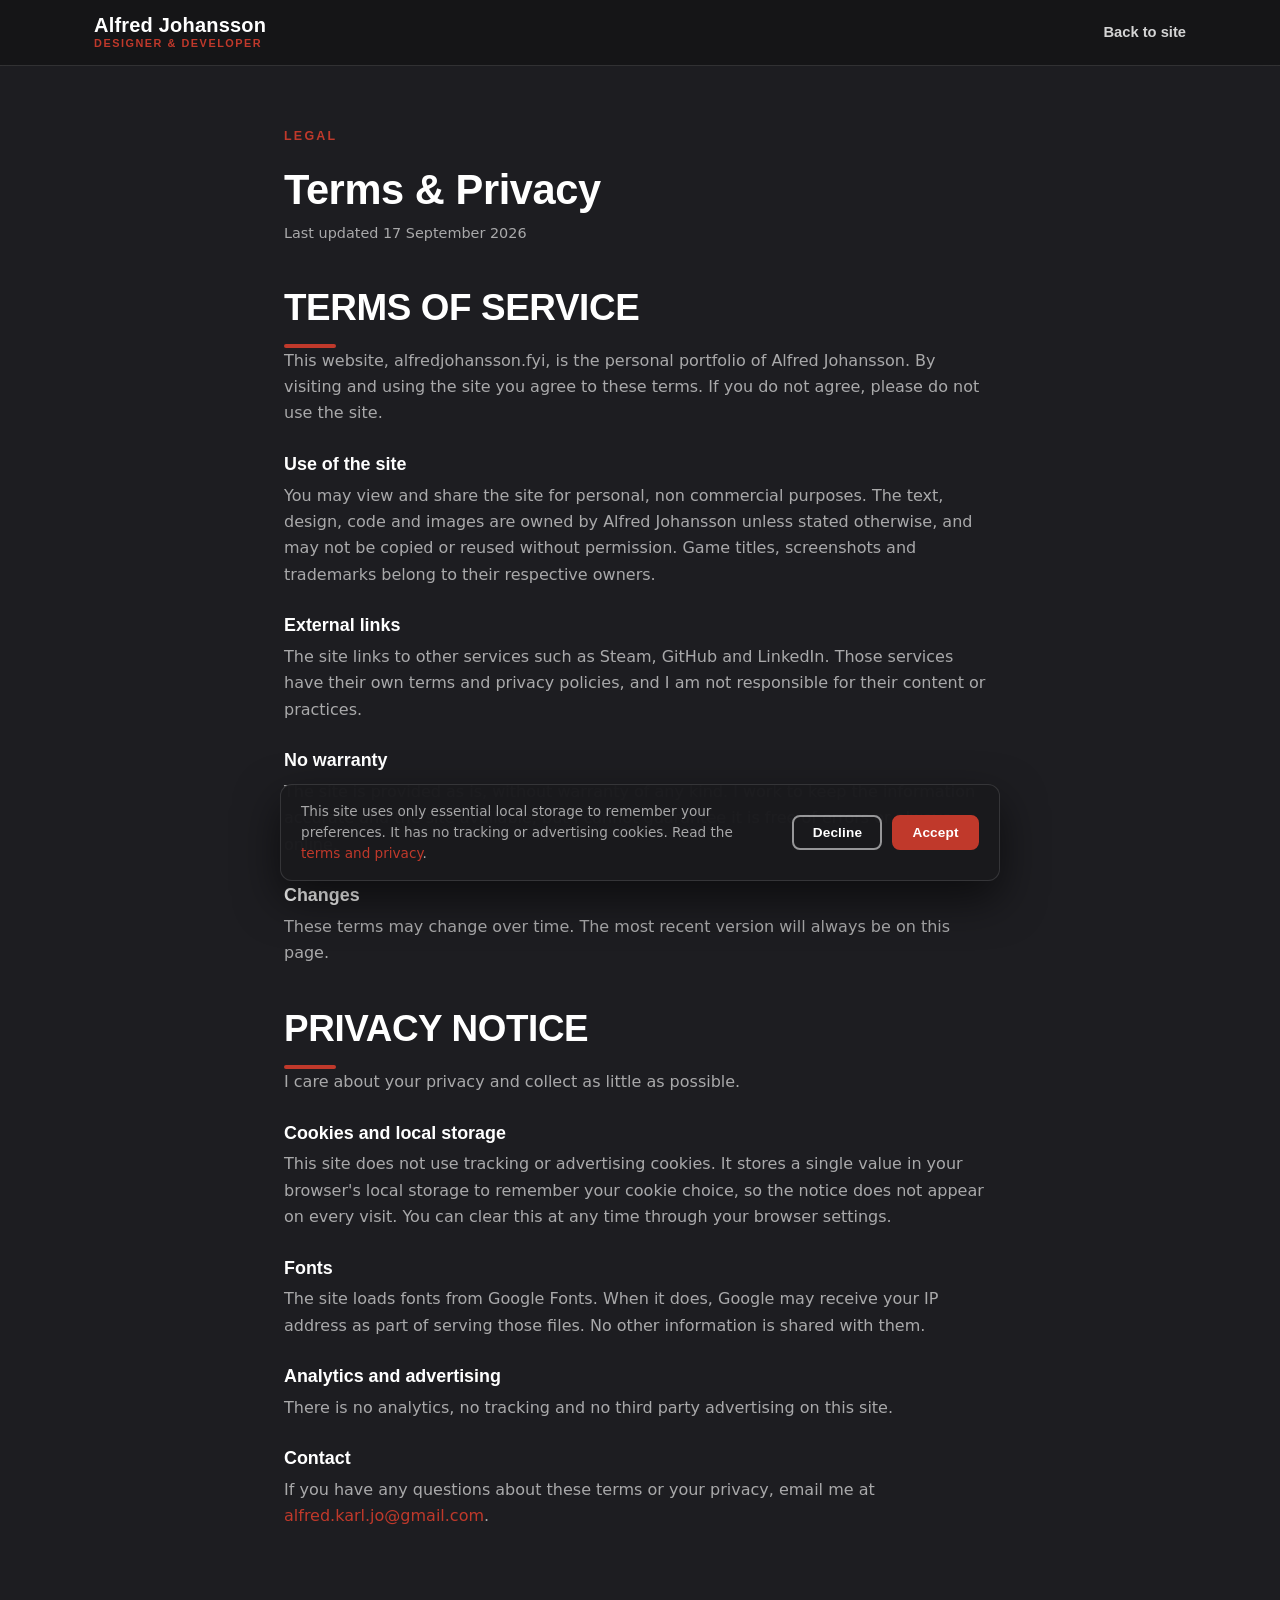
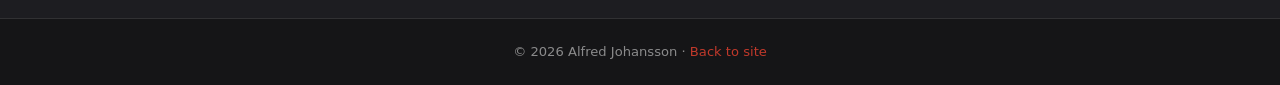
==== terms.html @ d66e96c9 "update" ====
<!DOCTYPE html>
<html lang="en">
<head>
    <meta charset="UTF-8" />
    <meta name="viewport" content="width=device-width, initial-scale=1.0" />
    <meta http-equiv="Content-Security-Policy" content="default-src 'self'; script-src 'self'; style-src 'self' 'unsafe-inline' https://fonts.googleapis.com; font-src https://fonts.gstatic.com; img-src 'self'; connect-src 'self'; object-src 'none'; base-uri 'self'; form-action 'self'; upgrade-insecure-requests" />
    <meta name="referrer" content="strict-origin-when-cross-origin" />
    <title>Terms &amp; Privacy | Alfred Johansson</title>
    <meta name="description" content="Terms of service and privacy notice for alfredjohansson.fyi, the portfolio of Alfred Johansson." />

    <link rel="preconnect" href="https://fonts.googleapis.com" />
    <link rel="preconnect" href="https://fonts.gstatic.com" crossorigin />
    <link href="https://fonts.googleapis.com/css2?family=Archivo:wght@600;700;800&family=Inter:wght@400;500;600&display=swap"
          rel="stylesheet" />

    <link rel="stylesheet" href="css/style.css" />
</head>

<body>
    <header class="navbar">
        <div class="container">
            <a class="logo" href="index.html#hero">
                <span class="logo-name">Alfred Johansson</span>
                <span class="logo-sub">Designer &amp; Developer</span>
            </a>
            <a class="nav-back" href="index.html">Back to site</a>
        </div>
    </header>

    <main class="legal-main">
        <div class="container legal">
            <span class="kicker">Legal</span>
            <h1>Terms &amp; Privacy</h1>
            <p class="legal-updated">Last updated 17 September 2026</p>

            <h2>Terms of service</h2>
            <p>This website, alfredjohansson.fyi, is the personal portfolio of Alfred Johansson. By visiting and using the site you agree to these terms. If you do not agree, please do not use the site.</p>

            <h3>Use of the site</h3>
            <p>You may view and share the site for personal, non commercial purposes. The text, design, code and images are owned by Alfred Johansson unless stated otherwise, and may not be copied or reused without permission. Game titles, screenshots and trademarks belong to their respective owners.</p>

            <h3>External links</h3>
            <p>The site links to other services such as Steam, GitHub and LinkedIn. Those services have their own terms and privacy policies, and I am not responsible for their content or practices.</p>

            <h3>No warranty</h3>
            <p>The site is provided as is, without warranty of any kind. I work to keep the information accurate and the site available, but I cannot guarantee it is free of errors or always online.</p>

            <h3>Changes</h3>
            <p>These terms may change over time. The most recent version will always be on this page.</p>

            <h2>Privacy notice</h2>
            <p>I care about your privacy and collect as little as possible.</p>

            <h3>Cookies and local storage</h3>
            <p>This site does not use tracking or advertising cookies. It stores a single value in your browser's local storage to remember your cookie choice, so the notice does not appear on every visit. You can clear this at any time through your browser settings.</p>

            <h3>Fonts</h3>
            <p>The site loads fonts from Google Fonts. When it does, Google may receive your IP address as part of serving those files. No other information is shared with them.</p>

            <h3>Analytics and advertising</h3>
            <p>There is no analytics, no tracking and no third party advertising on this site.</p>

            <h3>Contact</h3>
            <p>If you have any questions about these terms or your privacy, email me at <a href="mailto:alfred.karl.jo@gmail.com">alfred.karl.jo@gmail.com</a>.</p>
        </div>
    </main>

    <footer class="footer">
        <div class="container">
            <p>&copy; <span id="year"></span> Alfred Johansson &middot; <a href="index.html">Back to site</a></p>
        </div>
    </footer>

    <!-- Cookie notice -->
    <div id="cookie-banner" class="cookie-banner" role="dialog" aria-live="polite" aria-label="Cookie notice" hidden>
        <p class="cookie-banner__text">
            This site uses only essential local storage to remember your preferences. It has no tracking or advertising cookies. Read the <a href="terms.html">terms and privacy</a>.
        </p>
        <div class="cookie-banner__actions">
            <button type="button" class="btn-outline cookie-btn" id="cookie-decline">Decline</button>
            <button type="button" class="btn cookie-btn" id="cookie-accept">Accept</button>
        </div>
    </div>

    <script src="js/script.js"></script>
</body>
</html>
---- css/style.css ----
/*
  Portfolio styles for Alfred Johansson.
  Dark first design language from the CV: charcoal is the main surface,
  content lives in white and light grey boxes, crimson red carries the accents.
*/

/* Reset */
* {
    margin: 0;
    padding: 0;
    box-sizing: border-box;
}

html {
    scroll-behavior: smooth;
}

:root {
    /* Dark surfaces (main background) */
    --bg: #1d1d21;
    --bg-2: #26262b;
    --bg-deep: #151517;
    --charcoal: #2b2b2e;

    /* Light boxes that sit on the dark surfaces */
    --card: #ffffff;
    --card-2: #f4f3f0;

    /* Accent */
    --red: #c0392b;
    --red-dark: #9c2b20;
    --red-soft: rgba(192, 57, 43, 0.12);

    /* Text inside light boxes */
    --ink: #242424;
    --ink-soft: #5c5c5c;

    /* Text on the dark surfaces */
    --on-dark: rgba(255, 255, 255, 0.86);
    --on-dark-soft: rgba(255, 255, 255, 0.62);

    /* Lines */
    --line: #e6e3df;
    --line-dark: rgba(255, 255, 255, 0.12);

    --max-width: 1140px;
    --radius: 12px;
    --shadow-sm: 0 3px 12px rgba(0, 0, 0, 0.35);
    --shadow-md: 0 16px 36px rgba(0, 0, 0, 0.5);
    --transition: 0.25s ease;
    font-size: 16px;
}

body {
    font-family: 'Inter', system-ui, -apple-system, sans-serif;
    line-height: 1.65;
    background-color: var(--bg);
    color: var(--on-dark);
    overflow-x: hidden;
    -webkit-font-smoothing: antialiased;
}

a {
    color: var(--red);
    text-decoration: none;
    transition: color var(--transition);
}

a:hover {
    color: #e05a4c;
}

h1, h2, h3, h4 {
    font-family: 'Archivo', 'Inter', sans-serif;
    line-height: 1.15;
    color: #fff;
}

/* Layout helpers */
.container {
    width: 100%;
    max-width: var(--max-width);
    margin: 0 auto;
    padding: 0 1.5rem;
}

section {
    padding: 5.5rem 0;
}

.section-head {
    max-width: 640px;
    margin-bottom: 3rem;
}

.kicker {
    display: inline-block;
    font-family: 'Archivo', sans-serif;
    font-size: 0.78rem;
    font-weight: 700;
    letter-spacing: 0.18em;
    text-transform: uppercase;
    color: var(--red);
    margin-bottom: 0.6rem;
}

h2 {
    font-size: clamp(1.7rem, 3vw, 2.3rem);
    font-weight: 800;
    letter-spacing: -0.01em;
    text-transform: uppercase;
    color: #fff;
}

h2::after {
    content: '';
    display: block;
    width: 52px;
    height: 4px;
    background: var(--red);
    border-radius: 2px;
    margin-top: 0.9rem;
}

.section-head h2::after {
    margin-bottom: 1rem;
}

.section-subtitle {
    font-size: 1.02rem;
    color: var(--on-dark-soft);
    max-width: 620px;
}

/* Buttons */
.btn,
.btn-outline {
    display: inline-flex;
    align-items: center;
    gap: 0.5rem;
    padding: 0.8rem 1.6rem;
    border-radius: 8px;
    font-family: 'Archivo', sans-serif;
    font-weight: 700;
    font-size: 0.95rem;
    letter-spacing: 0.01em;
    cursor: pointer;
    transition: background var(--transition), border-color var(--transition),
        color var(--transition), transform var(--transition), box-shadow var(--transition);
}

.btn {
    background: var(--red);
    color: #fff;
    border: 2px solid var(--red);
}

.btn:hover {
    background: var(--red-dark);
    border-color: var(--red-dark);
    color: #fff;
    transform: translateY(-2px);
    box-shadow: 0 10px 22px rgba(192, 57, 43, 0.4);
}

.btn-outline {
    background: transparent;
    color: #fff;
    border: 2px solid rgba(255, 255, 255, 0.55);
}

.btn-outline:hover {
    background: #fff;
    color: var(--charcoal);
    border-color: #fff;
    transform: translateY(-2px);
}

/* Navbar */
.navbar {
    position: fixed;
    top: 0;
    left: 0;
    width: 100%;
    background: rgba(21, 21, 23, 0.92);
    backdrop-filter: blur(8px);
    border-bottom: 1px solid var(--line-dark);
    z-index: 1000;
    height: 66px;
    display: flex;
    align-items: center;
}

.navbar .container {
    display: flex;
    justify-content: space-between;
    align-items: center;
}

.navbar .logo {
    display: flex;
    flex-direction: column;
    align-items: flex-start;
    font-family: 'Archivo', sans-serif;
    line-height: 1.05;
    color: #fff;
}

.navbar .logo .logo-name {
    font-size: 1.25rem;
    font-weight: 800;
    letter-spacing: 0.01em;
}

.navbar .logo .logo-sub {
    font-size: 0.68rem;
    font-weight: 600;
    letter-spacing: 0.14em;
    text-transform: uppercase;
    margin-top: 0.15rem;
    color: var(--red);
}

.navbar .nav-links {
    list-style: none;
    display: flex;
    gap: 1.75rem;
}

.navbar .nav-links a {
    font-family: 'Archivo', sans-serif;
    font-weight: 600;
    font-size: 0.92rem;
    color: rgba(255, 255, 255, 0.82);
    position: relative;
    padding: 0.25rem 0;
}

.navbar .nav-links a::after {
    content: '';
    position: absolute;
    left: 0;
    bottom: -2px;
    width: 0;
    height: 2px;
    background: var(--red);
    transition: width var(--transition);
}

.navbar .nav-links a:hover {
    color: #fff;
}

.navbar .nav-links a:hover::after {
    width: 100%;
}

.menu-toggle {
    display: none;
    flex-direction: column;
    background: none;
    border: none;
    cursor: pointer;
    padding: 0.25rem;
}

.menu-toggle span {
    width: 26px;
    height: 3px;
    background: #fff;
    margin: 3px 0;
    border-radius: 2px;
    transition: transform var(--transition), opacity var(--transition);
}

/* Hero */
.hero {
    position: relative;
    min-height: 100vh;
    display: flex;
    align-items: center;
    overflow: hidden;
    color: #fff;
    background: #1f1f23;
}

.hero::before {
    content: '';
    position: absolute;
    top: 0;
    left: 0;
    width: 6px;
    height: 100%;
    background: var(--red);
    z-index: 3;
}

/* Small crimson glow that follows the cursor in the dark hero. */
.hero-glow {
    position: absolute;
    top: 0;
    left: 0;
    width: 340px;
    height: 340px;
    border-radius: 50%;
    background: radial-gradient(circle, rgba(192, 57, 43, 0.22), rgba(192, 57, 43, 0) 70%);
    pointer-events: none;
    z-index: 0;
    opacity: 0;
    transition: opacity 0.35s ease;
    will-change: transform;
}

.hero-content {
    position: relative;
    z-index: 2;
    max-width: 760px;
    padding-top: 66px;
    opacity: 0;
    transform: translateY(20px);
    animation: hero-fade-in 0.9s ease-out forwards;
    animation-delay: 0.15s;
}

.hero-eyebrow {
    display: inline-block;
    font-family: 'Archivo', sans-serif;
    font-size: 0.82rem;
    font-weight: 700;
    letter-spacing: 0.2em;
    text-transform: uppercase;
    color: var(--red);
    margin-bottom: 1.1rem;
}

.hero-content h1 {
    font-size: clamp(2.6rem, 6vw, 4.4rem);
    font-weight: 800;
    letter-spacing: -0.02em;
    color: #fff;
    margin-bottom: 1.1rem;
}

.hero-content h1 .highlight {
    color: var(--red);
}

.hero-content p {
    font-size: clamp(1.05rem, 2vw, 1.28rem);
    color: rgba(255, 255, 255, 0.82);
    max-width: 620px;
    margin-bottom: 2.2rem;
}

.hero-buttons {
    display: flex;
    gap: 1rem;
    flex-wrap: wrap;
}

#star-canvas {
    position: absolute;
    top: 0;
    left: 0;
    width: 100%;
    height: 100%;
    z-index: 1;
    pointer-events: none;
    transition: opacity 0.2s ease;
}

.star-counter {
    position: absolute;
    bottom: 1.1rem;
    right: 1.2rem;
    z-index: 2;
    font-family: 'Archivo', sans-serif;
    font-size: 0.78rem;
    letter-spacing: 0.04em;
    color: rgba(255, 255, 255, 0.75);
    background: rgba(0, 0, 0, 0.28);
    border: 1px solid var(--line-dark);
    padding: 0.3rem 0.65rem;
    border-radius: 999px;
    pointer-events: none;
    transition: opacity 0.2s ease;
}

.hero--stars-hidden #star-canvas,
.hero--stars-hidden .star-counter {
    opacity: 0;
    visibility: hidden;
}

/* Strengths */
.strengths {
    background: var(--bg);
}

.strength-grid {
    display: grid;
    grid-template-columns: repeat(auto-fit, minmax(240px, 1fr));
    gap: 1.4rem;
}

.strength-card {
    position: relative;
    background: var(--card);
    border: 1px solid transparent;
    border-radius: var(--radius);
    padding: 1.6rem 1.5rem 1.5rem;
    overflow: hidden;
    box-shadow: var(--shadow-sm);
    transition: transform var(--transition), box-shadow var(--transition);
}

.strength-card::before {
    content: '';
    position: absolute;
    top: 0;
    left: 0;
    width: 100%;
    height: 4px;
    background: var(--red);
    transform: scaleX(0);
    transform-origin: left;
    transition: transform var(--transition);
}

.strength-card:hover {
    transform: translateY(-4px);
    box-shadow: var(--shadow-md);
}

.strength-card:hover::before {
    transform: scaleX(1);
}

.strength-index {
    font-family: 'Archivo', sans-serif;
    font-size: 0.85rem;
    font-weight: 800;
    letter-spacing: 0.1em;
    color: var(--red);
    margin-bottom: 0.6rem;
}

.strength-card h3 {
    font-size: 1.18rem;
    font-weight: 800;
    color: var(--ink);
    margin-bottom: 0.55rem;
}

.strength-card p {
    font-size: 0.94rem;
    color: var(--ink-soft);
}

/* Projects */
.projects {
    background: var(--bg-2);
}

.project-grid {
    display: grid;
    grid-template-columns: repeat(auto-fit, minmax(280px, 1fr));
    gap: 1.6rem;
    position: relative;
}

.project-card {
    position: relative;
    background: var(--card);
    border: 1px solid transparent;
    border-radius: var(--radius);
    overflow: visible;
    box-shadow: var(--shadow-sm);
    display: flex;
    flex-direction: column;
    transition: transform var(--transition), box-shadow var(--transition), border-color var(--transition);
}

.project-card:hover {
    transform: translateY(-6px);
    box-shadow: var(--shadow-md);
    border-color: var(--red);
    z-index: 10;
}

.project-card:focus-within {
    z-index: 10;
}

.project-card--featured {
    border-color: rgba(192, 57, 43, 0.6);
}

.project-card--featured::after {
    content: 'Featured';
    position: absolute;
    top: 0.9rem;
    left: 0.9rem;
    z-index: 4;
    font-family: 'Archivo', sans-serif;
    font-size: 0.68rem;
    font-weight: 700;
    letter-spacing: 0.08em;
    text-transform: uppercase;
    color: #fff;
    background: var(--red);
    padding: 0.24rem 0.6rem;
    border-radius: 999px;
    box-shadow: 0 2px 8px rgba(0, 0, 0, 0.35);
}

.project-card img {
    width: 100%;
    height: 180px;
    object-fit: cover;
    border-radius: var(--radius) var(--radius) 0 0;
    display: block;
}

.project-info {
    padding: 1.35rem;
    display: flex;
    flex-direction: column;
    height: 100%;
}

.project-info h3 {
    font-size: 1.3rem;
    font-weight: 800;
    color: var(--ink);
    margin-bottom: 0.55rem;
}

.project-info p {
    font-size: 0.92rem;
    line-height: 1.55;
    color: var(--ink-soft);
    margin-bottom: 1.1rem;
    flex-grow: 1;
}

.role-label {
    color: var(--red);
    font-family: 'Archivo', sans-serif;
    font-weight: 700;
}

.project-links {
    display: flex;
    gap: 1rem;
    align-items: center;
    flex-wrap: wrap;
}

.project-links a {
    display: inline-flex;
    align-items: center;
    gap: 0.5rem;
    font-family: 'Archivo', sans-serif;
    font-weight: 600;
    font-size: 0.9rem;
    color: var(--red);
    white-space: nowrap;
}

.project-links a:hover {
    color: var(--red-dark);
}

.project-status {
    font-family: 'Archivo', sans-serif;
    font-size: 0.75rem;
    font-weight: 700;
    letter-spacing: 0.03em;
    color: var(--red);
    background: var(--red-soft);
    border: 1px solid rgba(192, 57, 43, 0.35);
    border-radius: 999px;
    padding: 0.2rem 0.7rem;
    white-space: nowrap;
}

/* Pop-out detail window */
.project-popover {
    position: absolute;
    top: 1rem;
    left: calc(100% + 1rem);
    width: clamp(19rem, 28vw, 24rem);
    padding: 1.35rem;
    background: var(--card);
    border: 1px solid var(--line);
    border-top: 4px solid var(--red);
    border-radius: 12px;
    box-shadow: 0 28px 50px rgba(0, 0, 0, 0.55);
    opacity: 0;
    transform: translateY(8px);
    pointer-events: none;
    transition: opacity var(--transition), transform var(--transition);
    z-index: 20;
}

.project-popover--left {
    left: auto;
    right: calc(100% + 1rem);
}

.project-popover h4 {
    color: var(--ink);
    font-size: 1.1rem;
    font-weight: 800;
    margin-bottom: 0.5rem;
}

.project-popover p {
    font-size: 0.9rem;
    color: var(--ink-soft);
    margin-bottom: 0.85rem;
}

.project-popover p b {
    color: var(--red);
    font-weight: 700;
}

.project-popover__images {
    display: grid;
    grid-template-columns: repeat(2, minmax(0, 1fr));
    gap: 0.5rem;
    margin-bottom: 0.9rem;
}

.project-popover__images img {
    width: 100%;
    height: 90px;
    object-fit: cover;
    border-radius: 6px;
    border: 1px solid var(--line);
}

.project-popover__images--single {
    grid-template-columns: 1fr;
}

.project-popover__images--single img {
    height: auto;
}

.project-popover__details {
    list-style: none;
    display: grid;
    gap: 0.5rem;
    font-size: 0.84rem;
    color: var(--ink-soft);
}

.project-popover__details li {
    position: relative;
    padding-left: 1rem;
}

.project-popover__details li::before {
    content: '';
    position: absolute;
    left: 0;
    top: 0.55rem;
    width: 0.4rem;
    height: 0.4rem;
    background: var(--red);
    border-radius: 50%;
}

.project-popover__details b {
    color: var(--ink);
    font-family: 'Archivo', sans-serif;
    font-weight: 700;
}

.project-card:hover .project-popover,
.project-card:focus-within .project-popover {
    opacity: 1;
    transform: translateY(0);
    pointer-events: auto;
}

/* Icons */
.icon {
    width: 20px;
    height: 20px;
    fill: currentColor;
    flex: 0 0 20px;
}

.icon-stroke {
    width: 20px;
    height: 20px;
    fill: none;
    stroke: currentColor;
    stroke-width: 1.8;
    stroke-linecap: round;
    stroke-linejoin: round;
    flex: 0 0 20px;
}

/* About */
.about {
    background: var(--bg);
}

.about-layout {
    display: grid;
    grid-template-columns: auto minmax(0, 1fr);
    align-items: center;
    gap: 3rem;
    margin-bottom: 3.5rem;
}

.about-portrait {
    width: 240px;
    height: 240px;
    border-radius: 14px;
    overflow: hidden;
    border: 1px solid var(--line-dark);
    box-shadow: var(--shadow-md);
    position: relative;
}

.about-portrait::after {
    content: '';
    position: absolute;
    left: -12px;
    bottom: -12px;
    width: 90px;
    height: 90px;
    background: var(--red);
    border-radius: 12px;
    z-index: -1;
}

.about-portrait img {
    width: 100%;
    height: 100%;
    object-fit: cover;
    display: block;
}

.about-content h2 {
    margin-bottom: 1.3rem;
}

.about-content p {
    color: var(--on-dark-soft);
    margin-bottom: 1rem;
    max-width: 640px;
}

.skills {
    display: grid;
    grid-template-columns: repeat(auto-fit, minmax(220px, 1fr));
    gap: 2rem;
    padding-top: 2.5rem;
    border-top: 1px solid var(--line-dark);
}

.skill h3 {
    font-family: 'Archivo', sans-serif;
    font-size: 0.85rem;
    font-weight: 700;
    letter-spacing: 0.14em;
    text-transform: uppercase;
    color: var(--red);
    margin-bottom: 1rem;
}

.skill ul {
    list-style: none;
    display: flex;
    flex-wrap: wrap;
    gap: 0.55rem;
}

.skill li {
    font-size: 0.86rem;
    color: var(--ink);
    background: var(--card-2);
    border: 1px solid transparent;
    border-radius: 999px;
    padding: 0.32rem 0.85rem;
}

/* Experience */
.experience {
    background: var(--bg-2);
}

.exp-list {
    display: grid;
    gap: 1.25rem;
    max-width: 880px;
}

.exp-item {
    display: grid;
    grid-template-columns: 172px 1fr;
    gap: 1.75rem;
    background: var(--card);
    border: 1px solid transparent;
    border-left: 4px solid var(--red);
    border-radius: var(--radius);
    padding: 1.5rem 1.75rem;
    box-shadow: var(--shadow-sm);
    transition: transform var(--transition), box-shadow var(--transition);
}

.exp-item:hover {
    transform: translateY(-3px);
    box-shadow: var(--shadow-md);
}

.exp-period {
    display: flex;
    flex-direction: column;
    gap: 0.2rem;
}

.exp-dates {
    font-family: 'Archivo', sans-serif;
    color: var(--ink);
    font-weight: 700;
    font-size: 0.95rem;
}

.exp-place {
    color: var(--ink-soft);
    font-size: 0.82rem;
}

.exp-badge {
    display: inline-block;
    width: fit-content;
    margin-top: 0.5rem;
    font-family: 'Archivo', sans-serif;
    font-size: 0.66rem;
    font-weight: 700;
    letter-spacing: 0.08em;
    text-transform: uppercase;
    color: #fff;
    background: var(--red);
    border-radius: 999px;
    padding: 0.16rem 0.6rem;
}

.exp-body h3 {
    color: var(--ink);
    font-size: 1.16rem;
    font-weight: 800;
    margin-bottom: 0.5rem;
}

.exp-company {
    color: var(--red);
    font-weight: 700;
}

.exp-body > p {
    font-size: 0.92rem;
    color: var(--ink-soft);
    margin-bottom: 0.9rem;
}

.exp-points {
    list-style: none;
    display: grid;
    gap: 0.5rem;
    margin-bottom: 1rem;
}

.exp-points li {
    position: relative;
    padding-left: 1.1rem;
    font-size: 0.9rem;
    color: var(--ink);
    line-height: 1.5;
}

.exp-points li::before {
    content: '';
    position: absolute;
    left: 0;
    top: 0.6rem;
    width: 0.42rem;
    height: 0.42rem;
    background: var(--red);
    border-radius: 50%;
}

.exp-tags {
    list-style: none;
    display: flex;
    flex-wrap: wrap;
    gap: 0.45rem;
}

.exp-tags li {
    font-size: 0.72rem;
    color: var(--ink-soft);
    background: var(--card-2);
    border: 1px solid var(--line);
    border-radius: 999px;
    padding: 0.18rem 0.65rem;
}

/* Resume CTA band */
.resume {
    background: var(--charcoal);
    color: #fff;
    text-align: center;
}

.resume h2::after {
    margin-left: auto;
    margin-right: auto;
}

.resume .section-head {
    margin-left: auto;
    margin-right: auto;
    text-align: center;
}

.resume p {
    color: var(--on-dark-soft);
    max-width: 560px;
    margin: 0 auto 2rem;
}

.resume .btn-outline {
    color: #fff;
    border-color: rgba(255, 255, 255, 0.55);
}

/* Contact */
.contact {
    background: var(--bg-deep);
    color: #fff;
    text-align: center;
}

.contact .section-head {
    margin-left: auto;
    margin-right: auto;
    text-align: center;
}

.contact h2::after {
    margin-left: auto;
    margin-right: auto;
}

.contact p {
    color: var(--on-dark-soft);
    max-width: 560px;
    margin: 0 auto 2rem;
}

.contact-links {
    list-style: none;
    display: flex;
    justify-content: center;
    flex-wrap: wrap;
    gap: 1rem;
    margin: 0 0 1.5rem;
}

.contact-links a {
    display: inline-flex;
    align-items: center;
    gap: 0.55rem;
    font-family: 'Archivo', sans-serif;
    font-weight: 600;
    font-size: 0.95rem;
    color: #fff;
    background: rgba(255, 255, 255, 0.06);
    border: 1px solid var(--line-dark);
    border-radius: 999px;
    padding: 0.55rem 1.1rem;
    transition: background var(--transition), border-color var(--transition), transform var(--transition);
}

.contact-links a:hover {
    background: var(--red);
    border-color: var(--red);
    color: #fff;
    transform: translateY(-2px);
}

.contact-location {
    color: var(--on-dark-soft);
    font-size: 0.9rem;
}

/* Footer */
.footer {
    background: var(--bg-deep);
    text-align: center;
    padding: 1.4rem 0;
    font-size: 0.82rem;
    color: rgba(255, 255, 255, 0.5);
    border-top: 1px solid var(--line-dark);
}

/* Scroll reveal */
.reveal {
    opacity: 0;
    transform: translateY(24px);
    transition: opacity 0.6s ease-out, transform 0.6s ease-out;
}

.reveal.in-view {
    opacity: 1;
    transform: translateY(0);
}

@keyframes hero-fade-in {
    to {
        opacity: 1;
        transform: translateY(0);
    }
}

/* Responsive */
@media (max-width: 960px) {
    .about-layout {
        grid-template-columns: 1fr;
        justify-items: center;
        text-align: center;
        gap: 2rem;
    }

    .about-content p {
        margin-left: auto;
        margin-right: auto;
    }

    .about-content h2::after {
        margin-left: auto;
        margin-right: auto;
    }

    .skill ul {
        justify-content: center;
    }

    .project-popover {
        position: static;
        width: auto;
        margin: 1rem 0 0;
        opacity: 1;
        transform: none;
        pointer-events: auto;
    }
}

@media (max-width: 768px) {
    .navbar .nav-links {
        position: fixed;
        top: 66px;
        right: 0;
        background: rgba(21, 21, 23, 0.98);
        flex-direction: column;
        width: 220px;
        transform: translateX(100%);
        height: calc(100vh - 66px);
        padding: 2rem 1.5rem;
        gap: 1.25rem;
        border-left: 1px solid var(--line-dark);
        transition: transform var(--transition);
    }

    .navbar .nav-links.active {
        transform: translateX(0);
    }

    .menu-toggle {
        display: flex;
    }
}

@media (max-width: 600px) {
    .exp-item {
        grid-template-columns: 1fr;
        gap: 0.9rem;
    }

    .exp-period {
        flex-direction: row;
        align-items: center;
        flex-wrap: wrap;
        gap: 0.7rem;
    }
}

/* =========================================================
   Stats, testimonials and small handmade touches.
   ========================================================= */

/* Stats banner */
.stats {
    background: var(--bg-deep);
    border-top: 1px solid var(--line-dark);
    border-bottom: 1px solid var(--line-dark);
    padding: 3.4rem 0;
    position: relative;
    overflow: hidden;
}

.stats-grid {
    display: grid;
    grid-template-columns: repeat(4, 1fr);
    gap: 2rem;
    text-align: center;
}

.stat-value {
    display: block;
    font-family: 'Archivo', sans-serif;
    font-size: clamp(2rem, 4.5vw, 3.1rem);
    font-weight: 800;
    letter-spacing: -0.01em;
    color: #fff;
    line-height: 1.1;
    margin-bottom: 0.35rem;
}

.stat-label {
    display: block;
    font-size: 0.86rem;
    color: var(--on-dark-soft);
    max-width: 200px;
    margin: 0 auto;
}

/* Testimonials */
.testimonials {
    background: var(--bg);
}

.testimonial-grid {
    display: grid;
    grid-template-columns: repeat(auto-fit, minmax(270px, 1fr));
    gap: 1.5rem;
}

.testimonial-card {
    position: relative;
    background: var(--card);
    border-radius: var(--radius);
    padding: 1.8rem 1.6rem 1.5rem;
    box-shadow: var(--shadow-sm);
    border-top: 4px solid var(--red);
    display: flex;
    flex-direction: column;
    transition: transform var(--transition), box-shadow var(--transition);
}

.testimonial-card:hover {
    transform: translateY(-5px);
    box-shadow: var(--shadow-md);
}

.testimonial-quote {
    width: 30px;
    height: 30px;
    fill: var(--red-soft);
    fill: rgba(192, 57, 43, 0.35);
    margin-bottom: 0.8rem;
}

.testimonial-card blockquote {
    font-size: 0.95rem;
    line-height: 1.6;
    color: var(--ink);
    flex-grow: 1;
    margin-bottom: 1.2rem;
}

.testimonial-name {
    display: block;
    font-family: 'Archivo', sans-serif;
    font-weight: 800;
    font-size: 0.95rem;
    color: var(--ink);
}

.testimonial-role {
    display: block;
    font-size: 0.8rem;
    color: var(--ink-soft);
    margin-top: 0.15rem;
}

/* Staggered reveals: JS assigns --reveal-delay per element */
.reveal {
    transition-delay: var(--reveal-delay, 0s);
}

/* Navbar hides when scrolling down, returns when scrolling up */
.navbar {
    transition: transform 0.3s ease;
}

.navbar--hidden {
    transform: translateY(-100%);
}

/* Responsive additions */
@media (max-width: 860px) {
    .stats-grid {
        grid-template-columns: repeat(2, 1fr);
        gap: 1.6rem;
    }
}

@media (max-width: 480px) {
    .stats-grid {
        grid-template-columns: 1fr;
    }
}

/* Respect reduced motion */
@media (prefers-reduced-motion: reduce) {
    .reveal {
        transition: none;
    }
}

/* =========================================================
   Handmade touches: handwritten notes, taped photos.
   ========================================================= */

/* Popover screenshots styled like small taped-in photos */
.project-popover__images img {
    border: 3px solid #fff;
    border-radius: 2px;
    box-shadow: 0 2px 8px rgba(0, 0, 0, 0.18);
}

.project-popover__images img:nth-child(odd) {
    transform: rotate(-1.6deg);
}

.project-popover__images img:nth-child(even) {
    transform: rotate(1.4deg);
}

/* Featured badge sits slightly crooked, like a sticker */
.project-card--featured::after {
    transform: rotate(-3deg);
}

@media (max-width: 960px) {
    .about-portrait {
        margin-bottom: 2.2rem;
    }
}

/* =========================================================
   Cookie notice
   ========================================================= */
.cookie-banner {
    position: fixed;
    left: 50%;
    bottom: 1.2rem;
    transform: translateX(-50%);
    z-index: 2000;
    width: min(720px, calc(100% - 2rem));
    display: flex;
    align-items: center;
    gap: 1.25rem;
    flex-wrap: wrap;
    background: rgba(26, 26, 29, 0.98);
    border: 1px solid var(--line-dark);
    border-radius: 12px;
    padding: 1rem 1.25rem;
    box-shadow: 0 18px 44px rgba(0, 0, 0, 0.55);
}

.cookie-banner[hidden] {
    display: none;
}

.cookie-banner__text {
    flex: 1 1 260px;
    margin: 0;
    font-size: 0.85rem;
    line-height: 1.55;
    color: var(--on-dark-soft);
}

.cookie-banner__text a {
    color: var(--red);
}

.cookie-banner__actions {
    display: flex;
    gap: 0.6rem;
    flex-shrink: 0;
}

.cookie-btn {
    padding: 0.5rem 1.15rem;
    font-size: 0.85rem;
}

@media (max-width: 520px) {
    .cookie-banner__actions {
        width: 100%;
    }

    .cookie-btn {
        flex: 1;
        justify-content: center;
    }
}

/* =========================================================
   Legal page (terms and privacy)
   ========================================================= */
.nav-back {
    font-family: 'Archivo', sans-serif;
    font-weight: 600;
    font-size: 0.92rem;
    color: rgba(255, 255, 255, 0.82);
}

.nav-back:hover {
    color: #fff;
}

.legal-main {
    padding-top: 66px;
    background: var(--bg);
    min-height: 100vh;
}

.legal {
    max-width: 760px;
    padding-top: 3.5rem;
    padding-bottom: 4.5rem;
}

.legal h1 {
    font-size: clamp(2rem, 4vw, 2.6rem);
    font-weight: 800;
    letter-spacing: -0.01em;
    margin: 0.6rem 0 0.5rem;
}

.legal h2 {
    margin-top: 2.6rem;
}

.legal h3 {
    font-size: 1.12rem;
    font-weight: 700;
    color: #fff;
    margin-top: 1.7rem;
    margin-bottom: 0.5rem;
}

.legal-updated {
    color: var(--on-dark-soft);
    font-size: 0.9rem;
    margin-bottom: 1.75rem;
}

.legal p {
    color: var(--on-dark-soft);
    margin-bottom: 1rem;
}

.legal a {
    color: var(--red);
}
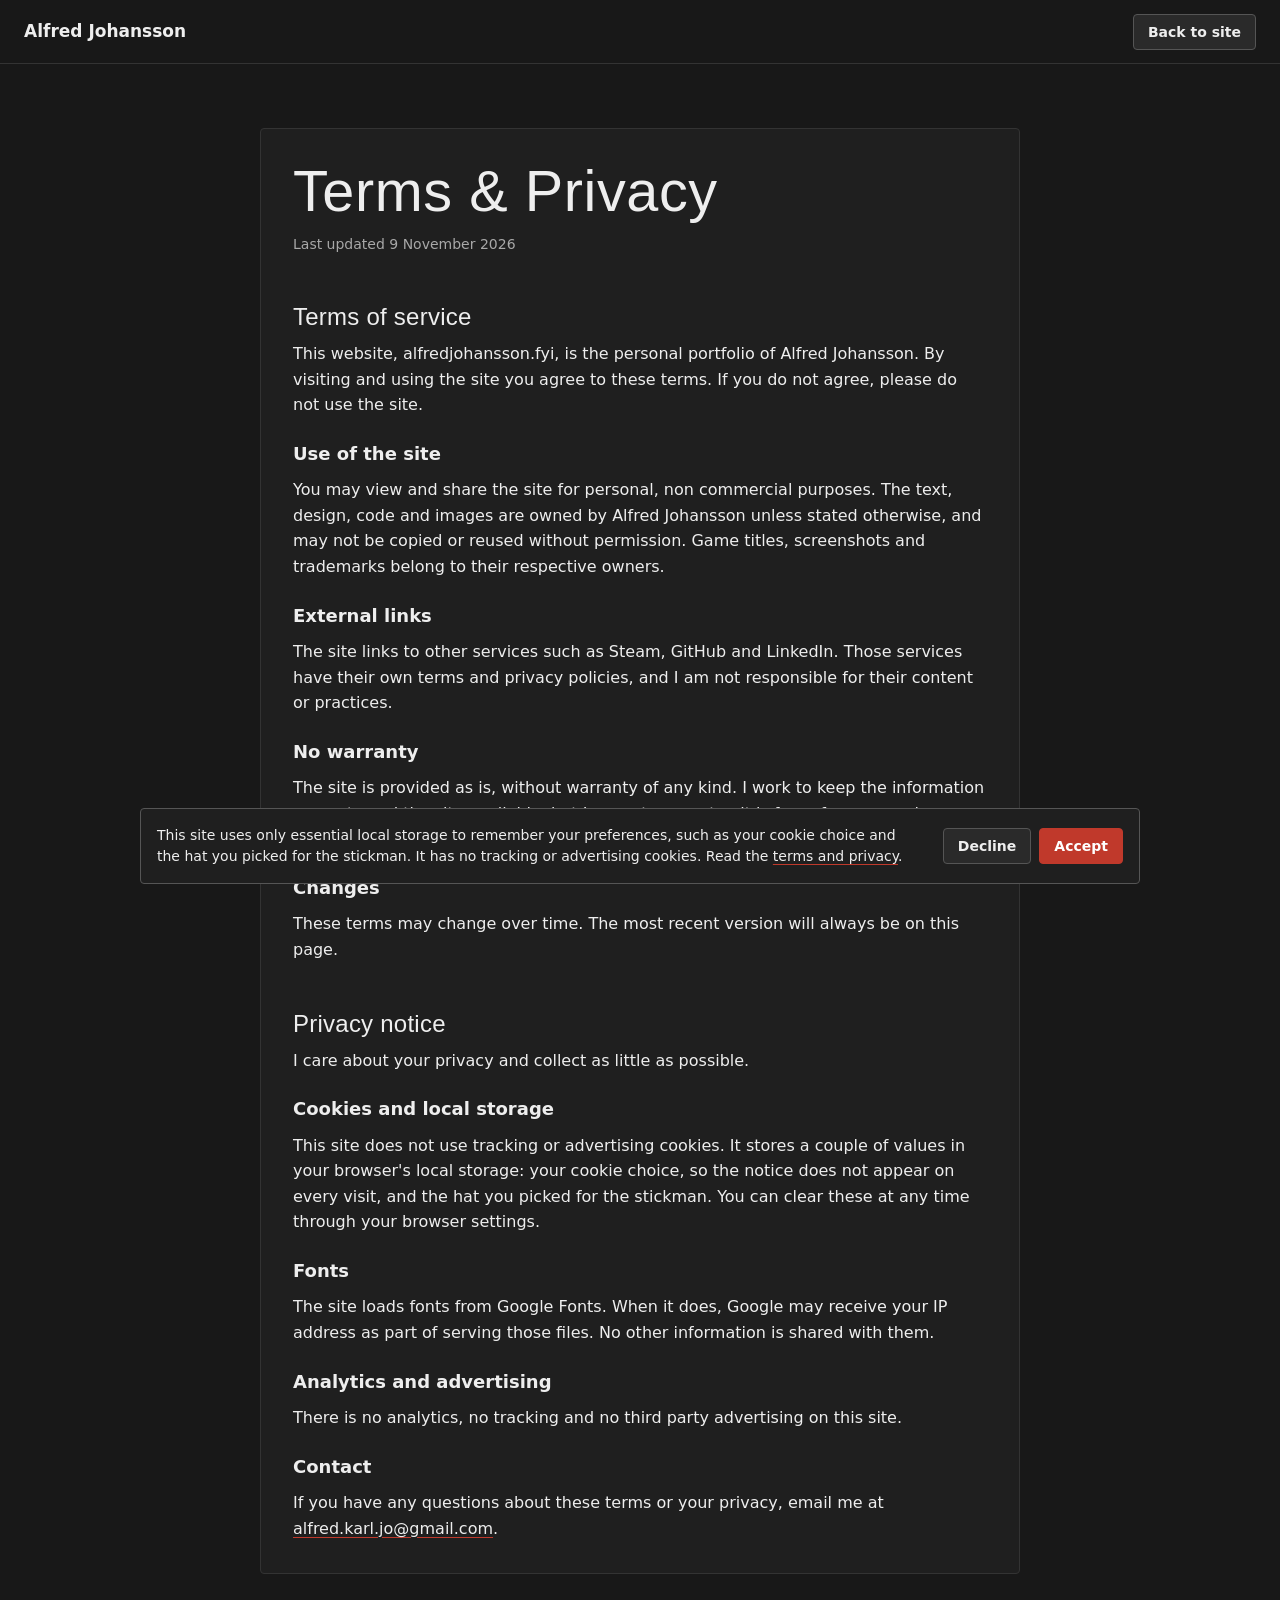
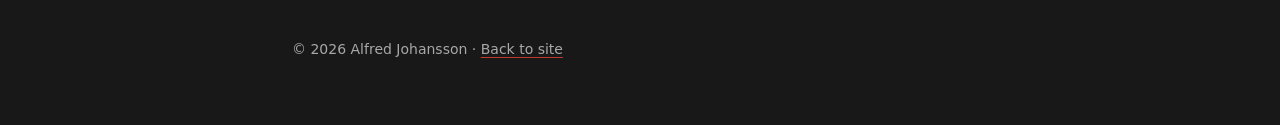
==== commit c2f6863a: "new design" ====
--- a/terms.html
+++ b/terms.html
@@ -5,12 +5,14 @@
     <meta name="viewport" content="width=device-width, initial-scale=1.0" />
     <meta http-equiv="Content-Security-Policy" content="default-src 'self'; script-src 'self'; style-src 'self' 'unsafe-inline' https://fonts.googleapis.com; font-src https://fonts.gstatic.com; img-src 'self'; connect-src 'self'; object-src 'none'; base-uri 'self'; form-action 'self'; upgrade-insecure-requests" />
     <meta name="referrer" content="strict-origin-when-cross-origin" />
+    <meta name="theme-color" content="#181818" />
     <title>Terms &amp; Privacy | Alfred Johansson</title>
     <meta name="description" content="Terms of service and privacy notice for alfredjohansson.fyi, the portfolio of Alfred Johansson." />
 
+    <link rel="icon" href="assets/favicon.svg" type="image/svg+xml" />
     <link rel="preconnect" href="https://fonts.googleapis.com" />
     <link rel="preconnect" href="https://fonts.gstatic.com" crossorigin />
-    <link href="https://fonts.googleapis.com/css2?family=Archivo:wght@600;700;800&family=Inter:wght@400;500;600&display=swap"
+    <link href="https://fonts.googleapis.com/css2?family=Bungee&family=Public+Sans:wght@400;500;600;700&display=swap"
           rel="stylesheet" />
 
     <link rel="stylesheet" href="css/style.css" />
@@ -18,20 +20,16 @@
 
 <body>
     <header class="navbar">
-        <div class="container">
-            <a class="logo" href="index.html#hero">
-                <span class="logo-name">Alfred Johansson</span>
-                <span class="logo-sub">Designer &amp; Developer</span>
-            </a>
-            <a class="nav-back" href="index.html">Back to site</a>
+        <div class="navbar__inner">
+            <a class="logo" href="index.html#start">Alfred Johansson</a>
+            <a class="btn btn--secondary btn--sm" href="index.html">Back to site</a>
         </div>
     </header>
 
     <main class="legal-main">
-        <div class="container legal">
-            <span class="kicker">Legal</span>
+        <div class="legal">
             <h1>Terms &amp; Privacy</h1>
-            <p class="legal-updated">Last updated 17 September 2026</p>
+            <p class="legal-updated">Last updated 9 November 2026</p>
 
             <h2>Terms of service</h2>
             <p>This website, alfredjohansson.fyi, is the personal portfolio of Alfred Johansson. By visiting and using the site you agree to these terms. If you do not agree, please do not use the site.</p>
@@ -52,7 +50,7 @@
             <p>I care about your privacy and collect as little as possible.</p>
 
             <h3>Cookies and local storage</h3>
-            <p>This site does not use tracking or advertising cookies. It stores a single value in your browser's local storage to remember your cookie choice, so the notice does not appear on every visit. You can clear this at any time through your browser settings.</p>
+            <p>This site does not use tracking or advertising cookies. It stores a couple of values in your browser's local storage: your cookie choice, so the notice does not appear on every visit, and the hat you picked for the stickman. You can clear these at any time through your browser settings.</p>
 
             <h3>Fonts</h3>
             <p>The site loads fonts from Google Fonts. When it does, Google may receive your IP address as part of serving those files. No other information is shared with them.</p>
@@ -65,23 +63,21 @@
         </div>
     </main>
 
-    <footer class="footer">
-        <div class="container">
-            <p>&copy; <span id="year"></span> Alfred Johansson &middot; <a href="index.html">Back to site</a></p>
-        </div>
+    <footer class="legal-footer">
+        <p>&copy; <span id="year"></span> Alfred Johansson &middot; <a href="index.html">Back to site</a></p>
     </footer>
 
     <!-- Cookie notice -->
     <div id="cookie-banner" class="cookie-banner" role="dialog" aria-live="polite" aria-label="Cookie notice" hidden>
         <p class="cookie-banner__text">
-            This site uses only essential local storage to remember your preferences. It has no tracking or advertising cookies. Read the <a href="terms.html">terms and privacy</a>.
+            This site uses only essential local storage to remember your preferences, such as your cookie choice and the hat you picked for the stickman. It has no tracking or advertising cookies. Read the <a href="terms.html">terms and privacy</a>.
         </p>
         <div class="cookie-banner__actions">
-            <button type="button" class="btn-outline cookie-btn" id="cookie-decline">Decline</button>
-            <button type="button" class="btn cookie-btn" id="cookie-accept">Accept</button>
+            <button type="button" class="btn btn--secondary btn--sm" id="cookie-decline">Decline</button>
+            <button type="button" class="btn btn--primary btn--sm" id="cookie-accept">Accept</button>
         </div>
     </div>
 
-    <script src="js/script.js"></script>
+    <script src="js/script.js" defer></script>
 </body>
 </html>
--- a/css/style.css
+++ b/css/style.css
@@ -1,1388 +1,2030 @@
-/*
-  Portfolio styles for Alfred Johansson.
-  Dark first design language from the CV: charcoal is the main surface,
-  content lives in white and light grey boxes, crimson red carries the accents.
-*/
-
-/* Reset */
-* {
-    margin: 0;
-    padding: 0;
+/* ==========================================================================
+   Tokens
+   ========================================================================== */
+:root {
+    --bg: #181818;
+    --ground: #232323;
+    --ground-edge: #3a3a3a;
+    --board: #1f1f1f;
+    --board-line: #333333;
+    --surface: #2a2a2a;
+    --btn-2: #2a2a2a;
+    --btn-2-hover: #343434;
+    --btn-2-press: #3d3d3d;
+    --btn-2-line: #555555;
+    --text: #eeeeee;
+    --text-muted: #a8a8a8;
+    --accent: #c0392b;
+    --accent-hover: #a93226;
+    --accent-press: #922b21;
+    --focus: #f0b4ab;
+
+    --font: "Public Sans", system-ui, -apple-system, "Segoe UI", sans-serif;
+    --font-display: "Bungee", Impact, "Arial Black", sans-serif;
+
+    --s-1: 4px;
+    --s-2: 8px;
+    --s-3: 12px;
+    --s-4: 16px;
+    --s-5: 24px;
+    --s-6: 32px;
+    --s-7: 48px;
+    --s-8: 64px;
+
+    --radius: 4px;
+    --nav-h: 64px;
+    --board-pad: 32px;
+}
+
+/* ==========================================================================
+   Reset and base
+   ========================================================================== */
+*,
+*::before,
+*::after {
     box-sizing: border-box;
 }
 
 html {
     scroll-behavior: smooth;
-}
-
-:root {
-    /* Dark surfaces (main background) */
-    --bg: #1d1d21;
-    --bg-2: #26262b;
-    --bg-deep: #151517;
-    --charcoal: #2b2b2e;
-
-    /* Light boxes that sit on the dark surfaces */
-    --card: #ffffff;
-    --card-2: #f4f3f0;
-
-    /* Accent */
-    --red: #c0392b;
-    --red-dark: #9c2b20;
-    --red-soft: rgba(192, 57, 43, 0.12);
-
-    /* Text inside light boxes */
-    --ink: #242424;
-    --ink-soft: #5c5c5c;
-
-    /* Text on the dark surfaces */
-    --on-dark: rgba(255, 255, 255, 0.86);
-    --on-dark-soft: rgba(255, 255, 255, 0.62);
-
-    /* Lines */
-    --line: #e6e3df;
-    --line-dark: rgba(255, 255, 255, 0.12);
-
-    --max-width: 1140px;
-    --radius: 12px;
-    --shadow-sm: 0 3px 12px rgba(0, 0, 0, 0.35);
-    --shadow-md: 0 16px 36px rgba(0, 0, 0, 0.5);
-    --transition: 0.25s ease;
-    font-size: 16px;
+    scroll-padding-top: calc(var(--nav-h) + var(--s-4));
+    -webkit-text-size-adjust: 100%;
 }
 
 body {
-    font-family: 'Inter', system-ui, -apple-system, sans-serif;
-    line-height: 1.65;
-    background-color: var(--bg);
-    color: var(--on-dark);
+    margin: 0;
+    background: var(--bg);
+    color: var(--text);
+    font-family: var(--font);
+    font-size: 1rem;
+    line-height: 1.6;
+    font-weight: 400;
     overflow-x: hidden;
-    -webkit-font-smoothing: antialiased;
+}
+
+img,
+svg {
+    display: block;
+    max-width: 100%;
+}
+
+img {
+    height: auto;
+}
+
+h1,
+h2,
+h3,
+h4,
+p,
+ul,
+dl,
+dd,
+figure,
+blockquote {
+    margin: 0;
+}
+
+ul {
+    padding: 0;
+    list-style: none;
+}
+
+button {
+    font: inherit;
+    color: inherit;
 }
 
 a {
-    color: var(--red);
-    text-decoration: none;
-    transition: color var(--transition);
-}
-
-a:hover {
-    color: #e05a4c;
-}
-
-h1, h2, h3, h4 {
-    font-family: 'Archivo', 'Inter', sans-serif;
-    line-height: 1.15;
-    color: #fff;
-}
-
-/* Layout helpers */
-.container {
-    width: 100%;
-    max-width: var(--max-width);
-    margin: 0 auto;
-    padding: 0 1.5rem;
-}
-
-section {
-    padding: 5.5rem 0;
-}
-
-.section-head {
-    max-width: 640px;
-    margin-bottom: 3rem;
-}
-
-.kicker {
-    display: inline-block;
-    font-family: 'Archivo', sans-serif;
-    font-size: 0.78rem;
+    color: inherit;
+}
+
+:focus-visible {
+    outline: 2px solid var(--focus);
+    outline-offset: 3px;
+}
+
+:focus:not(:focus-visible) {
+    outline: none;
+}
+
+[hidden],
+.cookie-banner[hidden] {
+    display: none;
+}
+
+/* ==========================================================================
+   Typography
+   ========================================================================== */
+h1,
+h2 {
+    font-family: var(--font-display);
+    font-weight: 400;
+    line-height: 1.05;
+    letter-spacing: 0.01em;
+}
+
+h1 {
+    font-size: clamp(2.25rem, 4.5vw, 3.75rem);
+}
+
+h2 {
+    font-size: clamp(1.5rem, 2.6vw, 2.25rem);
+}
+
+h3 {
+    font-size: 1.125rem;
+    line-height: 1.3;
     font-weight: 700;
-    letter-spacing: 0.18em;
-    text-transform: uppercase;
-    color: var(--red);
-    margin-bottom: 0.6rem;
-}
-
-h2 {
-    font-size: clamp(1.7rem, 3vw, 2.3rem);
-    font-weight: 800;
-    letter-spacing: -0.01em;
-    text-transform: uppercase;
-    color: #fff;
-}
-
-h2::after {
-    content: '';
-    display: block;
-    width: 52px;
-    height: 4px;
-    background: var(--red);
-    border-radius: 2px;
-    margin-top: 0.9rem;
-}
-
-.section-head h2::after {
-    margin-bottom: 1rem;
-}
-
-.section-subtitle {
-    font-size: 1.02rem;
-    color: var(--on-dark-soft);
-    max-width: 620px;
-}
-
-/* Buttons */
-.btn,
-.btn-outline {
+}
+
+h4 {
+    font-size: 1rem;
+    line-height: 1.3;
+    font-weight: 700;
+}
+
+small,
+.small {
+    font-size: 0.875rem;
+}
+
+.text-link,
+.footer a,
+.legal-footer a,
+.cookie-banner a,
+.legal a {
+    text-decoration: underline;
+    text-decoration-color: var(--accent);
+    text-decoration-thickness: 1px;
+    text-underline-offset: 3px;
+    transition: text-decoration-thickness 0.15s;
+}
+
+.text-link:hover,
+.footer a:hover,
+.legal-footer a:hover,
+.cookie-banner a:hover,
+.legal a:hover {
+    text-decoration-thickness: 2px;
+}
+
+.text-link {
     display: inline-flex;
     align-items: center;
-    gap: 0.5rem;
-    padding: 0.8rem 1.6rem;
-    border-radius: 8px;
-    font-family: 'Archivo', sans-serif;
-    font-weight: 700;
-    font-size: 0.95rem;
-    letter-spacing: 0.01em;
+    gap: var(--s-2);
+    font-size: 0.875rem;
+    font-weight: 600;
+}
+
+.icon {
+    width: 16px;
+    height: 16px;
+    flex: none;
+    fill: currentColor;
+}
+
+/* ==========================================================================
+   Buttons
+   ========================================================================== */
+.btn {
+    display: inline-flex;
+    align-items: center;
+    justify-content: center;
+    gap: 8px;
+    min-height: 44px;
+    padding: 0 20px;
+    border-radius: var(--radius);
+    border: 1px solid var(--accent);
+    font: 600 0.9375rem/1 var(--font);
+    text-decoration: none;
+    white-space: nowrap;
     cursor: pointer;
-    transition: background var(--transition), border-color var(--transition),
-        color var(--transition), transform var(--transition), box-shadow var(--transition);
-}
-
-.btn {
-    background: var(--red);
+    transition: background-color 0.15s, border-color 0.15s, color 0.15s;
+}
+
+.btn--primary {
+    background: var(--accent);
     color: #fff;
-    border: 2px solid var(--red);
-}
-
-.btn:hover {
-    background: var(--red-dark);
-    border-color: var(--red-dark);
-    color: #fff;
-    transform: translateY(-2px);
-    box-shadow: 0 10px 22px rgba(192, 57, 43, 0.4);
-}
-
-.btn-outline {
-    background: transparent;
-    color: #fff;
-    border: 2px solid rgba(255, 255, 255, 0.55);
-}
-
-.btn-outline:hover {
-    background: #fff;
-    color: var(--charcoal);
-    border-color: #fff;
-    transform: translateY(-2px);
-}
-
-/* Navbar */
+}
+
+.btn--primary:hover {
+    background: var(--accent-hover);
+    border-color: var(--accent-hover);
+}
+
+.btn--primary:active {
+    background: var(--accent-press);
+    border-color: var(--accent-press);
+    transform: translateY(1px);
+}
+
+.btn--secondary {
+    background: var(--btn-2);
+    border-color: var(--btn-2-line);
+    color: var(--text);
+}
+
+.btn--secondary:hover {
+    background: var(--btn-2-hover);
+}
+
+.btn--secondary:active {
+    background: var(--btn-2-press);
+}
+
+.btn--sm {
+    min-height: 36px;
+    padding: 0 14px;
+    font-size: 0.875rem;
+}
+
+/* ==========================================================================
+   Navigation
+   ========================================================================== */
 .navbar {
     position: fixed;
     top: 0;
     left: 0;
-    width: 100%;
-    background: rgba(21, 21, 23, 0.92);
-    backdrop-filter: blur(8px);
-    border-bottom: 1px solid var(--line-dark);
-    z-index: 1000;
-    height: 66px;
+    right: 0;
+    z-index: 100;
+    height: var(--nav-h);
+    background: var(--bg);
+    border-bottom: 1px solid var(--board-line);
+}
+
+.navbar__inner {
     display: flex;
     align-items: center;
-}
-
-.navbar .container {
+    justify-content: space-between;
+    height: 100%;
+    padding: 0 var(--s-5);
+}
+
+.logo {
+    font-size: 1.0625rem;
+    font-weight: 700;
+    text-decoration: none;
+}
+
+.nav-links {
     display: flex;
-    justify-content: space-between;
     align-items: center;
-}
-
-.navbar .logo {
+    gap: var(--s-6);
+}
+
+.nav-links a:not(.btn) {
+    position: relative;
+    display: inline-block;
+    padding: var(--s-2) 0;
+    color: var(--text-muted);
+    font-size: 0.9375rem;
+    font-weight: 500;
+    text-decoration: none;
+    transition: color 0.15s;
+}
+
+.nav-links a:not(.btn)::after {
+    content: "";
+    position: absolute;
+    left: 0;
+    right: 0;
+    bottom: 0;
+    height: 2px;
+    background: var(--accent);
+    opacity: 0;
+    transition: opacity 0.15s;
+}
+
+.nav-links a:not(.btn):hover {
+    color: var(--text);
+}
+
+.nav-links a:not(.btn):hover::after {
+    opacity: 1;
+}
+
+.menu-toggle {
+    display: none;
+    position: relative;
+    width: 44px;
+    height: 44px;
+    margin-right: -10px;
+    padding: 0;
+    background: none;
+    border: 0;
+    cursor: pointer;
+}
+
+.menu-toggle span {
+    position: absolute;
+    left: 11px;
+    width: 22px;
+    height: 2px;
+    background: var(--text);
+    transition: transform 0.2s, opacity 0.2s, top 0.2s;
+}
+
+.menu-toggle span:nth-child(1) {
+    top: 15px;
+}
+
+.menu-toggle span:nth-child(2) {
+    top: 21px;
+}
+
+.menu-toggle span:nth-child(3) {
+    top: 27px;
+}
+
+.menu-toggle[aria-expanded="true"] span:nth-child(1) {
+    top: 21px;
+    transform: rotate(45deg);
+}
+
+.menu-toggle[aria-expanded="true"] span:nth-child(2) {
+    opacity: 0;
+}
+
+.menu-toggle[aria-expanded="true"] span:nth-child(3) {
+    top: 21px;
+    transform: rotate(-45deg);
+}
+
+/* ==========================================================================
+   Boards (vertical document layout is the default)
+   ========================================================================== */
+main {
+    padding: calc(var(--nav-h) + var(--s-8)) var(--s-4) var(--s-8);
+}
+
+.board {
+    position: relative;
+    width: 100%;
+    max-width: 1120px;
+    margin: 0 auto var(--s-8);
+    padding: var(--board-pad);
+    background: var(--board);
+    border: 1px solid var(--board-line);
+    border-radius: var(--radius);
+    font-size: 0.9375rem;
+    line-height: 1.55;
+}
+
+.board:last-of-type {
+    margin-bottom: 0;
+}
+
+.board__title {
+    font-size: clamp(1.5rem, 2.6vw, 2.25rem);
+}
+
+.board__head {
+    display: flex;
+    flex-wrap: wrap;
+    align-items: baseline;
+    gap: var(--s-2) var(--s-5);
+    margin-bottom: var(--s-5);
+}
+
+.board__sub {
+    color: var(--text-muted);
+}
+
+.board__post {
+    display: none;
+}
+
+.meta {
+    color: var(--text-muted);
+    font-size: 0.875rem;
+}
+
+.frame {
+    aspect-ratio: 16 / 9;
+    overflow: hidden;
+    background: var(--ground);
+    border-radius: var(--radius);
+}
+
+.frame--title {
+    aspect-ratio: 4 / 3;
+}
+
+.frame--gif {
+    aspect-ratio: 2 / 1;
+}
+
+.frame img {
+    width: 100%;
+    height: 100%;
+    object-fit: cover;
+}
+
+.pixel {
+    image-rendering: pixelated;
+}
+
+.shots {
+    display: grid;
+    grid-template-columns: repeat(3, 1fr);
+    gap: var(--s-2);
+}
+
+.shots img {
+    width: 100%;
+    aspect-ratio: 16 / 9;
+    object-fit: cover;
+    background: var(--ground);
+    border-radius: var(--radius);
+}
+
+.facts {
+    display: grid;
+    gap: var(--s-1);
+    font-size: 0.875rem;
+}
+
+.facts div {
+    display: grid;
+    grid-template-columns: 48px 1fr;
+    gap: var(--s-3);
+}
+
+.facts dt {
+    color: var(--text-muted);
+}
+
+.role strong {
+    font-weight: 700;
+}
+
+.dot-list {
+    color: var(--text-muted);
+    font-size: 0.875rem;
+    line-height: 1.5;
+}
+
+.dot-list li {
+    display: inline;
+}
+
+.dot-list li:not(:last-child)::after {
+    content: " \00b7";
+}
+
+/* Start board */
+.board--start {
+    display: grid;
+    grid-template-columns: 1.5fr 1fr;
+    gap: var(--s-7);
+    align-items: center;
+}
+
+.lead {
+    margin-top: var(--s-4);
+    color: var(--text-muted);
+}
+
+.hero-facts {
+    display: flex;
+    flex-wrap: wrap;
+    gap: var(--s-4) var(--s-6);
+    margin-top: var(--s-5);
+}
+
+.hero-facts__item {
+    display: flex;
+    flex-direction: column-reverse;
+}
+
+.hero-facts dd {
+    font-size: 1.5rem;
+    font-weight: 700;
+    line-height: 1.2;
+}
+
+.hero-facts dt {
+    color: var(--text-muted);
+    font-size: 0.875rem;
+}
+
+/* Feature boards */
+.board--feature {
+    display: grid;
+    grid-template-columns: 340px 1fr;
+    gap: var(--s-6);
+    align-items: center;
+}
+
+.board--mirrored {
+    grid-template-columns: 1fr 260px;
+}
+
+.board--mirrored .feature__media {
+    order: 2;
+}
+
+.feature__media {
+    display: grid;
+    gap: var(--s-2);
+}
+
+.feature__body {
+    display: grid;
+    gap: var(--s-2);
+    justify-items: start;
+}
+
+.feature__body > * {
+    max-width: none;
+}
+
+.feature__actions {
+    margin-top: var(--s-2);
+}
+
+/* Projects board */
+.project-grid {
+    display: grid;
+    grid-template-columns: repeat(5, 1fr);
+    gap: var(--s-4);
+}
+
+.project-card {
     display: flex;
     flex-direction: column;
     align-items: flex-start;
-    font-family: 'Archivo', sans-serif;
-    line-height: 1.05;
-    color: #fff;
-}
-
-.navbar .logo .logo-name {
-    font-size: 1.25rem;
-    font-weight: 800;
-    letter-spacing: 0.01em;
-}
-
-.navbar .logo .logo-sub {
-    font-size: 0.68rem;
+    gap: var(--s-2);
+}
+
+.project-card .frame {
+    width: 100%;
+}
+
+.project-card h3 {
+    margin-top: var(--s-1);
+}
+
+.project-card p {
+    flex: 1;
+    color: var(--text-muted);
+    font-size: 0.875rem;
+    line-height: 1.5;
+}
+
+.project-card .btn {
+    margin-top: var(--s-1);
+}
+
+/* Experience billboard: two panels on one sign */
+.board--experience {
+    padding: 0;
+    font-size: 0.875rem;
+    line-height: 1.5;
+}
+
+.exp-panel {
+    padding: 20px var(--board-pad);
+}
+
+.exp-panel + .exp-panel {
+    border-top: 1px solid var(--board-line);
+}
+
+.exp-panel--top .board__title {
+    margin-bottom: var(--s-3);
+}
+
+.exp-cols {
+    display: grid;
+    grid-template-columns: 1fr 1fr;
+    gap: var(--s-7);
+}
+
+.exp-item {
+    display: grid;
+    gap: 6px;
+    align-content: start;
+}
+
+.exp-item--wide {
+    grid-template-columns: 5fr 7fr;
+    gap: var(--s-7);
+    align-items: start;
+}
+
+.exp-main {
+    display: grid;
+    gap: 6px;
+    justify-items: start;
+}
+
+.exp-meta {
+    color: var(--text-muted);
+    font-size: 0.8125rem;
+}
+
+.exp-company {
+    color: var(--accent);
     font-weight: 600;
-    letter-spacing: 0.14em;
-    text-transform: uppercase;
-    margin-top: 0.15rem;
-    color: var(--red);
-}
-
-.navbar .nav-links {
-    list-style: none;
-    display: flex;
-    gap: 1.75rem;
-}
-
-.navbar .nav-links a {
-    font-family: 'Archivo', sans-serif;
-    font-weight: 600;
-    font-size: 0.92rem;
-    color: rgba(255, 255, 255, 0.82);
+}
+
+.exp-tags {
+    color: var(--text-muted);
+    font-size: 0.8125rem;
+}
+
+.exp-points {
+    display: grid;
+    gap: 10px;
+}
+
+.exp-points li {
     position: relative;
-    padding: 0.25rem 0;
-}
-
-.navbar .nav-links a::after {
-    content: '';
+    padding-left: var(--s-4);
+}
+
+.exp-points li::before {
+    content: "";
     position: absolute;
     left: 0;
-    bottom: -2px;
-    width: 0;
-    height: 2px;
-    background: var(--red);
-    transition: width var(--transition);
-}
-
-.navbar .nav-links a:hover {
-    color: #fff;
-}
-
-.navbar .nav-links a:hover::after {
+    top: 0.6em;
+    width: 6px;
+    height: 6px;
+    background: var(--accent);
+}
+
+.exp-item .exp-points {
+    margin: var(--s-1) 0;
+}
+
+/* About */
+.board--about {
+    display: grid;
+    grid-template-columns: 220px 1fr;
+    gap: var(--s-7);
+    align-items: center;
+}
+
+.about-portrait {
     width: 100%;
-}
-
-.menu-toggle {
-    display: none;
-    flex-direction: column;
-    background: none;
-    border: none;
-    cursor: pointer;
-    padding: 0.25rem;
-}
-
-.menu-toggle span {
-    width: 26px;
-    height: 3px;
-    background: #fff;
-    margin: 3px 0;
-    border-radius: 2px;
-    transition: transform var(--transition), opacity var(--transition);
-}
-
-/* Hero */
-.hero {
-    position: relative;
-    min-height: 100vh;
-    display: flex;
-    align-items: center;
+    max-width: 220px;
+    aspect-ratio: 4 / 5;
     overflow: hidden;
-    color: #fff;
-    background: #1f1f23;
-}
-
-.hero::before {
-    content: '';
-    position: absolute;
-    top: 0;
-    left: 0;
-    width: 6px;
-    height: 100%;
-    background: var(--red);
-    z-index: 3;
-}
-
-/* Small crimson glow that follows the cursor in the dark hero. */
-.hero-glow {
-    position: absolute;
-    top: 0;
-    left: 0;
-    width: 340px;
-    height: 340px;
-    border-radius: 50%;
-    background: radial-gradient(circle, rgba(192, 57, 43, 0.22), rgba(192, 57, 43, 0) 70%);
-    pointer-events: none;
-    z-index: 0;
-    opacity: 0;
-    transition: opacity 0.35s ease;
-    will-change: transform;
-}
-
-.hero-content {
-    position: relative;
-    z-index: 2;
-    max-width: 760px;
-    padding-top: 66px;
-    opacity: 0;
-    transform: translateY(20px);
-    animation: hero-fade-in 0.9s ease-out forwards;
-    animation-delay: 0.15s;
-}
-
-.hero-eyebrow {
-    display: inline-block;
-    font-family: 'Archivo', sans-serif;
-    font-size: 0.82rem;
-    font-weight: 700;
-    letter-spacing: 0.2em;
-    text-transform: uppercase;
-    color: var(--red);
-    margin-bottom: 1.1rem;
-}
-
-.hero-content h1 {
-    font-size: clamp(2.6rem, 6vw, 4.4rem);
-    font-weight: 800;
-    letter-spacing: -0.02em;
-    color: #fff;
-    margin-bottom: 1.1rem;
-}
-
-.hero-content h1 .highlight {
-    color: var(--red);
-}
-
-.hero-content p {
-    font-size: clamp(1.05rem, 2vw, 1.28rem);
-    color: rgba(255, 255, 255, 0.82);
-    max-width: 620px;
-    margin-bottom: 2.2rem;
-}
-
-.hero-buttons {
-    display: flex;
-    gap: 1rem;
-    flex-wrap: wrap;
-}
-
-#star-canvas {
-    position: absolute;
-    top: 0;
-    left: 0;
-    width: 100%;
-    height: 100%;
-    z-index: 1;
-    pointer-events: none;
-    transition: opacity 0.2s ease;
-}
-
-.star-counter {
-    position: absolute;
-    bottom: 1.1rem;
-    right: 1.2rem;
-    z-index: 2;
-    font-family: 'Archivo', sans-serif;
-    font-size: 0.78rem;
-    letter-spacing: 0.04em;
-    color: rgba(255, 255, 255, 0.75);
-    background: rgba(0, 0, 0, 0.28);
-    border: 1px solid var(--line-dark);
-    padding: 0.3rem 0.65rem;
-    border-radius: 999px;
-    pointer-events: none;
-    transition: opacity 0.2s ease;
-}
-
-.hero--stars-hidden #star-canvas,
-.hero--stars-hidden .star-counter {
-    opacity: 0;
-    visibility: hidden;
-}
-
-/* Strengths */
-.strengths {
-    background: var(--bg);
-}
-
-.strength-grid {
-    display: grid;
-    grid-template-columns: repeat(auto-fit, minmax(240px, 1fr));
-    gap: 1.4rem;
-}
-
-.strength-card {
-    position: relative;
-    background: var(--card);
-    border: 1px solid transparent;
     border-radius: var(--radius);
-    padding: 1.6rem 1.5rem 1.5rem;
-    overflow: hidden;
-    box-shadow: var(--shadow-sm);
-    transition: transform var(--transition), box-shadow var(--transition);
-}
-
-.strength-card::before {
-    content: '';
-    position: absolute;
-    top: 0;
-    left: 0;
-    width: 100%;
-    height: 4px;
-    background: var(--red);
-    transform: scaleX(0);
-    transform-origin: left;
-    transition: transform var(--transition);
-}
-
-.strength-card:hover {
-    transform: translateY(-4px);
-    box-shadow: var(--shadow-md);
-}
-
-.strength-card:hover::before {
-    transform: scaleX(1);
-}
-
-.strength-index {
-    font-family: 'Archivo', sans-serif;
-    font-size: 0.85rem;
-    font-weight: 800;
-    letter-spacing: 0.1em;
-    color: var(--red);
-    margin-bottom: 0.6rem;
-}
-
-.strength-card h3 {
-    font-size: 1.18rem;
-    font-weight: 800;
-    color: var(--ink);
-    margin-bottom: 0.55rem;
-}
-
-.strength-card p {
-    font-size: 0.94rem;
-    color: var(--ink-soft);
-}
-
-/* Projects */
-.projects {
-    background: var(--bg-2);
-}
-
-.project-grid {
-    display: grid;
-    grid-template-columns: repeat(auto-fit, minmax(280px, 1fr));
-    gap: 1.6rem;
-    position: relative;
-}
-
-.project-card {
-    position: relative;
-    background: var(--card);
-    border: 1px solid transparent;
-    border-radius: var(--radius);
-    overflow: visible;
-    box-shadow: var(--shadow-sm);
-    display: flex;
-    flex-direction: column;
-    transition: transform var(--transition), box-shadow var(--transition), border-color var(--transition);
-}
-
-.project-card:hover {
-    transform: translateY(-6px);
-    box-shadow: var(--shadow-md);
-    border-color: var(--red);
-    z-index: 10;
-}
-
-.project-card:focus-within {
-    z-index: 10;
-}
-
-.project-card--featured {
-    border-color: rgba(192, 57, 43, 0.6);
-}
-
-.project-card--featured::after {
-    content: 'Featured';
-    position: absolute;
-    top: 0.9rem;
-    left: 0.9rem;
-    z-index: 4;
-    font-family: 'Archivo', sans-serif;
-    font-size: 0.68rem;
-    font-weight: 700;
-    letter-spacing: 0.08em;
-    text-transform: uppercase;
-    color: #fff;
-    background: var(--red);
-    padding: 0.24rem 0.6rem;
-    border-radius: 999px;
-    box-shadow: 0 2px 8px rgba(0, 0, 0, 0.35);
-}
-
-.project-card img {
-    width: 100%;
-    height: 180px;
-    object-fit: cover;
-    border-radius: var(--radius) var(--radius) 0 0;
-    display: block;
-}
-
-.project-info {
-    padding: 1.35rem;
-    display: flex;
-    flex-direction: column;
-    height: 100%;
-}
-
-.project-info h3 {
-    font-size: 1.3rem;
-    font-weight: 800;
-    color: var(--ink);
-    margin-bottom: 0.55rem;
-}
-
-.project-info p {
-    font-size: 0.92rem;
-    line-height: 1.55;
-    color: var(--ink-soft);
-    margin-bottom: 1.1rem;
-    flex-grow: 1;
-}
-
-.role-label {
-    color: var(--red);
-    font-family: 'Archivo', sans-serif;
-    font-weight: 700;
-}
-
-.project-links {
-    display: flex;
-    gap: 1rem;
-    align-items: center;
-    flex-wrap: wrap;
-}
-
-.project-links a {
-    display: inline-flex;
-    align-items: center;
-    gap: 0.5rem;
-    font-family: 'Archivo', sans-serif;
-    font-weight: 600;
-    font-size: 0.9rem;
-    color: var(--red);
-    white-space: nowrap;
-}
-
-.project-links a:hover {
-    color: var(--red-dark);
-}
-
-.project-status {
-    font-family: 'Archivo', sans-serif;
-    font-size: 0.75rem;
-    font-weight: 700;
-    letter-spacing: 0.03em;
-    color: var(--red);
-    background: var(--red-soft);
-    border: 1px solid rgba(192, 57, 43, 0.35);
-    border-radius: 999px;
-    padding: 0.2rem 0.7rem;
-    white-space: nowrap;
-}
-
-/* Pop-out detail window */
-.project-popover {
-    position: absolute;
-    top: 1rem;
-    left: calc(100% + 1rem);
-    width: clamp(19rem, 28vw, 24rem);
-    padding: 1.35rem;
-    background: var(--card);
-    border: 1px solid var(--line);
-    border-top: 4px solid var(--red);
-    border-radius: 12px;
-    box-shadow: 0 28px 50px rgba(0, 0, 0, 0.55);
-    opacity: 0;
-    transform: translateY(8px);
-    pointer-events: none;
-    transition: opacity var(--transition), transform var(--transition);
-    z-index: 20;
-}
-
-.project-popover--left {
-    left: auto;
-    right: calc(100% + 1rem);
-}
-
-.project-popover h4 {
-    color: var(--ink);
-    font-size: 1.1rem;
-    font-weight: 800;
-    margin-bottom: 0.5rem;
-}
-
-.project-popover p {
-    font-size: 0.9rem;
-    color: var(--ink-soft);
-    margin-bottom: 0.85rem;
-}
-
-.project-popover p b {
-    color: var(--red);
-    font-weight: 700;
-}
-
-.project-popover__images {
-    display: grid;
-    grid-template-columns: repeat(2, minmax(0, 1fr));
-    gap: 0.5rem;
-    margin-bottom: 0.9rem;
-}
-
-.project-popover__images img {
-    width: 100%;
-    height: 90px;
-    object-fit: cover;
-    border-radius: 6px;
-    border: 1px solid var(--line);
-}
-
-.project-popover__images--single {
-    grid-template-columns: 1fr;
-}
-
-.project-popover__images--single img {
-    height: auto;
-}
-
-.project-popover__details {
-    list-style: none;
-    display: grid;
-    gap: 0.5rem;
-    font-size: 0.84rem;
-    color: var(--ink-soft);
-}
-
-.project-popover__details li {
-    position: relative;
-    padding-left: 1rem;
-}
-
-.project-popover__details li::before {
-    content: '';
-    position: absolute;
-    left: 0;
-    top: 0.55rem;
-    width: 0.4rem;
-    height: 0.4rem;
-    background: var(--red);
-    border-radius: 50%;
-}
-
-.project-popover__details b {
-    color: var(--ink);
-    font-family: 'Archivo', sans-serif;
-    font-weight: 700;
-}
-
-.project-card:hover .project-popover,
-.project-card:focus-within .project-popover {
-    opacity: 1;
-    transform: translateY(0);
-    pointer-events: auto;
-}
-
-/* Icons */
-.icon {
-    width: 20px;
-    height: 20px;
-    fill: currentColor;
-    flex: 0 0 20px;
-}
-
-.icon-stroke {
-    width: 20px;
-    height: 20px;
-    fill: none;
-    stroke: currentColor;
-    stroke-width: 1.8;
-    stroke-linecap: round;
-    stroke-linejoin: round;
-    flex: 0 0 20px;
-}
-
-/* About */
-.about {
-    background: var(--bg);
-}
-
-.about-layout {
-    display: grid;
-    grid-template-columns: auto minmax(0, 1fr);
-    align-items: center;
-    gap: 3rem;
-    margin-bottom: 3.5rem;
-}
-
-.about-portrait {
-    width: 240px;
-    height: 240px;
-    border-radius: 14px;
-    overflow: hidden;
-    border: 1px solid var(--line-dark);
-    box-shadow: var(--shadow-md);
-    position: relative;
-}
-
-.about-portrait::after {
-    content: '';
-    position: absolute;
-    left: -12px;
-    bottom: -12px;
-    width: 90px;
-    height: 90px;
-    background: var(--red);
-    border-radius: 12px;
-    z-index: -1;
+    background: var(--ground);
 }
 
 .about-portrait img {
     width: 100%;
     height: 100%;
     object-fit: cover;
-    display: block;
-}
-
-.about-content h2 {
-    margin-bottom: 1.3rem;
-}
-
-.about-content p {
-    color: var(--on-dark-soft);
-    margin-bottom: 1rem;
-    max-width: 640px;
+    object-position: center top;
+}
+
+.about-content {
+    display: grid;
+    gap: var(--s-3);
+    justify-items: start;
+}
+
+.about-content .board__title {
+    margin-bottom: var(--s-1);
+}
+
+/* Strengths */
+.board--strengths {
+    display: grid;
+    grid-template-columns: 1fr 280px;
+    gap: var(--s-6);
+    align-items: start;
+}
+
+.strengths {
+    display: grid;
+    grid-template-columns: 1fr 1fr;
+    gap: var(--s-4) var(--s-5);
+    margin-top: var(--s-5);
+}
+
+.strength {
+    display: grid;
+    gap: var(--s-1);
+    align-content: start;
+}
+
+.strength p {
+    color: var(--text-muted);
+    font-size: 0.9375rem;
+    line-height: 1.5;
 }
 
 .skills {
     display: grid;
-    grid-template-columns: repeat(auto-fit, minmax(220px, 1fr));
-    gap: 2rem;
-    padding-top: 2.5rem;
-    border-top: 1px solid var(--line-dark);
+    gap: var(--s-4);
+    padding-left: var(--s-5);
+    border-left: 1px solid var(--board-line);
 }
 
 .skill h3 {
-    font-family: 'Archivo', sans-serif;
-    font-size: 0.85rem;
+    margin-bottom: var(--s-2);
+    font-size: 1rem;
+}
+
+/* Testimonials */
+.testimonial-grid {
+    display: grid;
+    grid-template-columns: 1fr 1fr;
+    gap: var(--s-6);
+}
+
+.testimonial {
+    display: grid;
+    gap: var(--s-4);
+    align-content: start;
+    padding-left: var(--s-5);
+    border-left: 2px solid var(--accent);
+}
+
+.testimonial blockquote {
+    font-size: 1.25rem;
+    line-height: 1.5;
+    font-weight: 500;
+}
+
+.testimonial figcaption {
+    display: grid;
+    gap: 2px;
+    font-size: 0.875rem;
+}
+
+.testimonial__name {
     font-weight: 700;
-    letter-spacing: 0.14em;
-    text-transform: uppercase;
-    color: var(--red);
-    margin-bottom: 1rem;
-}
-
-.skill ul {
-    list-style: none;
+}
+
+.testimonial__role {
+    color: var(--text-muted);
+}
+
+/* Contact */
+.board--contact {
+    display: grid;
+    gap: var(--s-3);
+    justify-items: start;
+}
+
+.contact-email {
+    font-size: clamp(1.25rem, 2.4vw, 1.875rem);
+    font-weight: 700;
+    text-decoration: underline;
+    text-decoration-color: var(--accent);
+    text-decoration-thickness: 2px;
+    text-underline-offset: 6px;
+    overflow-wrap: anywhere;
+}
+
+.contact-buttons {
     display: flex;
     flex-wrap: wrap;
-    gap: 0.55rem;
-}
-
-.skill li {
-    font-size: 0.86rem;
-    color: var(--ink);
-    background: var(--card-2);
-    border: 1px solid transparent;
-    border-radius: 999px;
-    padding: 0.32rem 0.85rem;
-}
-
-/* Experience */
-.experience {
-    background: var(--bg-2);
-}
-
-.exp-list {
-    display: grid;
-    gap: 1.25rem;
-    max-width: 880px;
-}
-
-.exp-item {
-    display: grid;
-    grid-template-columns: 172px 1fr;
-    gap: 1.75rem;
-    background: var(--card);
-    border: 1px solid transparent;
-    border-left: 4px solid var(--red);
+    gap: var(--s-3);
+}
+
+.contact-location {
+    color: var(--text-muted);
+    font-size: 0.875rem;
+}
+
+.footer {
+    width: 100%;
+    margin-top: var(--s-3);
+    padding-top: var(--s-4);
+    border-top: 1px solid var(--board-line);
+    color: var(--text-muted);
+    font-size: 0.875rem;
+}
+
+/* ==========================================================================
+   Stickman and character creator
+   ========================================================================== */
+.sm {
+    height: 100%;
+    width: auto;
+    overflow: visible;
+    fill: none;
+    stroke: var(--text);
+    stroke-width: 3.5;
+    stroke-linecap: round;
+    stroke-linejoin: round;
+}
+
+.sm__leg,
+.sm__arm {
+    transform-box: view-box;
+    transition: transform 0.15s;
+}
+
+.sm__leg {
+    transform-origin: 30px 66px;
+}
+
+.sm__arm {
+    transform-origin: 30px 41px;
+}
+
+.sm__leg--l {
+    transform: rotate(12deg);
+}
+
+.sm__leg--r {
+    transform: rotate(-12deg);
+}
+
+.sm__arm--l {
+    transform: rotate(18deg);
+}
+
+.sm__arm--r {
+    transform: rotate(-18deg);
+}
+
+.sm__hat {
+    stroke: none;
+}
+
+.h-acc {
+    fill: var(--accent);
+}
+
+.h-txt {
+    fill: var(--text);
+}
+
+.h-mut {
+    fill: var(--text-muted);
+}
+
+.h-gold {
+    fill: #d9a441;
+}
+
+.h-cheese {
+    fill: #e8c07a;
+}
+
+.h-pep {
+    fill: #c0392b;
+}
+
+.creator {
+    display: grid;
+    justify-items: center;
+    gap: 10px;
+    padding: var(--s-3);
+    background: var(--bg);
+    border: 1px solid var(--board-line);
     border-radius: var(--radius);
-    padding: 1.5rem 1.75rem;
-    box-shadow: var(--shadow-sm);
-    transition: transform var(--transition), box-shadow var(--transition);
-}
-
-.exp-item:hover {
-    transform: translateY(-3px);
-    box-shadow: var(--shadow-md);
-}
-
-.exp-period {
+}
+
+.creator__title {
+    color: var(--text-muted);
+    font-size: 0.875rem;
+    font-weight: 600;
+}
+
+.creator__preview {
     display: flex;
-    flex-direction: column;
-    gap: 0.2rem;
-}
-
-.exp-dates {
-    font-family: 'Archivo', sans-serif;
-    color: var(--ink);
-    font-weight: 700;
-    font-size: 0.95rem;
-}
-
-.exp-place {
-    color: var(--ink-soft);
-    font-size: 0.82rem;
-}
-
-.exp-badge {
-    display: inline-block;
-    width: fit-content;
-    margin-top: 0.5rem;
-    font-family: 'Archivo', sans-serif;
-    font-size: 0.66rem;
-    font-weight: 700;
-    letter-spacing: 0.08em;
-    text-transform: uppercase;
-    color: #fff;
-    background: var(--red);
-    border-radius: 999px;
-    padding: 0.16rem 0.6rem;
-}
-
-.exp-body h3 {
-    color: var(--ink);
-    font-size: 1.16rem;
-    font-weight: 800;
-    margin-bottom: 0.5rem;
-}
-
-.exp-company {
-    color: var(--red);
-    font-weight: 700;
-}
-
-.exp-body > p {
-    font-size: 0.92rem;
-    color: var(--ink-soft);
-    margin-bottom: 0.9rem;
-}
-
-.exp-points {
-    list-style: none;
-    display: grid;
-    gap: 0.5rem;
-    margin-bottom: 1rem;
-}
-
-.exp-points li {
-    position: relative;
-    padding-left: 1.1rem;
-    font-size: 0.9rem;
-    color: var(--ink);
+    align-items: flex-end;
+    justify-content: center;
+    width: 100%;
+    height: 196px;
+    padding-top: var(--s-3);
+    border-bottom: 2px solid var(--ground-edge);
+}
+
+.creator__preview .sm {
+    height: 180px;
+}
+
+.creator__controls {
+    display: flex;
+    align-items: center;
+    gap: var(--s-3);
+}
+
+.creator__name {
+    min-width: 120px;
+    text-align: center;
+    font-weight: 600;
+}
+
+html:not(.js) .creator {
+    display: none;
+}
+
+.player {
+    position: fixed;
+    z-index: 5;
+    right: var(--s-4);
+    bottom: var(--s-4);
+    height: 48px;
+    width: 28.8px;
+    pointer-events: none;
+}
+
+.player__flip {
+    width: 100%;
+    height: 100%;
+}
+
+.player.is-flipped .player__flip {
+    transform: scaleX(-1);
+}
+
+.sm__body {
+    transform-box: view-box;
+}
+
+.is-walking .sm__body {
+    animation: bob 0.5s ease-in-out infinite;
+}
+
+.is-walking .sm__leg--l {
+    animation: leg-l 0.5s ease-in-out infinite alternate;
+}
+
+.is-walking .sm__leg--r {
+    animation: leg-r 0.5s ease-in-out infinite alternate;
+}
+
+.is-walking .sm__arm--l {
+    animation: arm-l 0.5s ease-in-out infinite alternate;
+}
+
+.is-walking .sm__arm--r {
+    animation: arm-r 0.5s ease-in-out infinite alternate;
+}
+
+@keyframes bob {
+    0%,
+    100% {
+        transform: translateY(3.9px);
+    }
+
+    50% {
+        transform: translateY(0);
+    }
+}
+
+@keyframes leg-l {
+    from {
+        transform: rotate(-28deg);
+    }
+
+    to {
+        transform: rotate(28deg);
+    }
+}
+
+@keyframes leg-r {
+    from {
+        transform: rotate(28deg);
+    }
+
+    to {
+        transform: rotate(-28deg);
+    }
+}
+
+@keyframes arm-l {
+    from {
+        transform: rotate(22deg);
+    }
+
+    to {
+        transform: rotate(-22deg);
+    }
+}
+
+@keyframes arm-r {
+    from {
+        transform: rotate(-22deg);
+    }
+
+    to {
+        transform: rotate(22deg);
+    }
+}
+
+.hat-prop {
+    transform-box: fill-box;
+    transform-origin: center;
+    animation: prop 0.35s linear infinite;
+}
+
+@keyframes prop {
+    0%,
+    100% {
+        transform: scaleX(1);
+    }
+
+    50% {
+        transform: scaleX(0.25);
+    }
+}
+
+/* ==========================================================================
+   Project dialogs
+   ========================================================================== */
+.project-dialog {
+    width: min(720px, 92vw);
+    max-height: min(88vh, 780px);
+    padding: var(--s-5);
+    background: var(--board);
+    color: var(--text);
+    border: 1px solid var(--board-line);
+    border-radius: var(--radius);
+    box-shadow: 0 16px 48px #000000;
+    overflow: auto;
+}
+
+.project-dialog[open] {
+    display: grid;
+    gap: var(--s-3);
+}
+
+.project-dialog::backdrop {
+    background: #000000;
+    opacity: 0.7;
+}
+
+.dialog__title {
+    font-size: 1.5rem;
+}
+
+.dialog__single img {
+    width: 100%;
+    max-width: 360px;
+    aspect-ratio: 16 / 9;
+    object-fit: cover;
+    background: var(--ground);
+    border-radius: var(--radius);
+}
+
+.dialog__actions {
+    display: flex;
+    align-items: center;
+    justify-content: space-between;
+    gap: var(--s-4);
+    margin-top: var(--s-2);
+}
+
+.dialog__actions .btn:only-child {
+    margin-left: auto;
+}
+
+html:not(.js) .project-details {
+    display: grid;
+    gap: var(--s-5);
+    margin-top: var(--s-6);
+}
+
+html:not(.js) .project-dialog {
+    position: static;
+    display: grid;
+    width: 100%;
+    max-height: none;
+    gap: var(--s-3);
+    padding: var(--s-5) 0 0;
+    border: 0;
+    border-top: 1px solid var(--board-line);
+    border-radius: 0;
+    box-shadow: none;
+}
+
+html:not(.js) .project-card .btn,
+html:not(.js) [data-dialog-close] {
+    display: none;
+}
+
+/* ==========================================================================
+   Cookie notice
+   ========================================================================== */
+.cookie-banner {
+    position: fixed;
+    left: 0;
+    right: 0;
+    bottom: var(--s-4);
+    z-index: 200;
+    display: flex;
+    align-items: center;
+    gap: var(--s-5);
+    width: min(1000px, calc(100% - 32px));
+    margin: 0 auto;
+    padding: var(--s-4);
+    background: var(--board);
+    border: 1px solid var(--btn-2-line);
+    border-radius: var(--radius);
+}
+
+.cookie-banner__text {
+    font-size: 0.875rem;
     line-height: 1.5;
 }
 
-.exp-points li::before {
-    content: '';
+.cookie-banner__actions {
+    display: flex;
+    gap: var(--s-2);
+    flex: none;
+}
+
+/* ==========================================================================
+   Terms page
+   ========================================================================== */
+.legal-main {
+    padding: calc(var(--nav-h) + var(--s-8)) var(--s-4) var(--s-8);
+}
+
+.legal {
+    max-width: 760px;
+    margin: 0 auto;
+    padding: var(--board-pad);
+    background: var(--board);
+    border: 1px solid var(--board-line);
+    border-radius: var(--radius);
+}
+
+.legal > * + * {
+    margin-top: var(--s-3);
+}
+
+.legal h2 {
+    margin-top: var(--s-7);
+    font-size: 1.5rem;
+}
+
+.legal h3 {
+    margin-top: var(--s-5);
+}
+
+.legal h2 + h3,
+.legal h2 + p {
+    margin-top: var(--s-3);
+}
+
+.legal-updated {
+    color: var(--text-muted);
+    font-size: 0.875rem;
+}
+
+.legal-footer {
+    max-width: 760px;
+    margin: 0 auto;
+    padding: 0 var(--board-pad) var(--s-8);
+    color: var(--text-muted);
+    font-size: 0.875rem;
+}
+
+/* ==========================================================================
+   World mode (JS sets html.world-mode on wide screens): a 3D ring of boards
+   ========================================================================== */
+html.world-mode,
+html.world-mode body {
+    height: 100%;
+    overflow: hidden;
+    overscroll-behavior: none;
+}
+
+html.world-mode main {
+    position: fixed;
+    inset: 0;
+    z-index: 1;
+    padding: 0;
+    overflow: hidden;
+    overflow: clip;
+    background: var(--bg);
+    touch-action: none;
+    perspective-origin: 50% 50%;
+}
+
+.scene {
     position: absolute;
     left: 0;
-    top: 0.6rem;
-    width: 0.42rem;
-    height: 0.42rem;
-    background: var(--red);
+    top: 0;
+    width: 0;
+    height: 0;
+    transform-origin: 0 0;
+    transform-style: preserve-3d;
+    will-change: transform;
+}
+
+.ground {
+    position: absolute;
+    box-sizing: border-box;
+    border: 1px solid var(--ground-edge);
     border-radius: 50%;
-}
-
-.exp-tags {
-    list-style: none;
-    display: flex;
-    flex-wrap: wrap;
-    gap: 0.45rem;
-}
-
-.exp-tags li {
-    font-size: 0.72rem;
-    color: var(--ink-soft);
-    background: var(--card-2);
-    border: 1px solid var(--line);
-    border-radius: 999px;
-    padding: 0.18rem 0.65rem;
-}
-
-/* Resume CTA band */
-.resume {
-    background: var(--charcoal);
-    color: #fff;
+    background: var(--ground);
+    transform: rotateX(90deg);
+    pointer-events: none;
+}
+
+.ground__path {
+    position: absolute;
+    box-sizing: border-box;
+    border: 1px solid var(--board-line);
+    border-radius: 50%;
+}
+
+.slot,
+.rig {
+    position: absolute;
+    left: 0;
+    top: 0;
+    width: 0;
+    height: 0;
+    transform-style: preserve-3d;
+}
+
+html.world-mode .board,
+.board-back {
+    position: absolute;
+    left: calc(var(--board-w) / -2);
+    bottom: 0;
+    width: var(--board-w);
+    max-width: none;
+    margin: 0;
+    backface-visibility: hidden;
+}
+
+html.world-mode .board {
+    transform-origin: 50% 100%;
+}
+
+.board-back {
+    display: grid;
+    place-items: center;
+    background: var(--board);
+    border: 1px solid var(--board-line);
+    border-radius: var(--radius);
+    transform: rotateY(180deg);
+    pointer-events: none;
+}
+
+.board-back__title {
+    padding: var(--s-5);
+    color: var(--text);
+    font-family: var(--font-display);
+    font-size: clamp(2rem, 4.4vw, 3.5rem);
+    line-height: 1.05;
+    letter-spacing: 0.01em;
     text-align: center;
 }
 
-.resume h2::after {
-    margin-left: auto;
-    margin-right: auto;
-}
-
-.resume .section-head {
-    margin-left: auto;
-    margin-right: auto;
-    text-align: center;
-}
-
-.resume p {
-    color: var(--on-dark-soft);
-    max-width: 560px;
-    margin: 0 auto 2rem;
-}
-
-.resume .btn-outline {
-    color: #fff;
-    border-color: rgba(255, 255, 255, 0.55);
-}
-
-/* Contact */
-.contact {
-    background: var(--bg-deep);
-    color: #fff;
-    text-align: center;
-}
-
-.contact .section-head {
-    margin-left: auto;
-    margin-right: auto;
-    text-align: center;
-}
-
-.contact h2::after {
-    margin-left: auto;
-    margin-right: auto;
-}
-
-.contact p {
-    color: var(--on-dark-soft);
-    max-width: 560px;
-    margin: 0 auto 2rem;
-}
-
-.contact-links {
-    list-style: none;
+html.world-mode .board__post {
+    display: block;
+    position: absolute;
+    top: 100%;
+    width: 8px;
+    margin-left: -4px;
+    background: var(--board-line);
+}
+
+/* Sky nav: wordmark top left, the page links as a row of buttons at the top. */
+html.world-mode .navbar {
+    background: none;
+    border-bottom: 0;
+    height: 0;
+    pointer-events: none;
+}
+
+html.world-mode .navbar__inner {
+    height: 0;
+}
+
+html.world-mode .logo,
+html.world-mode .nav {
+    pointer-events: auto;
+}
+
+html.world-mode .logo {
+    position: absolute;
+    top: 20px;
+    left: var(--s-5);
+    font-size: 0.9375rem;
+}
+
+html.world-mode .nav {
+    position: fixed;
+    top: 14px;
+    left: 50%;
+    transform: translateX(-50%);
+}
+
+html.world-mode .nav-links {
+    gap: var(--s-2);
+}
+
+html.world-mode .nav-links .btn[aria-current="true"] {
+    border-color: var(--accent);
+    color: var(--accent);
+}
+
+.hud {
+    position: absolute;
+    left: var(--s-4);
+    bottom: var(--s-4);
+    z-index: 20;
+    display: grid;
+    gap: 2px;
+    color: var(--text-muted);
+    font-size: 0.875rem;
+    line-height: 1.4;
+    pointer-events: none;
+}
+
+.hud__count {
+    color: var(--text);
+    font-weight: 600;
+}
+
+.hud__hint {
+    transition: opacity 0.4s;
+}
+
+.hud__hint.is-gone {
+    opacity: 0;
+}
+
+.minimap {
+    position: absolute;
+    right: var(--s-4);
+    bottom: var(--s-4);
+    z-index: 20;
+    width: 86px;
+    height: 86px;
+    background: var(--bg);
+    border: 1px solid var(--board-line);
+    border-radius: 50%;
+}
+
+.minimap svg {
+    position: absolute;
+    left: 0;
+    top: 0;
+    width: 100%;
+    height: 100%;
+}
+
+.minimap circle {
+    fill: var(--ground);
+    stroke: var(--ground-edge);
+    stroke-width: 1.5;
+}
+
+.minimap__dot {
+    position: absolute;
+    width: 16px;
+    height: 16px;
+    margin: -8px 0 0 -8px;
+    padding: 0;
+    background: none;
+    border: 0;
+    cursor: pointer;
+}
+
+.minimap__dot::before {
+    content: "";
+    position: absolute;
+    inset: 5px;
+    border-radius: 50%;
+    background: var(--text-muted);
+}
+
+.minimap__dot:hover::before,
+.minimap__dot.is-current::before {
+    background: var(--text);
+}
+
+.minimap__me {
+    position: absolute;
+    width: 8px;
+    height: 8px;
+    margin: -4px 0 0 -4px;
+    border-radius: 50%;
+    background: var(--accent);
+    pointer-events: none;
+}
+
+html.world-mode .player {
+    left: 50%;
+    right: auto;
+    bottom: 110px;
+    height: 72px;
+    width: 43.2px;
+    margin-left: -21.6px;
+}
+
+/* ==========================================================================
+   Compact world (phones and small windows): the same ring, portrait boards
+   ========================================================================== */
+.dialog__x,
+.board-more {
+    display: none;
+}
+
+html.world-compact {
+    --board-pad: 20px;
+}
+
+html.world-compact .logo,
+html.world-compact .menu-toggle {
+    display: none;
+}
+
+html.world-compact .navbar__inner {
+    padding: 0;
+}
+
+html.world-mode .nav {
+    visibility: visible;
+    opacity: 1;
+}
+
+html.world-compact .nav {
+    position: fixed;
+    top: 14px;
+    left: 0;
+    right: 0;
     display: flex;
     justify-content: center;
-    flex-wrap: wrap;
-    gap: 1rem;
-    margin: 0 0 1.5rem;
-}
-
-.contact-links a {
+    transform: none;
+    transition: none;
+    background: none;
+    border: 0;
+    pointer-events: none;
+}
+
+html.world-compact .nav-links {
+    flex-direction: row;
+    align-items: center;
+    gap: 6px;
+    padding: 0;
+    pointer-events: auto;
+}
+
+html.world-compact .nav-links--tight {
+    gap: 4px;
+}
+
+html.world-compact .nav-links.nav-links--tight .btn {
+    padding: 0 8px;
+    font-size: 0.75rem;
+}
+
+html.world-compact .nav-links--tighter {
+    gap: 3px;
+}
+
+html.world-compact .nav-links.nav-links--tighter .btn {
+    padding: 0 6px;
+    font-size: 0.75rem;
+    font-weight: 500;
+}
+
+html.world-compact .nav-links li,
+html.world-compact .nav-links li:last-child {
+    padding: 0;
+    border: 0;
+}
+
+html.world-compact .nav-links .btn {
+    width: auto;
+    height: 32px;
+    min-height: 32px;
+    padding: 0 10px;
+    font-size: 0.8125rem;
+}
+
+html.world-compact main {
+    height: var(--stage-h, 100%);
+}
+
+html.world-compact .board {
+    height: var(--board-h);
+    padding: var(--board-pad);
+    overflow-x: hidden;
+    overflow-y: auto;
+    overscroll-behavior: contain;
+    -webkit-overflow-scrolling: touch;
+    touch-action: pan-y;
+    scrollbar-width: thin;
+    scrollbar-color: var(--board-line) transparent;
+    font-size: 0.9375rem;
+    line-height: 1.5;
+}
+
+html.world-compact .board:focus,
+html.world-compact .board:focus-visible {
+    outline: none;
+}
+
+html.world-compact .board-back {
+    height: var(--board-h);
+}
+
+html.world-compact .board-back__title {
+    padding: var(--s-4);
+    font-size: calc(var(--board-w) * 0.14);
+}
+
+html.world-compact .board h1 {
+    font-size: 2rem;
+}
+
+html.world-compact .board h2,
+html.world-compact .board .board__title {
+    font-size: 1.5rem;
+}
+
+html.world-compact .board h3 {
+    font-size: 1rem;
+}
+
+html.world-compact .meta,
+html.world-compact .facts,
+html.world-compact .exp-meta,
+html.world-compact .exp-tags,
+html.world-compact .dot-list,
+html.world-compact .project-card p,
+html.world-compact .board__sub,
+html.world-compact .contact-location,
+html.world-compact .footer {
+    font-size: 0.8125rem;
+}
+
+html.world-compact .board--start,
+html.world-compact .board--feature,
+html.world-compact .board--mirrored,
+html.world-compact .board--about,
+html.world-compact .board--strengths,
+html.world-compact .exp-item--wide,
+html.world-compact .exp-cols,
+html.world-compact .strengths,
+html.world-compact .testimonial-grid {
+    display: grid;
+    grid-template-columns: minmax(0, 1fr);
+    align-items: start;
+    align-content: start;
+    gap: var(--s-4);
+}
+
+html.world-compact .board--mirrored .feature__media {
+    order: 0;
+}
+
+html.world-compact .board--start {
+    gap: var(--s-3);
+}
+
+html.world-compact .hero-facts {
+    flex-wrap: nowrap;
+    justify-content: space-between;
+    gap: var(--s-3);
+    margin-top: var(--s-3);
+}
+
+html.world-compact .hero-facts dd {
+    font-size: 1.25rem;
+}
+
+html.world-compact .hero-facts dt {
+    font-size: 0.75rem;
+    line-height: 1.3;
+}
+
+html.world-compact .creator {
+    gap: 6px;
+    padding: var(--s-2) var(--s-3);
+}
+
+html.world-compact .creator__preview {
+    height: 110px;
+    padding-top: 6px;
+}
+
+html.world-compact .creator__preview .sm {
+    height: 100px;
+}
+
+html.world-compact .frame--title {
+    aspect-ratio: 16 / 9;
+}
+
+html.world-compact .feature__body,
+html.world-compact .about-content {
+    gap: var(--s-2);
+}
+
+html.world-compact .feature__actions {
+    justify-self: stretch;
+}
+
+html.world-compact .feature__actions .btn,
+html.world-compact .contact-buttons .btn {
+    width: 100%;
+}
+
+html.world-compact .project-grid {
+    grid-template-columns: minmax(0, 1fr);
+    gap: var(--s-3);
+}
+
+html.world-compact .project-card {
+    display: grid;
+    grid-template-columns: 96px minmax(0, 1fr);
+    column-gap: var(--s-3);
+    row-gap: 2px;
+    align-items: start;
+    align-content: start;
+}
+
+html.world-compact .project-card .frame {
+    grid-row: 1 / span 3;
+    grid-column: 1;
+    width: 96px;
+}
+
+html.world-compact .project-card h3,
+html.world-compact .project-card p,
+html.world-compact .project-card .btn {
+    grid-column: 2;
+    margin-top: 0;
+}
+
+html.world-compact .project-card p {
+    line-height: 1.4;
+}
+
+html.world-compact .project-card .btn {
+    justify-self: start;
+    margin-top: var(--s-1);
+}
+
+html.world-compact .board--experience {
+    padding: 0;
+    font-size: 0.9375rem;
+    line-height: 1.5;
+}
+
+html.world-compact .exp-panel {
+    padding: var(--board-pad);
+}
+
+html.world-compact .exp-panel--top .board__title {
+    margin-bottom: var(--s-3);
+}
+
+html.world-compact .exp-cols {
+    gap: var(--s-5);
+}
+
+html.world-compact .about-portrait {
+    max-width: 160px;
+}
+
+html.world-compact .skills {
+    padding: var(--s-4) 0 0;
+    border-left: 0;
+    border-top: 1px solid var(--board-line);
+}
+
+html.world-compact .testimonial-grid {
+    gap: var(--s-5);
+}
+
+html.world-compact .testimonial {
+    padding-left: var(--s-4);
+    gap: var(--s-3);
+}
+
+html.world-compact .testimonial blockquote {
+    font-size: 1.0625rem;
+}
+
+html.world-compact .board--contact {
+    display: grid;
+    justify-items: stretch;
+    align-content: start;
+}
+
+html.world-compact .contact-buttons {
+    flex-direction: column;
+    gap: var(--s-2);
+}
+
+html.world-compact .contact-buttons .btn {
+    flex: none;
+}
+
+html.world-compact .contact-email {
+    font-size: 1.25rem;
+}
+
+html.world-compact .board__post {
+    display: none;
+}
+
+/* Posts of a compact board live on the rig so the scrolling board does not clip them. */
+html.world-mode .rig > .board__post {
+    display: block;
+    position: absolute;
+    top: 0;
+    width: 8px;
+    margin-left: -4px;
+    background: var(--board-line);
+}
+
+html.world-compact .board-more {
+    position: absolute;
+    left: 50%;
+    bottom: 12px;
+    z-index: 2;
     display: inline-flex;
     align-items: center;
-    gap: 0.55rem;
-    font-family: 'Archivo', sans-serif;
-    font-weight: 600;
-    font-size: 0.95rem;
-    color: #fff;
-    background: rgba(255, 255, 255, 0.06);
-    border: 1px solid var(--line-dark);
-    border-radius: 999px;
-    padding: 0.55rem 1.1rem;
-    transition: background var(--transition), border-color var(--transition), transform var(--transition);
-}
-
-.contact-links a:hover {
-    background: var(--red);
-    border-color: var(--red);
-    color: #fff;
-    transform: translateY(-2px);
-}
-
-.contact-location {
-    color: var(--on-dark-soft);
-    font-size: 0.9rem;
-}
-
-/* Footer */
-.footer {
-    background: var(--bg-deep);
-    text-align: center;
-    padding: 1.4rem 0;
-    font-size: 0.82rem;
-    color: rgba(255, 255, 255, 0.5);
-    border-top: 1px solid var(--line-dark);
-}
-
-/* Scroll reveal */
-.reveal {
-    opacity: 0;
-    transform: translateY(24px);
-    transition: opacity 0.6s ease-out, transform 0.6s ease-out;
-}
-
-.reveal.in-view {
-    opacity: 1;
-    transform: translateY(0);
-}
-
-@keyframes hero-fade-in {
-    to {
-        opacity: 1;
-        transform: translateY(0);
-    }
-}
-
-/* Responsive */
-@media (max-width: 960px) {
-    .about-layout {
+    gap: 6px;
+    height: 32px;
+    padding: 0 14px;
+    background: var(--surface);
+    color: var(--text);
+    border: 1px solid var(--btn-2-line);
+    border-radius: 16px;
+    font: 600 0.8125rem/1 var(--font);
+    cursor: pointer;
+    backface-visibility: hidden;
+    transform: translateX(-50%) translateZ(2px);
+}
+
+html.world-compact .board-more[hidden] {
+    display: none;
+}
+
+html.world-compact .board-more svg {
+    width: 12px;
+    height: 12px;
+    fill: none;
+    stroke: currentColor;
+    stroke-width: 2;
+    stroke-linecap: round;
+    stroke-linejoin: round;
+}
+
+html.world-compact .hud {
+    left: var(--s-3);
+    bottom: 12px;
+    font-size: 0.75rem;
+}
+
+html.world-compact .minimap {
+    right: var(--s-3);
+    bottom: 6px;
+    width: 56px;
+    height: 56px;
+}
+
+html.world-compact .player {
+    left: 50%;
+    right: auto;
+    height: 52px;
+    width: 31.2px;
+    margin-left: -15.6px;
+}
+
+html.world-compact .project-dialog {
+    position: fixed;
+    inset: 0;
+    width: 100%;
+    height: 100%;
+    max-width: none;
+    max-height: none;
+    margin: 0;
+    padding: 64px var(--board-pad) var(--s-6);
+    background: var(--board);
+    border: 0;
+    border-radius: 0;
+    box-shadow: none;
+    overflow-y: auto;
+    overscroll-behavior: contain;
+    align-content: start;
+}
+
+html.world-compact .dialog__x {
+    position: fixed;
+    top: 8px;
+    right: 8px;
+    z-index: 2;
+    display: flex;
+    align-items: center;
+    justify-content: center;
+    width: 44px;
+    height: 44px;
+    padding: 0;
+    background: var(--surface);
+    color: var(--text);
+    border: 1px solid var(--btn-2-line);
+    border-radius: var(--radius);
+    font: 400 1.75rem/1 var(--font);
+    cursor: pointer;
+}
+
+html.world-compact .dialog__single img {
+    max-width: none;
+}
+
+/* ==========================================================================
+   Responsive: vertical fallback
+   ========================================================================== */
+@media (max-width: 1023px) {
+    .board--feature,
+    .board--mirrored {
         grid-template-columns: 1fr;
-        justify-items: center;
-        text-align: center;
-        gap: 2rem;
-    }
-
-    .about-content p {
-        margin-left: auto;
-        margin-right: auto;
-    }
-
-    .about-content h2::after {
-        margin-left: auto;
-        margin-right: auto;
-    }
-
-    .skill ul {
-        justify-content: center;
-    }
-
-    .project-popover {
-        position: static;
-        width: auto;
-        margin: 1rem 0 0;
+    }
+
+    .board--mirrored .feature__media {
+        order: 0;
+    }
+
+    .project-grid {
+        grid-template-columns: repeat(3, 1fr);
+    }
+}
+
+@media (max-width: 768px) {
+    .navbar__inner {
+        padding: 0 var(--s-4);
+    }
+
+    .menu-toggle {
+        display: block;
+    }
+
+    .nav {
+        position: absolute;
+        top: var(--nav-h);
+        left: 0;
+        right: 0;
+        background: var(--board);
+        border-bottom: 1px solid var(--board-line);
+        visibility: hidden;
+        opacity: 0;
+        transform: translateY(-8px);
+        transition: opacity 0.2s, transform 0.2s, visibility 0.2s;
+    }
+
+    .nav--open {
+        visibility: visible;
         opacity: 1;
         transform: none;
-        pointer-events: auto;
-    }
-}
-
-@media (max-width: 768px) {
-    .navbar .nav-links {
-        position: fixed;
-        top: 66px;
-        right: 0;
-        background: rgba(21, 21, 23, 0.98);
+    }
+
+    .nav-links {
         flex-direction: column;
-        width: 220px;
-        transform: translateX(100%);
-        height: calc(100vh - 66px);
-        padding: 2rem 1.5rem;
-        gap: 1.25rem;
-        border-left: 1px solid var(--line-dark);
-        transition: transform var(--transition);
-    }
-
-    .navbar .nav-links.active {
-        transform: translateX(0);
-    }
-
-    .menu-toggle {
+        align-items: stretch;
+        gap: 0;
+        padding: 0 var(--s-4);
+    }
+
+    .nav-links li {
+        border-top: 1px solid var(--board-line);
+    }
+
+    .nav-links li:first-child {
+        border-top: 0;
+    }
+
+    .nav-links a:not(.btn) {
         display: flex;
-    }
-}
-
-@media (max-width: 600px) {
-    .exp-item {
+        align-items: center;
+        width: 100%;
+        height: 48px;
+        padding: 0;
+    }
+
+    .nav-links a:not(.btn)::after {
+        display: none;
+    }
+
+    .nav-links li:last-child {
+        padding: var(--s-3) 0 var(--s-4);
+    }
+
+    .nav-links .btn {
+        width: 100%;
+        min-height: 44px;
+    }
+
+    .board--start,
+    .exp-item--wide,
+    .board--strengths,
+    .board--about,
+    .exp-cols,
+    .testimonial-grid {
         grid-template-columns: 1fr;
-        gap: 0.9rem;
-    }
-
-    .exp-period {
-        flex-direction: row;
-        align-items: center;
+    }
+
+    .board--about {
+        gap: var(--s-5);
+    }
+
+    .skills {
+        padding-left: 0;
+        border-left: 0;
+    }
+
+    .project-grid {
+        grid-template-columns: repeat(2, 1fr);
+    }
+
+    .cookie-banner {
+        flex-direction: column;
+        align-items: stretch;
+        gap: var(--s-3);
+    }
+
+    .cookie-banner__actions .btn {
+        flex: 1;
+    }
+}
+
+@media (max-width: 560px) {
+    :root {
+        --board-pad: 20px;
+    }
+
+    main,
+    .legal-main {
+        padding-top: calc(var(--nav-h) + var(--s-5));
+    }
+
+    .board {
+        margin-bottom: var(--s-8);
+    }
+
+    .strengths {
+        grid-template-columns: 1fr;
+    }
+
+    .project-grid {
+        grid-template-columns: 1fr;
+    }
+
+    .shots {
+        gap: var(--s-1);
+    }
+
+    .contact-buttons .btn {
+        flex: 1 1 100%;
+    }
+
+    .dialog__actions {
         flex-wrap: wrap;
-        gap: 0.7rem;
-    }
-}
-
-/* =========================================================
-   Stats, testimonials and small handmade touches.
-   ========================================================= */
-
-/* Stats banner */
-.stats {
-    background: var(--bg-deep);
-    border-top: 1px solid var(--line-dark);
-    border-bottom: 1px solid var(--line-dark);
-    padding: 3.4rem 0;
-    position: relative;
-    overflow: hidden;
-}
-
-.stats-grid {
-    display: grid;
-    grid-template-columns: repeat(4, 1fr);
-    gap: 2rem;
-    text-align: center;
-}
-
-.stat-value {
-    display: block;
-    font-family: 'Archivo', sans-serif;
-    font-size: clamp(2rem, 4.5vw, 3.1rem);
-    font-weight: 800;
-    letter-spacing: -0.01em;
-    color: #fff;
-    line-height: 1.1;
-    margin-bottom: 0.35rem;
-}
-
-.stat-label {
-    display: block;
-    font-size: 0.86rem;
-    color: var(--on-dark-soft);
-    max-width: 200px;
-    margin: 0 auto;
-}
-
-/* Testimonials */
-.testimonials {
-    background: var(--bg);
-}
-
-.testimonial-grid {
-    display: grid;
-    grid-template-columns: repeat(auto-fit, minmax(270px, 1fr));
-    gap: 1.5rem;
-}
-
-.testimonial-card {
-    position: relative;
-    background: var(--card);
-    border-radius: var(--radius);
-    padding: 1.8rem 1.6rem 1.5rem;
-    box-shadow: var(--shadow-sm);
-    border-top: 4px solid var(--red);
-    display: flex;
-    flex-direction: column;
-    transition: transform var(--transition), box-shadow var(--transition);
-}
-
-.testimonial-card:hover {
-    transform: translateY(-5px);
-    box-shadow: var(--shadow-md);
-}
-
-.testimonial-quote {
-    width: 30px;
-    height: 30px;
-    fill: var(--red-soft);
-    fill: rgba(192, 57, 43, 0.35);
-    margin-bottom: 0.8rem;
-}
-
-.testimonial-card blockquote {
-    font-size: 0.95rem;
-    line-height: 1.6;
-    color: var(--ink);
-    flex-grow: 1;
-    margin-bottom: 1.2rem;
-}
-
-.testimonial-name {
-    display: block;
-    font-family: 'Archivo', sans-serif;
-    font-weight: 800;
-    font-size: 0.95rem;
-    color: var(--ink);
-}
-
-.testimonial-role {
-    display: block;
-    font-size: 0.8rem;
-    color: var(--ink-soft);
-    margin-top: 0.15rem;
-}
-
-/* Staggered reveals: JS assigns --reveal-delay per element */
-.reveal {
-    transition-delay: var(--reveal-delay, 0s);
-}
-
-/* Navbar hides when scrolling down, returns when scrolling up */
-.navbar {
-    transition: transform 0.3s ease;
-}
-
-.navbar--hidden {
-    transform: translateY(-100%);
-}
-
-/* Responsive additions */
-@media (max-width: 860px) {
-    .stats-grid {
-        grid-template-columns: repeat(2, 1fr);
-        gap: 1.6rem;
-    }
-}
-
-@media (max-width: 480px) {
-    .stats-grid {
-        grid-template-columns: 1fr;
-    }
-}
-
-/* Respect reduced motion */
+    }
+}
+
+/* ==========================================================================
+   Reduced motion
+   ========================================================================== */
 @media (prefers-reduced-motion: reduce) {
-    .reveal {
-        transition: none;
-    }
-}
-
-/* =========================================================
-   Handmade touches: handwritten notes, taped photos.
-   ========================================================= */
-
-/* Popover screenshots styled like small taped-in photos */
-.project-popover__images img {
-    border: 3px solid #fff;
-    border-radius: 2px;
-    box-shadow: 0 2px 8px rgba(0, 0, 0, 0.18);
-}
-
-.project-popover__images img:nth-child(odd) {
-    transform: rotate(-1.6deg);
-}
-
-.project-popover__images img:nth-child(even) {
-    transform: rotate(1.4deg);
-}
-
-/* Featured badge sits slightly crooked, like a sticker */
-.project-card--featured::after {
-    transform: rotate(-3deg);
-}
-
-@media (max-width: 960px) {
-    .about-portrait {
-        margin-bottom: 2.2rem;
-    }
-}
-
-/* =========================================================
-   Cookie notice
-   ========================================================= */
-.cookie-banner {
-    position: fixed;
-    left: 50%;
-    bottom: 1.2rem;
-    transform: translateX(-50%);
-    z-index: 2000;
-    width: min(720px, calc(100% - 2rem));
-    display: flex;
-    align-items: center;
-    gap: 1.25rem;
-    flex-wrap: wrap;
-    background: rgba(26, 26, 29, 0.98);
-    border: 1px solid var(--line-dark);
-    border-radius: 12px;
-    padding: 1rem 1.25rem;
-    box-shadow: 0 18px 44px rgba(0, 0, 0, 0.55);
-}
-
-.cookie-banner[hidden] {
-    display: none;
-}
-
-.cookie-banner__text {
-    flex: 1 1 260px;
-    margin: 0;
-    font-size: 0.85rem;
-    line-height: 1.55;
-    color: var(--on-dark-soft);
-}
-
-.cookie-banner__text a {
-    color: var(--red);
-}
-
-.cookie-banner__actions {
-    display: flex;
-    gap: 0.6rem;
-    flex-shrink: 0;
-}
-
-.cookie-btn {
-    padding: 0.5rem 1.15rem;
-    font-size: 0.85rem;
-}
-
-@media (max-width: 520px) {
-    .cookie-banner__actions {
-        width: 100%;
-    }
-
-    .cookie-btn {
-        flex: 1;
-        justify-content: center;
-    }
-}
-
-/* =========================================================
-   Legal page (terms and privacy)
-   ========================================================= */
-.nav-back {
-    font-family: 'Archivo', sans-serif;
-    font-weight: 600;
-    font-size: 0.92rem;
-    color: rgba(255, 255, 255, 0.82);
-}
-
-.nav-back:hover {
-    color: #fff;
-}
-
-.legal-main {
-    padding-top: 66px;
-    background: var(--bg);
-    min-height: 100vh;
-}
-
-.legal {
-    max-width: 760px;
-    padding-top: 3.5rem;
-    padding-bottom: 4.5rem;
-}
-
-.legal h1 {
-    font-size: clamp(2rem, 4vw, 2.6rem);
-    font-weight: 800;
-    letter-spacing: -0.01em;
-    margin: 0.6rem 0 0.5rem;
-}
-
-.legal h2 {
-    margin-top: 2.6rem;
-}
-
-.legal h3 {
-    font-size: 1.12rem;
-    font-weight: 700;
-    color: #fff;
-    margin-top: 1.7rem;
-    margin-bottom: 0.5rem;
-}
-
-.legal-updated {
-    color: var(--on-dark-soft);
-    font-size: 0.9rem;
-    margin-bottom: 1.75rem;
-}
-
-.legal p {
-    color: var(--on-dark-soft);
-    margin-bottom: 1rem;
-}
-
-.legal a {
-    color: var(--red);
-}
+    html {
+        scroll-behavior: auto;
+    }
+
+    .player {
+        display: none;
+    }
+
+    .hat-prop {
+        animation: none;
+    }
+
+    *,
+    *::before,
+    *::after {
+        transition-duration: 0.01ms;
+    }
+}
+
+/* ==========================================================================
+   No flash of the vertical page before world mode is built
+   ========================================================================== */
+@media (prefers-reduced-motion: no-preference) {
+    html:not(.js) body {
+        visibility: hidden;
+        animation: reveal 0s linear 1.5s forwards;
+    }
+}
+
+@keyframes reveal {
+    to {
+        visibility: visible;
+    }
+}
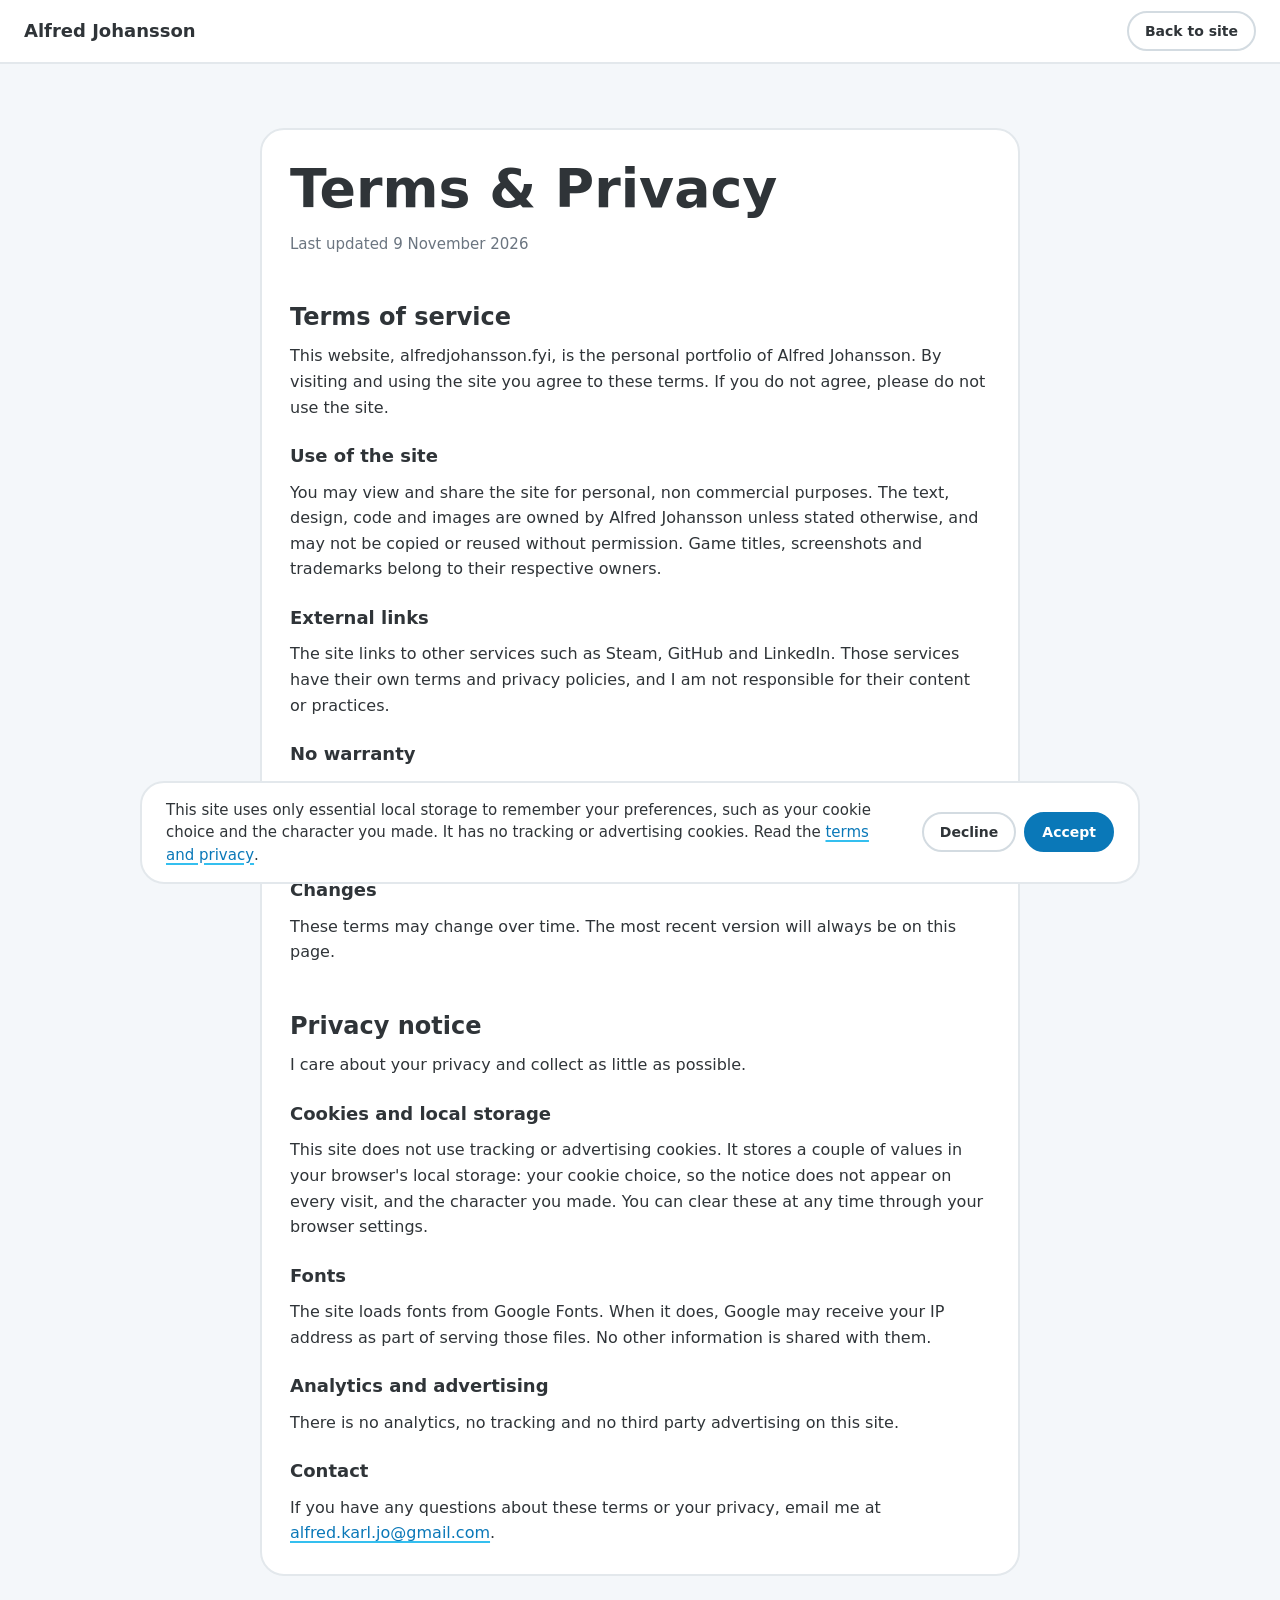
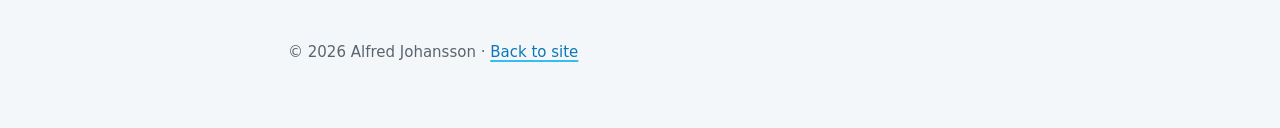
==== commit cdde19aa: "wow" ====
--- a/terms.html
+++ b/terms.html
@@ -5,14 +5,14 @@
     <meta name="viewport" content="width=device-width, initial-scale=1.0" />
     <meta http-equiv="Content-Security-Policy" content="default-src 'self'; script-src 'self'; style-src 'self' 'unsafe-inline' https://fonts.googleapis.com; font-src https://fonts.gstatic.com; img-src 'self'; connect-src 'self'; object-src 'none'; base-uri 'self'; form-action 'self'; upgrade-insecure-requests" />
     <meta name="referrer" content="strict-origin-when-cross-origin" />
-    <meta name="theme-color" content="#181818" />
+    <meta name="theme-color" content="#f4f7fa" />
     <title>Terms &amp; Privacy | Alfred Johansson</title>
     <meta name="description" content="Terms of service and privacy notice for alfredjohansson.fyi, the portfolio of Alfred Johansson." />
 
     <link rel="icon" href="assets/favicon.svg" type="image/svg+xml" />
     <link rel="preconnect" href="https://fonts.googleapis.com" />
     <link rel="preconnect" href="https://fonts.gstatic.com" crossorigin />
-    <link href="https://fonts.googleapis.com/css2?family=Bungee&family=Public+Sans:wght@400;500;600;700&display=swap"
+    <link href="https://fonts.googleapis.com/css2?family=M+PLUS+Rounded+1c:wght@400;500;700;800&display=swap"
           rel="stylesheet" />
 
     <link rel="stylesheet" href="css/style.css" />
@@ -50,7 +50,7 @@
             <p>I care about your privacy and collect as little as possible.</p>
 
             <h3>Cookies and local storage</h3>
-            <p>This site does not use tracking or advertising cookies. It stores a couple of values in your browser's local storage: your cookie choice, so the notice does not appear on every visit, and the hat you picked for the stickman. You can clear these at any time through your browser settings.</p>
+            <p>This site does not use tracking or advertising cookies. It stores a couple of values in your browser's local storage: your cookie choice, so the notice does not appear on every visit, and the character you made. You can clear these at any time through your browser settings.</p>
 
             <h3>Fonts</h3>
             <p>The site loads fonts from Google Fonts. When it does, Google may receive your IP address as part of serving those files. No other information is shared with them.</p>
@@ -70,7 +70,7 @@
     <!-- Cookie notice -->
     <div id="cookie-banner" class="cookie-banner" role="dialog" aria-live="polite" aria-label="Cookie notice" hidden>
         <p class="cookie-banner__text">
-            This site uses only essential local storage to remember your preferences, such as your cookie choice and the hat you picked for the stickman. It has no tracking or advertising cookies. Read the <a href="terms.html">terms and privacy</a>.
+            This site uses only essential local storage to remember your preferences, such as your cookie choice and the character you made. It has no tracking or advertising cookies. Read the <a href="terms.html">terms and privacy</a>.
         </p>
         <div class="cookie-banner__actions">
             <button type="button" class="btn btn--secondary btn--sm" id="cookie-decline">Decline</button>
--- a/css/style.css
+++ b/css/style.css
@@ -1,26 +1,22 @@
 /* ==========================================================================
-   Tokens
+   Tokens: bright, white, soft and round
    ========================================================================== */
 :root {
-    --bg: #181818;
-    --ground: #232323;
-    --ground-edge: #3a3a3a;
-    --board: #1f1f1f;
-    --board-line: #333333;
-    --surface: #2a2a2a;
-    --btn-2: #2a2a2a;
-    --btn-2-hover: #343434;
-    --btn-2-press: #3d3d3d;
-    --btn-2-line: #555555;
-    --text: #eeeeee;
-    --text-muted: #a8a8a8;
-    --accent: #c0392b;
-    --accent-hover: #a93226;
-    --accent-press: #922b21;
-    --focus: #f0b4ab;
-
-    --font: "Public Sans", system-ui, -apple-system, "Segoe UI", sans-serif;
-    --font-display: "Bungee", Impact, "Arial Black", sans-serif;
+    --bg: #f4f7fa;
+    --white: #ffffff;
+    --ink: #2f3438;
+    --muted: #6b7580;
+    --muted-on-bg: #5a646e;
+    --line: #e3e8ec;
+    --btn-line: #d3dbe1;
+    --sky: #34bfef;
+    --blue: #0a78b8;
+    --blue-hover: #08679d;
+    --blue-press: #075a8a;
+    --glow: rgba(52, 191, 239, 0.18);
+    --focus: #34bfef;
+
+    --font: "M PLUS Rounded 1c", "Hiragino Maru Gothic ProN", "Arial Rounded MT Bold", system-ui, -apple-system, "Segoe UI", sans-serif;
 
     --s-1: 4px;
     --s-2: 8px;
@@ -31,9 +27,10 @@
     --s-7: 48px;
     --s-8: 64px;
 
-    --radius: 4px;
+    --radius: 24px;
+    --radius-img: 14px;
     --nav-h: 64px;
-    --board-pad: 32px;
+    --board-pad: 28px;
 }
 
 /* ==========================================================================
@@ -54,7 +51,7 @@
 body {
     margin: 0;
     background: var(--bg);
-    color: var(--text);
+    color: var(--ink);
     font-family: var(--font);
     font-size: 1rem;
     line-height: 1.6;
@@ -100,8 +97,8 @@
 }
 
 :focus-visible {
-    outline: 2px solid var(--focus);
-    outline-offset: 3px;
+    outline: 3px solid var(--focus);
+    outline-offset: 2px;
 }
 
 :focus:not(:focus-visible) {
@@ -118,18 +115,17 @@
    ========================================================================== */
 h1,
 h2 {
-    font-family: var(--font-display);
-    font-weight: 400;
-    line-height: 1.05;
-    letter-spacing: 0.01em;
+    font-weight: 800;
+    line-height: 1.15;
+    letter-spacing: 0;
 }
 
 h1 {
-    font-size: clamp(2.25rem, 4.5vw, 3.75rem);
+    font-size: clamp(2.25rem, 4.2vw, 3.5rem);
 }
 
 h2 {
-    font-size: clamp(1.5rem, 2.6vw, 2.25rem);
+    font-size: clamp(1.5rem, 2.4vw, 2.125rem);
 }
 
 h3 {
@@ -154,11 +150,13 @@
 .legal-footer a,
 .cookie-banner a,
 .legal a {
+    color: var(--blue);
+    font-weight: 500;
     text-decoration: underline;
-    text-decoration-color: var(--accent);
-    text-decoration-thickness: 1px;
+    text-decoration-color: var(--sky);
+    text-decoration-thickness: 2px;
     text-underline-offset: 3px;
-    transition: text-decoration-thickness 0.15s;
+    transition: text-decoration-color 0.15s;
 }
 
 .text-link:hover,
@@ -166,15 +164,15 @@
 .legal-footer a:hover,
 .cookie-banner a:hover,
 .legal a:hover {
-    text-decoration-thickness: 2px;
+    text-decoration-color: var(--blue);
 }
 
 .text-link {
     display: inline-flex;
     align-items: center;
     gap: var(--s-2);
-    font-size: 0.875rem;
-    font-weight: 600;
+    font-size: 0.9375rem;
+    font-weight: 700;
 }
 
 .icon {
@@ -185,7 +183,7 @@
 }
 
 /* ==========================================================================
-   Buttons
+   Buttons: soft pills
    ========================================================================== */
 .btn {
     display: inline-flex;
@@ -193,54 +191,64 @@
     justify-content: center;
     gap: 8px;
     min-height: 44px;
-    padding: 0 20px;
-    border-radius: var(--radius);
-    border: 1px solid var(--accent);
-    font: 600 0.9375rem/1 var(--font);
+    padding: 0 22px;
+    border-radius: 999px;
+    border: 2px solid var(--btn-line);
+    background: var(--white);
+    color: var(--ink);
+    font: 700 0.9375rem/1 var(--font);
     text-decoration: none;
     white-space: nowrap;
     cursor: pointer;
-    transition: background-color 0.15s, border-color 0.15s, color 0.15s;
+    transition: background-color 0.15s, border-color 0.15s, color 0.15s, box-shadow 0.15s;
+}
+
+.btn--secondary:hover {
+    border-color: var(--sky);
+    box-shadow: 0 0 0 4px var(--glow);
+}
+
+.btn--secondary:active {
+    transform: translateY(1px);
 }
 
 .btn--primary {
-    background: var(--accent);
+    background: var(--blue);
+    border-color: var(--blue);
     color: #fff;
 }
 
 .btn--primary:hover {
-    background: var(--accent-hover);
-    border-color: var(--accent-hover);
+    background: var(--blue-hover);
+    border-color: var(--blue-hover);
+    box-shadow: 0 0 0 4px var(--glow);
 }
 
 .btn--primary:active {
-    background: var(--accent-press);
-    border-color: var(--accent-press);
+    background: var(--blue-press);
+    border-color: var(--blue-press);
     transform: translateY(1px);
 }
 
-.btn--secondary {
-    background: var(--btn-2);
-    border-color: var(--btn-2-line);
-    color: var(--text);
-}
-
-.btn--secondary:hover {
-    background: var(--btn-2-hover);
-}
-
-.btn--secondary:active {
-    background: var(--btn-2-press);
+.btn:focus-visible {
+    outline: 3px solid var(--focus);
+    outline-offset: 2px;
 }
 
 .btn--sm {
-    min-height: 36px;
-    padding: 0 14px;
+    min-height: 40px;
+    padding: 0 16px;
     font-size: 0.875rem;
 }
 
+.btn--icon {
+    width: 44px;
+    min-height: 44px;
+    padding: 0;
+}
+
 /* ==========================================================================
-   Navigation
+   Navigation (vertical page)
    ========================================================================== */
 .navbar {
     position: fixed;
@@ -249,8 +257,8 @@
     right: 0;
     z-index: 100;
     height: var(--nav-h);
-    background: var(--bg);
-    border-bottom: 1px solid var(--board-line);
+    background: var(--white);
+    border-bottom: 2px solid var(--line);
 }
 
 .navbar__inner {
@@ -262,24 +270,24 @@
 }
 
 .logo {
-    font-size: 1.0625rem;
-    font-weight: 700;
+    font-size: 1.125rem;
+    font-weight: 800;
     text-decoration: none;
 }
 
 .nav-links {
     display: flex;
     align-items: center;
-    gap: var(--s-6);
+    gap: var(--s-5);
 }
 
 .nav-links a:not(.btn) {
     position: relative;
     display: inline-block;
     padding: var(--s-2) 0;
-    color: var(--text-muted);
+    color: var(--muted);
     font-size: 0.9375rem;
-    font-weight: 500;
+    font-weight: 700;
     text-decoration: none;
     transition: color 0.15s;
 }
@@ -290,14 +298,15 @@
     left: 0;
     right: 0;
     bottom: 0;
-    height: 2px;
-    background: var(--accent);
+    height: 3px;
+    border-radius: 2px;
+    background: var(--sky);
     opacity: 0;
     transition: opacity 0.15s;
 }
 
 .nav-links a:not(.btn):hover {
-    color: var(--text);
+    color: var(--ink);
 }
 
 .nav-links a:not(.btn):hover::after {
@@ -320,13 +329,14 @@
     position: absolute;
     left: 11px;
     width: 22px;
-    height: 2px;
-    background: var(--text);
+    height: 3px;
+    border-radius: 2px;
+    background: var(--ink);
     transition: transform 0.2s, opacity 0.2s, top 0.2s;
 }
 
 .menu-toggle span:nth-child(1) {
-    top: 15px;
+    top: 14px;
 }
 
 .menu-toggle span:nth-child(2) {
@@ -334,7 +344,7 @@
 }
 
 .menu-toggle span:nth-child(3) {
-    top: 27px;
+    top: 28px;
 }
 
 .menu-toggle[aria-expanded="true"] span:nth-child(1) {
@@ -352,7 +362,7 @@
 }
 
 /* ==========================================================================
-   Boards (vertical document layout is the default)
+   Boards (the vertical document layout is the default)
    ========================================================================== */
 main {
     padding: calc(var(--nav-h) + var(--s-8)) var(--s-4) var(--s-8);
@@ -364,11 +374,11 @@
     max-width: 1120px;
     margin: 0 auto var(--s-8);
     padding: var(--board-pad);
-    background: var(--board);
-    border: 1px solid var(--board-line);
+    background: var(--white);
+    border: 2px solid var(--line);
     border-radius: var(--radius);
-    font-size: 0.9375rem;
-    line-height: 1.55;
+    font-size: 1rem;
+    line-height: 1.6;
 }
 
 .board:last-of-type {
@@ -376,7 +386,7 @@
 }
 
 .board__title {
-    font-size: clamp(1.5rem, 2.6vw, 2.25rem);
+    font-size: clamp(1.5rem, 2.4vw, 2.125rem);
 }
 
 .board__head {
@@ -388,23 +398,19 @@
 }
 
 .board__sub {
-    color: var(--text-muted);
-}
-
-.board__post {
-    display: none;
+    color: var(--muted);
 }
 
 .meta {
-    color: var(--text-muted);
+    color: var(--muted);
     font-size: 0.875rem;
 }
 
 .frame {
     aspect-ratio: 16 / 9;
     overflow: hidden;
-    background: var(--ground);
-    border-radius: var(--radius);
+    background: var(--bg);
+    border-radius: var(--radius-img);
 }
 
 .frame--title {
@@ -435,24 +441,24 @@
     width: 100%;
     aspect-ratio: 16 / 9;
     object-fit: cover;
-    background: var(--ground);
-    border-radius: var(--radius);
+    background: var(--bg);
+    border-radius: var(--radius-img);
 }
 
 .facts {
     display: grid;
     gap: var(--s-1);
-    font-size: 0.875rem;
+    font-size: 0.9375rem;
 }
 
 .facts div {
     display: grid;
-    grid-template-columns: 48px 1fr;
+    grid-template-columns: 52px 1fr;
     gap: var(--s-3);
 }
 
 .facts dt {
-    color: var(--text-muted);
+    color: var(--muted);
 }
 
 .role strong {
@@ -460,8 +466,8 @@
 }
 
 .dot-list {
-    color: var(--text-muted);
-    font-size: 0.875rem;
+    color: var(--muted);
+    font-size: 0.9375rem;
     line-height: 1.5;
 }
 
@@ -476,14 +482,14 @@
 /* Start board */
 .board--start {
     display: grid;
-    grid-template-columns: 1.5fr 1fr;
-    gap: var(--s-7);
+    grid-template-columns: 1.4fr 1fr;
+    gap: var(--s-6);
     align-items: center;
 }
 
 .lead {
     margin-top: var(--s-4);
-    color: var(--text-muted);
+    color: var(--muted);
 }
 
 .hero-facts {
@@ -499,13 +505,13 @@
 }
 
 .hero-facts dd {
-    font-size: 1.5rem;
-    font-weight: 700;
+    font-size: 1.625rem;
+    font-weight: 800;
     line-height: 1.2;
 }
 
 .hero-facts dt {
-    color: var(--text-muted);
+    color: var(--muted);
     font-size: 0.875rem;
 }
 
@@ -568,8 +574,8 @@
 
 .project-card p {
     flex: 1;
-    color: var(--text-muted);
-    font-size: 0.875rem;
+    color: var(--muted);
+    font-size: 0.9375rem;
     line-height: 1.5;
 }
 
@@ -580,16 +586,16 @@
 /* Experience billboard: two panels on one sign */
 .board--experience {
     padding: 0;
-    font-size: 0.875rem;
+    font-size: 0.9375rem;
     line-height: 1.5;
 }
 
 .exp-panel {
-    padding: 20px var(--board-pad);
+    padding: 15px var(--board-pad);
 }
 
 .exp-panel + .exp-panel {
-    border-top: 1px solid var(--board-line);
+    border-top: 2px solid var(--line);
 }
 
 .exp-panel--top .board__title {
@@ -621,18 +627,18 @@
 }
 
 .exp-meta {
-    color: var(--text-muted);
-    font-size: 0.8125rem;
+    color: var(--muted);
+    font-size: 0.875rem;
 }
 
 .exp-company {
-    color: var(--accent);
-    font-weight: 600;
+    color: var(--blue);
+    font-weight: 700;
 }
 
 .exp-tags {
-    color: var(--text-muted);
-    font-size: 0.8125rem;
+    color: var(--muted);
+    font-size: 0.875rem;
 }
 
 .exp-points {
@@ -649,10 +655,11 @@
     content: "";
     position: absolute;
     left: 0;
-    top: 0.6em;
-    width: 6px;
-    height: 6px;
-    background: var(--accent);
+    top: 0.62em;
+    width: 8px;
+    height: 8px;
+    border-radius: 50%;
+    background: var(--sky);
 }
 
 .exp-item .exp-points {
@@ -672,8 +679,8 @@
     max-width: 220px;
     aspect-ratio: 4 / 5;
     overflow: hidden;
-    border-radius: var(--radius);
-    background: var(--ground);
+    border-radius: var(--radius-img);
+    background: var(--bg);
 }
 
 .about-portrait img {
@@ -715,7 +722,7 @@
 }
 
 .strength p {
-    color: var(--text-muted);
+    color: var(--muted);
     font-size: 0.9375rem;
     line-height: 1.5;
 }
@@ -724,7 +731,7 @@
     display: grid;
     gap: var(--s-4);
     padding-left: var(--s-5);
-    border-left: 1px solid var(--board-line);
+    border-left: 2px solid var(--line);
 }
 
 .skill h3 {
@@ -744,7 +751,8 @@
     gap: var(--s-4);
     align-content: start;
     padding-left: var(--s-5);
-    border-left: 2px solid var(--accent);
+    border-left: 4px solid var(--sky);
+    border-radius: 2px;
 }
 
 .testimonial blockquote {
@@ -756,7 +764,7 @@
 .testimonial figcaption {
     display: grid;
     gap: 2px;
-    font-size: 0.875rem;
+    font-size: 0.9375rem;
 }
 
 .testimonial__name {
@@ -764,7 +772,7 @@
 }
 
 .testimonial__role {
-    color: var(--text-muted);
+    color: var(--muted);
 }
 
 /* Contact */
@@ -775,11 +783,12 @@
 }
 
 .contact-email {
-    font-size: clamp(1.25rem, 2.4vw, 1.875rem);
-    font-weight: 700;
+    color: var(--blue);
+    font-size: clamp(1.25rem, 2.2vw, 1.75rem);
+    font-weight: 800;
     text-decoration: underline;
-    text-decoration-color: var(--accent);
-    text-decoration-thickness: 2px;
+    text-decoration-color: var(--sky);
+    text-decoration-thickness: 3px;
     text-underline-offset: 6px;
     overflow-wrap: anywhere;
 }
@@ -791,246 +800,109 @@
 }
 
 .contact-location {
-    color: var(--text-muted);
-    font-size: 0.875rem;
+    color: var(--muted);
+    font-size: 0.9375rem;
 }
 
 .footer {
     width: 100%;
     margin-top: var(--s-3);
     padding-top: var(--s-4);
-    border-top: 1px solid var(--board-line);
-    color: var(--text-muted);
-    font-size: 0.875rem;
+    border-top: 2px solid var(--line);
+    color: var(--muted);
+    font-size: 0.9375rem;
 }
 
 /* ==========================================================================
-   Stickman and character creator
+   Character creator (start board)
    ========================================================================== */
-.sm {
+.creator {
+    display: grid;
+    justify-items: stretch;
+    gap: 8px;
+    padding: var(--s-3) var(--s-4) var(--s-4);
+    background: #f8fbfd;
+    border: 2px solid var(--line);
+    border-radius: 20px;
+}
+
+.creator__title {
+    color: var(--muted);
+    font-size: 0.9375rem;
+    font-weight: 700;
+    text-align: center;
+}
+
+.creator__preview {
+    width: 100%;
+    height: clamp(110px, 17vh, 214px);
+    border-radius: 16px;
+    background: linear-gradient(#ffffff, #eef6fb);
+    overflow: hidden;
+}
+
+.creator__canvas {
+    display: block;
+    width: 100%;
     height: 100%;
-    width: auto;
-    overflow: visible;
-    fill: none;
-    stroke: var(--text);
-    stroke-width: 3.5;
-    stroke-linecap: round;
-    stroke-linejoin: round;
-}
-
-.sm__leg,
-.sm__arm {
-    transform-box: view-box;
-    transition: transform 0.15s;
-}
-
-.sm__leg {
-    transform-origin: 30px 66px;
-}
-
-.sm__arm {
-    transform-origin: 30px 41px;
-}
-
-.sm__leg--l {
-    transform: rotate(12deg);
-}
-
-.sm__leg--r {
-    transform: rotate(-12deg);
-}
-
-.sm__arm--l {
-    transform: rotate(18deg);
-}
-
-.sm__arm--r {
-    transform: rotate(-18deg);
-}
-
-.sm__hat {
-    stroke: none;
-}
-
-.h-acc {
-    fill: var(--accent);
-}
-
-.h-txt {
-    fill: var(--text);
-}
-
-.h-mut {
-    fill: var(--text-muted);
-}
-
-.h-gold {
-    fill: #d9a441;
-}
-
-.h-cheese {
-    fill: #e8c07a;
-}
-
-.h-pep {
-    fill: #c0392b;
-}
-
-.creator {
-    display: grid;
-    justify-items: center;
-    gap: 10px;
-    padding: var(--s-3);
-    background: var(--bg);
-    border: 1px solid var(--board-line);
-    border-radius: var(--radius);
-}
-
-.creator__title {
-    color: var(--text-muted);
-    font-size: 0.875rem;
-    font-weight: 600;
-}
-
-.creator__preview {
-    display: flex;
-    align-items: flex-end;
-    justify-content: center;
-    width: 100%;
-    height: 196px;
-    padding-top: var(--s-3);
-    border-bottom: 2px solid var(--ground-edge);
-}
-
-.creator__preview .sm {
-    height: 180px;
-}
-
-.creator__controls {
+    cursor: grab;
+    touch-action: none;
+}
+
+.creator__row {
     display: flex;
     align-items: center;
-    gap: var(--s-3);
+    gap: var(--s-2);
+}
+
+.creator__label {
+    flex: none;
+    width: 48px;
+    color: var(--muted);
+    font-size: 0.875rem;
+    font-weight: 700;
 }
 
 .creator__name {
-    min-width: 120px;
+    flex: 1;
+    min-width: 0;
     text-align: center;
-    font-weight: 600;
-}
-
-html:not(.js) .creator {
+    font-weight: 700;
+}
+
+.swatches {
+    display: flex;
+    flex-wrap: wrap;
+    gap: 8px;
+}
+
+.swatch {
+    position: relative;
+    width: 30px;
+    height: 30px;
+    padding: 0;
+    border: 3px solid #fff;
+    border-radius: 50%;
+    background: var(--swatch);
+    box-shadow: 0 0 0 2px var(--btn-line);
+    cursor: pointer;
+    transition: box-shadow 0.15s;
+}
+
+.swatch:hover {
+    box-shadow: 0 0 0 2px var(--sky);
+}
+
+.swatch[aria-pressed="true"] {
+    box-shadow: 0 0 0 3px var(--sky), 0 0 0 6px var(--glow);
+}
+
+html:not(.world-mode) .creator {
     display: none;
 }
 
-.player {
-    position: fixed;
-    z-index: 5;
-    right: var(--s-4);
-    bottom: var(--s-4);
-    height: 48px;
-    width: 28.8px;
-    pointer-events: none;
-}
-
-.player__flip {
-    width: 100%;
-    height: 100%;
-}
-
-.player.is-flipped .player__flip {
-    transform: scaleX(-1);
-}
-
-.sm__body {
-    transform-box: view-box;
-}
-
-.is-walking .sm__body {
-    animation: bob 0.5s ease-in-out infinite;
-}
-
-.is-walking .sm__leg--l {
-    animation: leg-l 0.5s ease-in-out infinite alternate;
-}
-
-.is-walking .sm__leg--r {
-    animation: leg-r 0.5s ease-in-out infinite alternate;
-}
-
-.is-walking .sm__arm--l {
-    animation: arm-l 0.5s ease-in-out infinite alternate;
-}
-
-.is-walking .sm__arm--r {
-    animation: arm-r 0.5s ease-in-out infinite alternate;
-}
-
-@keyframes bob {
-    0%,
-    100% {
-        transform: translateY(3.9px);
-    }
-
-    50% {
-        transform: translateY(0);
-    }
-}
-
-@keyframes leg-l {
-    from {
-        transform: rotate(-28deg);
-    }
-
-    to {
-        transform: rotate(28deg);
-    }
-}
-
-@keyframes leg-r {
-    from {
-        transform: rotate(28deg);
-    }
-
-    to {
-        transform: rotate(-28deg);
-    }
-}
-
-@keyframes arm-l {
-    from {
-        transform: rotate(22deg);
-    }
-
-    to {
-        transform: rotate(-22deg);
-    }
-}
-
-@keyframes arm-r {
-    from {
-        transform: rotate(-22deg);
-    }
-
-    to {
-        transform: rotate(22deg);
-    }
-}
-
-.hat-prop {
-    transform-box: fill-box;
-    transform-origin: center;
-    animation: prop 0.35s linear infinite;
-}
-
-@keyframes prop {
-    0%,
-    100% {
-        transform: scaleX(1);
-    }
-
-    50% {
-        transform: scaleX(0.25);
-    }
+html:not(.world-mode) .board--start {
+    grid-template-columns: 1fr;
 }
 
 /* ==========================================================================
@@ -1040,11 +912,10 @@
     width: min(720px, 92vw);
     max-height: min(88vh, 780px);
     padding: var(--s-5);
-    background: var(--board);
-    color: var(--text);
-    border: 1px solid var(--board-line);
+    background: var(--white);
+    color: var(--ink);
+    border: 2px solid var(--line);
     border-radius: var(--radius);
-    box-shadow: 0 16px 48px #000000;
     overflow: auto;
 }
 
@@ -1054,12 +925,11 @@
 }
 
 .project-dialog::backdrop {
-    background: #000000;
-    opacity: 0.7;
+    background: rgba(47, 52, 56, 0.38);
 }
 
 .dialog__title {
-    font-size: 1.5rem;
+    font-size: 1.625rem;
 }
 
 .dialog__single img {
@@ -1067,8 +937,8 @@
     max-width: 360px;
     aspect-ratio: 16 / 9;
     object-fit: cover;
-    background: var(--ground);
-    border-radius: var(--radius);
+    background: var(--bg);
+    border-radius: var(--radius-img);
 }
 
 .dialog__actions {
@@ -1097,9 +967,8 @@
     gap: var(--s-3);
     padding: var(--s-5) 0 0;
     border: 0;
-    border-top: 1px solid var(--board-line);
+    border-top: 2px solid var(--line);
     border-radius: 0;
-    box-shadow: none;
 }
 
 html:not(.js) .project-card .btn,
@@ -1121,14 +990,14 @@
     gap: var(--s-5);
     width: min(1000px, calc(100% - 32px));
     margin: 0 auto;
-    padding: var(--s-4);
-    background: var(--board);
-    border: 1px solid var(--btn-2-line);
+    padding: var(--s-4) var(--s-5);
+    background: var(--white);
+    border: 2px solid var(--line);
     border-radius: var(--radius);
 }
 
 .cookie-banner__text {
-    font-size: 0.875rem;
+    font-size: 0.9375rem;
     line-height: 1.5;
 }
 
@@ -1149,8 +1018,8 @@
     max-width: 760px;
     margin: 0 auto;
     padding: var(--board-pad);
-    background: var(--board);
-    border: 1px solid var(--board-line);
+    background: var(--white);
+    border: 2px solid var(--line);
     border-radius: var(--radius);
 }
 
@@ -1173,26 +1042,71 @@
 }
 
 .legal-updated {
-    color: var(--text-muted);
-    font-size: 0.875rem;
+    color: var(--muted);
+    font-size: 0.9375rem;
 }
 
 .legal-footer {
     max-width: 760px;
     margin: 0 auto;
     padding: 0 var(--board-pad) var(--s-8);
-    color: var(--text-muted);
-    font-size: 0.875rem;
+    color: var(--muted-on-bg);
+    font-size: 0.9375rem;
 }
 
 /* ==========================================================================
-   World mode (JS sets html.world-mode on wide screens): a 3D ring of boards
+   Loading screen: white, a small spinning flower (CSS only)
+   ========================================================================== */
+.loader {
+    display: none;
+    position: fixed;
+    inset: 0;
+    z-index: 1000;
+    place-items: center;
+    background: #ffffff;
+    visibility: visible;
+    transition: opacity 0.5s ease;
+}
+
+html.world-loading .loader {
+    display: grid;
+}
+
+html.world-ready .loader {
+    opacity: 0;
+    pointer-events: none;
+}
+
+.loader__flower {
+    width: 18px;
+    height: 18px;
+    border-radius: 50%;
+    background: #ffd84d;
+    box-shadow:
+        0 -21px 0 -1px #ff9ec7,
+        20px -6px 0 -1px #ff9ec7,
+        12px 17px 0 -1px #ff9ec7,
+        -12px 17px 0 -1px #ff9ec7,
+        -20px -6px 0 -1px #ff9ec7;
+    animation: loader-spin 1.6s linear infinite;
+}
+
+@keyframes loader-spin {
+    to {
+        transform: rotate(360deg);
+    }
+}
+
+/* ==========================================================================
+   World mode: JS sets html.world-mode. A CSS3D layer (the real boards) sits under a
+   WebGL canvas; the boards show through holes the WebGL scene cuts.
    ========================================================================== */
 html.world-mode,
 html.world-mode body {
     height: 100%;
     overflow: hidden;
     overscroll-behavior: none;
+    background: #ffffff;
 }
 
 html.world-mode main {
@@ -1202,94 +1116,46 @@
     padding: 0;
     overflow: hidden;
     overflow: clip;
-    background: var(--bg);
+    background: #ffffff;
     touch-action: none;
-    perspective-origin: 50% 50%;
-}
-
-.scene {
+}
+
+.stage,
+.stage__css {
+    position: absolute;
+    inset: 0;
+    overflow: hidden;
+}
+
+.stage__gl {
     position: absolute;
     left: 0;
     top: 0;
-    width: 0;
-    height: 0;
-    transform-origin: 0 0;
-    transform-style: preserve-3d;
-    will-change: transform;
-}
-
-.ground {
-    position: absolute;
-    box-sizing: border-box;
-    border: 1px solid var(--ground-edge);
-    border-radius: 50%;
-    background: var(--ground);
-    transform: rotateX(90deg);
+    width: 100%;
+    height: 100%;
+    display: block;
     pointer-events: none;
 }
 
-.ground__path {
-    position: absolute;
-    box-sizing: border-box;
-    border: 1px solid var(--board-line);
-    border-radius: 50%;
-}
-
-.slot,
-.rig {
+.measure {
     position: absolute;
     left: 0;
     top: 0;
-    width: 0;
-    height: 0;
-    transform-style: preserve-3d;
-}
-
-html.world-mode .board,
-.board-back {
+    visibility: hidden;
+    pointer-events: none;
+}
+
+html.world-mode .board {
     position: absolute;
-    left: calc(var(--board-w) / -2);
-    bottom: 0;
+    left: 0;
+    top: 0;
     width: var(--board-w);
     max-width: none;
     margin: 0;
     backface-visibility: hidden;
 }
 
-html.world-mode .board {
-    transform-origin: 50% 100%;
-}
-
-.board-back {
-    display: grid;
-    place-items: center;
-    background: var(--board);
-    border: 1px solid var(--board-line);
-    border-radius: var(--radius);
-    transform: rotateY(180deg);
-    pointer-events: none;
-}
-
-.board-back__title {
-    padding: var(--s-5);
-    color: var(--text);
-    font-family: var(--font-display);
-    font-size: clamp(2rem, 4.4vw, 3.5rem);
-    line-height: 1.05;
-    letter-spacing: 0.01em;
-    text-align: center;
-}
-
-html.world-mode .board__post {
-    display: block;
-    position: absolute;
-    top: 100%;
-    width: 8px;
-    margin-left: -4px;
-    background: var(--board-line);
-}
-
-/* Sky nav: wordmark top left, the page links as a row of buttons at the top. */
+/* Sky nav: wordmark top left, the page links as a row of pills floating over the void. */
 html.world-mode .navbar {
     background: none;
     border-bottom: 0;
@@ -1310,12 +1176,12 @@
     position: absolute;
     top: 20px;
     left: var(--s-5);
-    font-size: 0.9375rem;
+    font-size: 1.0625rem;
 }
 
 html.world-mode .nav {
     position: fixed;
-    top: 14px;
+    top: 12px;
     left: 50%;
     transform: translateX(-50%);
 }
@@ -1324,9 +1190,13 @@
     gap: var(--s-2);
 }
 
-html.world-mode .nav-links .btn[aria-current="true"] {
-    border-color: var(--accent);
-    color: var(--accent);
+html.world-mode .nav-links .btn {
+    min-height: 40px;
+}
+
+html.world-mode .nav-links .btn--secondary[aria-current="true"] {
+    border-color: var(--sky);
+    box-shadow: 0 0 0 4px var(--glow);
 }
 
 .hud {
@@ -1335,24 +1205,31 @@
     bottom: var(--s-4);
     z-index: 20;
     display: grid;
-    gap: 2px;
-    color: var(--text-muted);
+    justify-items: start;
+    gap: 8px;
+    pointer-events: none;
+}
+
+.hud__count,
+.hud__hint {
+    padding: 5px 14px;
+    background: var(--white);
+    border: 2px solid var(--line);
+    border-radius: 999px;
+    color: var(--ink);
     font-size: 0.875rem;
+    font-weight: 700;
     line-height: 1.4;
-    pointer-events: none;
-}
-
-.hud__count {
-    color: var(--text);
-    font-weight: 600;
 }
 
 .hud__hint {
-    transition: opacity 0.4s;
+    color: var(--muted);
+    font-weight: 500;
+    font-size: 0.8125rem;
 }
 
 .hud__hint.is-gone {
-    opacity: 0;
+    display: none;
 }
 
 .minimap {
@@ -1360,10 +1237,10 @@
     right: var(--s-4);
     bottom: var(--s-4);
     z-index: 20;
-    width: 86px;
-    height: 86px;
-    background: var(--bg);
-    border: 1px solid var(--board-line);
+    width: 84px;
+    height: 84px;
+    background: var(--white);
+    border: 2px solid var(--line);
     border-radius: 50%;
 }
 
@@ -1375,10 +1252,14 @@
     height: 100%;
 }
 
-.minimap circle {
-    fill: var(--ground);
-    stroke: var(--ground-edge);
-    stroke-width: 1.5;
+.minimap__island {
+    fill: #7ed36b;
+}
+
+.minimap__sand {
+    fill: none;
+    stroke: #ecd29c;
+    stroke-width: 5;
 }
 
 .minimap__dot {
@@ -1389,39 +1270,33 @@
     padding: 0;
     background: none;
     border: 0;
+    border-radius: 50%;
     cursor: pointer;
 }
 
 .minimap__dot::before {
     content: "";
     position: absolute;
-    inset: 5px;
+    inset: 4px;
     border-radius: 50%;
-    background: var(--text-muted);
+    background: #aeb8c2;
+    border: 1.5px solid #fff;
 }
 
 .minimap__dot:hover::before,
 .minimap__dot.is-current::before {
-    background: var(--text);
+    background: #5b6670;
 }
 
 .minimap__me {
     position: absolute;
-    width: 8px;
-    height: 8px;
-    margin: -4px 0 0 -4px;
+    width: 10px;
+    height: 10px;
+    margin: -5px 0 0 -5px;
     border-radius: 50%;
-    background: var(--accent);
+    background: var(--sky);
+    border: 2px solid #fff;
     pointer-events: none;
-}
-
-html.world-mode .player {
-    left: 50%;
-    right: auto;
-    bottom: 110px;
-    height: 72px;
-    width: 43.2px;
-    margin-left: -21.6px;
 }
 
 /* ==========================================================================
@@ -1452,7 +1327,7 @@
 
 html.world-compact .nav {
     position: fixed;
-    top: 14px;
+    top: 10px;
     left: 0;
     right: 0;
     display: flex;
@@ -1477,7 +1352,7 @@
 }
 
 html.world-compact .nav-links.nav-links--tight .btn {
-    padding: 0 8px;
+    padding: 0 9px;
     font-size: 0.75rem;
 }
 
@@ -1486,7 +1361,7 @@
 }
 
 html.world-compact .nav-links.nav-links--tighter .btn {
-    padding: 0 6px;
+    padding: 0 7px;
     font-size: 0.75rem;
     font-weight: 500;
 }
@@ -1499,9 +1374,9 @@
 
 html.world-compact .nav-links .btn {
     width: auto;
-    height: 32px;
-    min-height: 32px;
-    padding: 0 10px;
+    height: 34px;
+    min-height: 34px;
+    padding: 0 12px;
     font-size: 0.8125rem;
 }
 
@@ -1518,7 +1393,7 @@
     -webkit-overflow-scrolling: touch;
     touch-action: pan-y;
     scrollbar-width: thin;
-    scrollbar-color: var(--board-line) transparent;
+    scrollbar-color: var(--btn-line) transparent;
     font-size: 0.9375rem;
     line-height: 1.5;
 }
@@ -1528,17 +1403,8 @@
     outline: none;
 }
 
-html.world-compact .board-back {
-    height: var(--board-h);
-}
-
-html.world-compact .board-back__title {
-    padding: var(--s-4);
-    font-size: calc(var(--board-w) * 0.14);
-}
-
 html.world-compact .board h1 {
-    font-size: 2rem;
+    font-size: 1.875rem;
 }
 
 html.world-compact .board h2,
@@ -1604,16 +1470,16 @@
 
 html.world-compact .creator {
     gap: 6px;
-    padding: var(--s-2) var(--s-3);
+    padding: var(--s-2) var(--s-3) var(--s-3);
 }
 
 html.world-compact .creator__preview {
-    height: 110px;
-    padding-top: 6px;
-}
-
-html.world-compact .creator__preview .sm {
-    height: 100px;
+    height: 170px;
+}
+
+html.world-compact .swatch {
+    width: 32px;
+    height: 32px;
 }
 
 html.world-compact .frame--title {
@@ -1689,13 +1555,16 @@
 }
 
 html.world-compact .about-portrait {
-    max-width: 160px;
+    width: 144px;
+    max-width: 144px;
+    height: 180px;
+    aspect-ratio: auto;
 }
 
 html.world-compact .skills {
     padding: var(--s-4) 0 0;
     border-left: 0;
-    border-top: 1px solid var(--board-line);
+    border-top: 2px solid var(--line);
 }
 
 html.world-compact .testimonial-grid {
@@ -1727,41 +1596,23 @@
 }
 
 html.world-compact .contact-email {
-    font-size: 1.25rem;
-}
-
-html.world-compact .board__post {
-    display: none;
-}
-
-/* Posts of a compact board live on the rig so the scrolling board does not clip them. */
-html.world-mode .rig > .board__post {
-    display: block;
-    position: absolute;
-    top: 0;
-    width: 8px;
-    margin-left: -4px;
-    background: var(--board-line);
-}
-
+    font-size: 1.125rem;
+}
+
+/* The "More" chip: a small white pill with a down chevron, a CSS3D object over the panel. */
 html.world-compact .board-more {
-    position: absolute;
-    left: 50%;
-    bottom: 12px;
-    z-index: 2;
     display: inline-flex;
     align-items: center;
     gap: 6px;
     height: 32px;
     padding: 0 14px;
-    background: var(--surface);
-    color: var(--text);
-    border: 1px solid var(--btn-2-line);
-    border-radius: 16px;
-    font: 600 0.8125rem/1 var(--font);
+    background: var(--white);
+    color: var(--ink);
+    border: 2px solid var(--btn-line);
+    border-radius: 999px;
+    font: 700 0.8125rem/1 var(--font);
     cursor: pointer;
     backface-visibility: hidden;
-    transform: translateX(-50%) translateZ(2px);
 }
 
 html.world-compact .board-more[hidden] {
@@ -1780,23 +1631,20 @@
 
 html.world-compact .hud {
     left: var(--s-3);
-    bottom: 12px;
+    bottom: 10px;
+}
+
+html.world-compact .hud__count,
+html.world-compact .hud__hint {
+    padding: 3px 10px;
     font-size: 0.75rem;
 }
 
 html.world-compact .minimap {
     right: var(--s-3);
-    bottom: 6px;
+    bottom: 8px;
     width: 56px;
     height: 56px;
-}
-
-html.world-compact .player {
-    left: 50%;
-    right: auto;
-    height: 52px;
-    width: 31.2px;
-    margin-left: -15.6px;
 }
 
 html.world-compact .project-dialog {
@@ -1808,10 +1656,9 @@
     max-height: none;
     margin: 0;
     padding: 64px var(--board-pad) var(--s-6);
-    background: var(--board);
+    background: var(--white);
     border: 0;
     border-radius: 0;
-    box-shadow: none;
     overflow-y: auto;
     overscroll-behavior: contain;
     align-content: start;
@@ -1828,10 +1675,10 @@
     width: 44px;
     height: 44px;
     padding: 0;
-    background: var(--surface);
-    color: var(--text);
-    border: 1px solid var(--btn-2-line);
-    border-radius: var(--radius);
+    background: var(--white);
+    color: var(--ink);
+    border: 2px solid var(--btn-line);
+    border-radius: 50%;
     font: 400 1.75rem/1 var(--font);
     cursor: pointer;
 }
@@ -1872,8 +1719,8 @@
         top: var(--nav-h);
         left: 0;
         right: 0;
-        background: var(--board);
-        border-bottom: 1px solid var(--board-line);
+        background: var(--white);
+        border-bottom: 2px solid var(--line);
         visibility: hidden;
         opacity: 0;
         transform: translateY(-8px);
@@ -1894,7 +1741,7 @@
     }
 
     .nav-links li {
-        border-top: 1px solid var(--board-line);
+        border-top: 2px solid var(--line);
     }
 
     .nav-links li:first-child {
@@ -1967,6 +1814,8 @@
 
     .board {
         margin-bottom: var(--s-8);
+        font-size: 0.9375rem;
+        line-height: 1.5;
     }
 
     .strengths {
@@ -1998,14 +1847,6 @@
         scroll-behavior: auto;
     }
 
-    .player {
-        display: none;
-    }
-
-    .hat-prop {
-        animation: none;
-    }
-
     *,
     *::before,
     *::after {
@@ -2014,7 +1855,7 @@
 }
 
 /* ==========================================================================
-   No flash of the vertical page before world mode is built
+   No flash of the vertical page before the world is built
    ========================================================================== */
 @media (prefers-reduced-motion: no-preference) {
     html:not(.js) body {
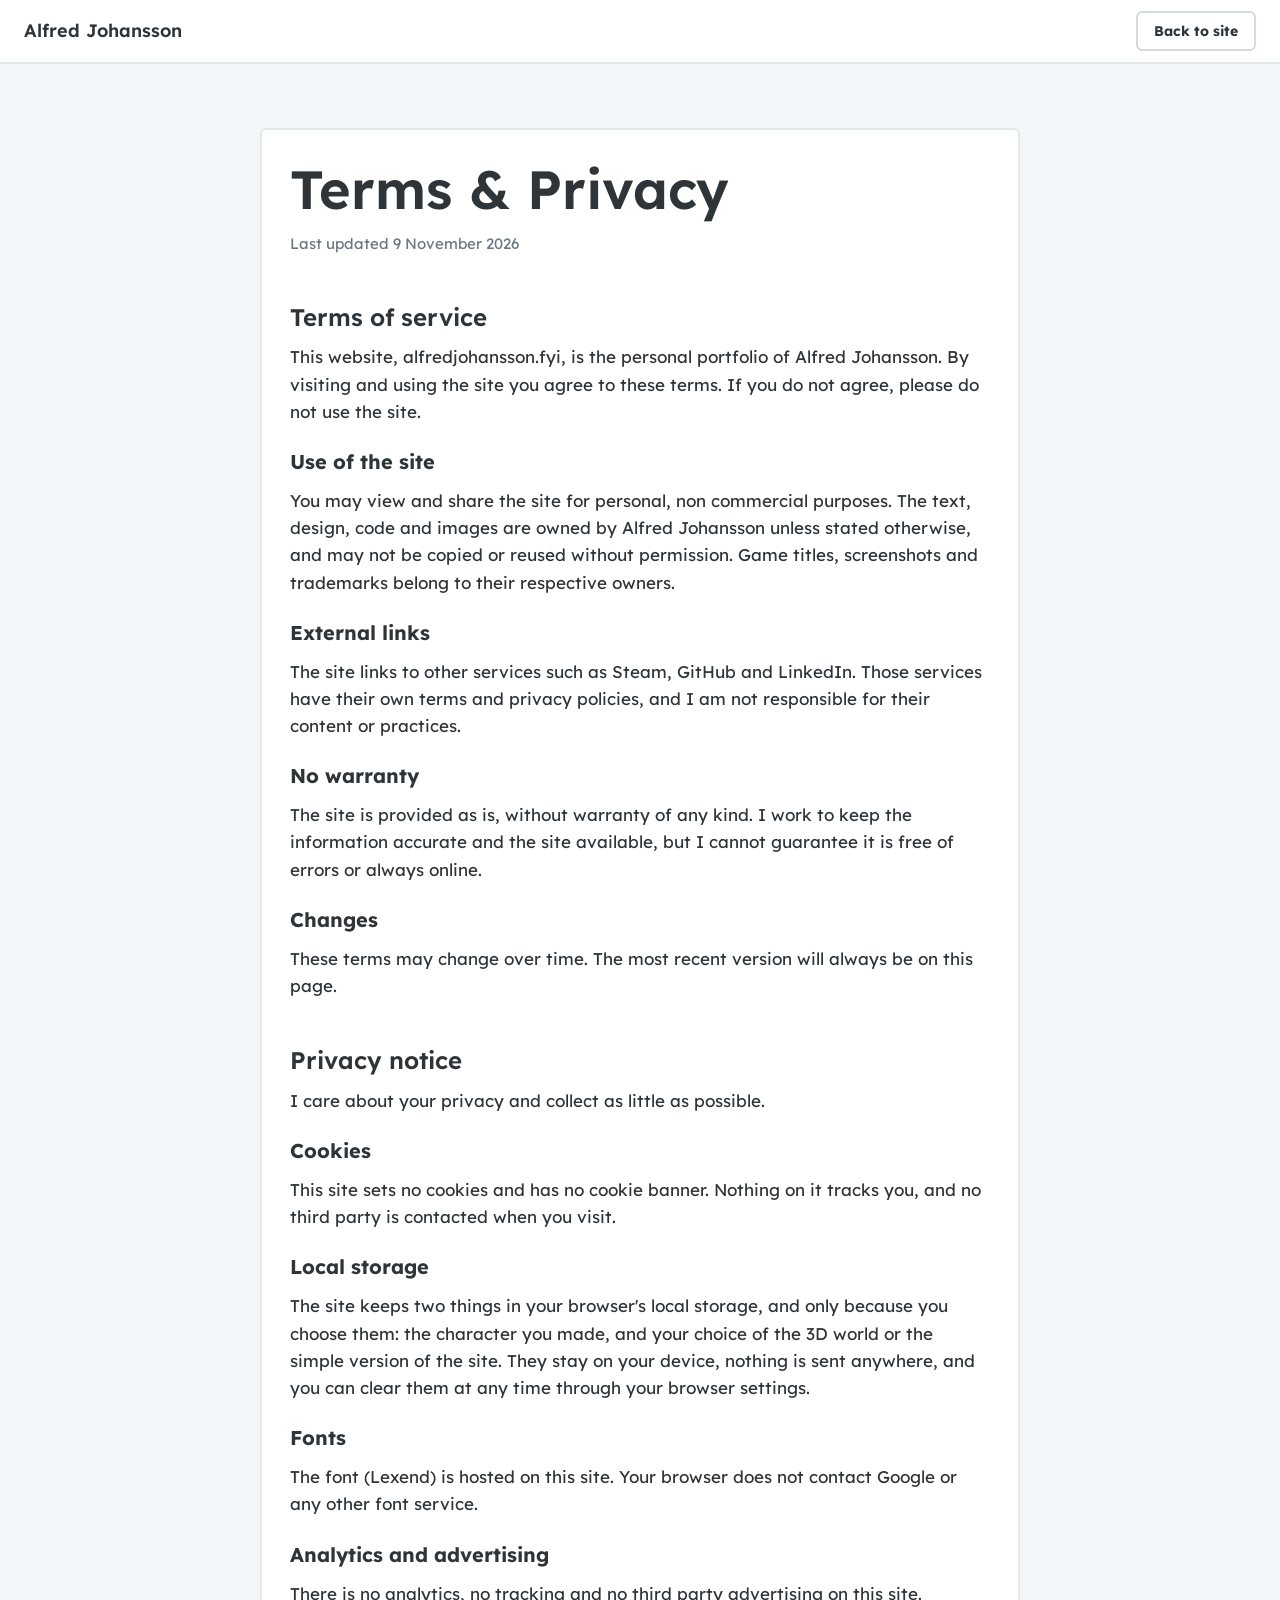
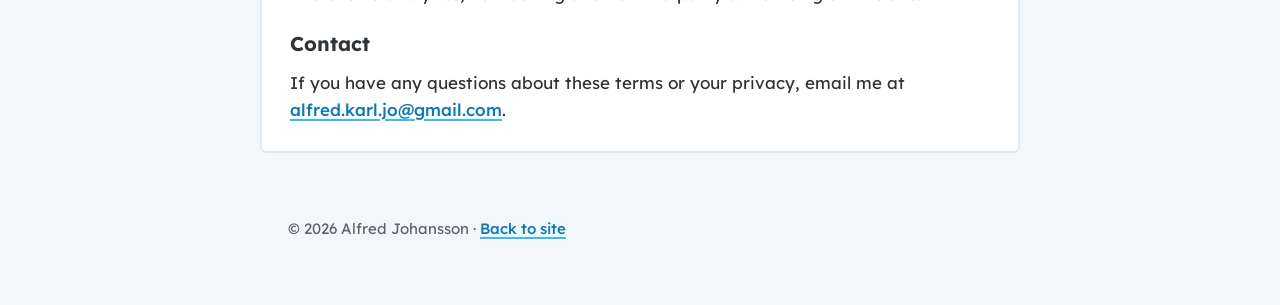
==== commit 37dec607: "fixes" ====
--- a/terms.html
+++ b/terms.html
@@ -3,17 +3,13 @@
 <head>
     <meta charset="UTF-8" />
     <meta name="viewport" content="width=device-width, initial-scale=1.0" />
-    <meta http-equiv="Content-Security-Policy" content="default-src 'self'; script-src 'self'; style-src 'self' 'unsafe-inline' https://fonts.googleapis.com; font-src https://fonts.gstatic.com; img-src 'self'; connect-src 'self'; object-src 'none'; base-uri 'self'; form-action 'self'; upgrade-insecure-requests" />
+    <meta http-equiv="Content-Security-Policy" content="default-src 'self'; script-src 'self'; style-src 'self' 'unsafe-inline'; font-src 'self'; img-src 'self'; connect-src 'self'; object-src 'none'; base-uri 'self'; form-action 'self'; upgrade-insecure-requests" />
     <meta name="referrer" content="strict-origin-when-cross-origin" />
     <meta name="theme-color" content="#f4f7fa" />
     <title>Terms &amp; Privacy | Alfred Johansson</title>
     <meta name="description" content="Terms of service and privacy notice for alfredjohansson.fyi, the portfolio of Alfred Johansson." />
 
     <link rel="icon" href="assets/favicon.svg" type="image/svg+xml" />
-    <link rel="preconnect" href="https://fonts.googleapis.com" />
-    <link rel="preconnect" href="https://fonts.gstatic.com" crossorigin />
-    <link href="https://fonts.googleapis.com/css2?family=M+PLUS+Rounded+1c:wght@400;500;700;800&display=swap"
-          rel="stylesheet" />
 
     <link rel="stylesheet" href="css/style.css" />
 </head>
@@ -49,11 +45,14 @@
             <h2>Privacy notice</h2>
             <p>I care about your privacy and collect as little as possible.</p>
 
-            <h3>Cookies and local storage</h3>
-            <p>This site does not use tracking or advertising cookies. It stores a couple of values in your browser's local storage: your cookie choice, so the notice does not appear on every visit, and the character you made. You can clear these at any time through your browser settings.</p>
+            <h3>Cookies</h3>
+            <p>This site sets no cookies and has no cookie banner. Nothing on it tracks you, and no third party is contacted when you visit.</p>
+
+            <h3>Local storage</h3>
+            <p>The site keeps two things in your browser's local storage, and only because you choose them: the character you made, and your choice of the 3D world or the simple version of the site. They stay on your device, nothing is sent anywhere, and you can clear them at any time through your browser settings.</p>
 
             <h3>Fonts</h3>
-            <p>The site loads fonts from Google Fonts. When it does, Google may receive your IP address as part of serving those files. No other information is shared with them.</p>
+            <p>The font (Lexend) is hosted on this site. Your browser does not contact Google or any other font service.</p>
 
             <h3>Analytics and advertising</h3>
             <p>There is no analytics, no tracking and no third party advertising on this site.</p>
@@ -67,16 +66,6 @@
         <p>&copy; <span id="year"></span> Alfred Johansson &middot; <a href="index.html">Back to site</a></p>
     </footer>
 
-    <!-- Cookie notice -->
-    <div id="cookie-banner" class="cookie-banner" role="dialog" aria-live="polite" aria-label="Cookie notice" hidden>
-        <p class="cookie-banner__text">
-            This site uses only essential local storage to remember your preferences, such as your cookie choice and the character you made. It has no tracking or advertising cookies. Read the <a href="terms.html">terms and privacy</a>.
-        </p>
-        <div class="cookie-banner__actions">
-            <button type="button" class="btn btn--secondary btn--sm" id="cookie-decline">Decline</button>
-            <button type="button" class="btn btn--primary btn--sm" id="cookie-accept">Accept</button>
-        </div>
-    </div>
 
     <script src="js/script.js" defer></script>
 </body>
--- a/css/style.css
+++ b/css/style.css
@@ -1,3 +1,35 @@
+@font-face {
+    font-family: "Lexend";
+    font-style: normal;
+    font-weight: 400;
+    font-display: swap;
+    src: url("../assets/fonts/lexend-400.woff2") format("woff2");
+}
+
+@font-face {
+    font-family: "Lexend";
+    font-style: normal;
+    font-weight: 500;
+    font-display: swap;
+    src: url("../assets/fonts/lexend-500.woff2") format("woff2");
+}
+
+@font-face {
+    font-family: "Lexend";
+    font-style: normal;
+    font-weight: 600;
+    font-display: swap;
+    src: url("../assets/fonts/lexend-600.woff2") format("woff2");
+}
+
+@font-face {
+    font-family: "Lexend";
+    font-style: normal;
+    font-weight: 700;
+    font-display: swap;
+    src: url("../assets/fonts/lexend-700.woff2") format("woff2");
+}
+
 /* ==========================================================================
    Tokens: bright, white, soft and round
    ========================================================================== */
@@ -16,7 +48,7 @@
     --glow: rgba(52, 191, 239, 0.18);
     --focus: #34bfef;
 
-    --font: "M PLUS Rounded 1c", "Hiragino Maru Gothic ProN", "Arial Rounded MT Bold", system-ui, -apple-system, "Segoe UI", sans-serif;
+    --font: "Lexend", system-ui, -apple-system, "Segoe UI", sans-serif;
 
     --s-1: 4px;
     --s-2: 8px;
@@ -27,8 +59,8 @@
     --s-7: 48px;
     --s-8: 64px;
 
-    --radius: 24px;
-    --radius-img: 14px;
+    --radius: 6px;
+    --radius-img: 4px;
     --nav-h: 64px;
     --board-pad: 28px;
 }
@@ -53,7 +85,7 @@
     background: var(--bg);
     color: var(--ink);
     font-family: var(--font);
-    font-size: 1rem;
+    font-size: 1.0625rem;
     line-height: 1.6;
     font-weight: 400;
     overflow-x: hidden;
@@ -105,8 +137,7 @@
     outline: none;
 }
 
-[hidden],
-.cookie-banner[hidden] {
+[hidden] {
     display: none;
 }
 
@@ -115,7 +146,7 @@
    ========================================================================== */
 h1,
 h2 {
-    font-weight: 800;
+    font-weight: 600;
     line-height: 1.15;
     letter-spacing: 0;
 }
@@ -129,7 +160,7 @@
 }
 
 h3 {
-    font-size: 1.125rem;
+    font-size: 1.25rem;
     line-height: 1.3;
     font-weight: 700;
 }
@@ -148,7 +179,6 @@
 .text-link,
 .footer a,
 .legal-footer a,
-.cookie-banner a,
 .legal a {
     color: var(--blue);
     font-weight: 500;
@@ -162,7 +192,6 @@
 .text-link:hover,
 .footer a:hover,
 .legal-footer a:hover,
-.cookie-banner a:hover,
 .legal a:hover {
     text-decoration-color: var(--blue);
 }
@@ -192,7 +221,7 @@
     gap: 8px;
     min-height: 44px;
     padding: 0 22px;
-    border-radius: 999px;
+    border-radius: 6px;
     border: 2px solid var(--btn-line);
     background: var(--white);
     color: var(--ink);
@@ -271,7 +300,7 @@
 
 .logo {
     font-size: 1.125rem;
-    font-weight: 800;
+    font-weight: 600;
     text-decoration: none;
 }
 
@@ -377,7 +406,7 @@
     background: var(--white);
     border: 2px solid var(--line);
     border-radius: var(--radius);
-    font-size: 1rem;
+    font-size: 1.0625rem;
     line-height: 1.6;
 }
 
@@ -386,7 +415,7 @@
 }
 
 .board__title {
-    font-size: clamp(1.5rem, 2.4vw, 2.125rem);
+    font-size: 2rem;
 }
 
 .board__head {
@@ -403,7 +432,7 @@
 
 .meta {
     color: var(--muted);
-    font-size: 0.875rem;
+    font-size: 0.9375rem;
 }
 
 .frame {
@@ -506,7 +535,7 @@
 
 .hero-facts dd {
     font-size: 1.625rem;
-    font-weight: 800;
+    font-weight: 600;
     line-height: 1.2;
 }
 
@@ -785,7 +814,7 @@
 .contact-email {
     color: var(--blue);
     font-size: clamp(1.25rem, 2.2vw, 1.75rem);
-    font-weight: 800;
+    font-weight: 600;
     text-decoration: underline;
     text-decoration-color: var(--sky);
     text-decoration-thickness: 3px;
@@ -823,7 +852,7 @@
     padding: var(--s-3) var(--s-4) var(--s-4);
     background: #f8fbfd;
     border: 2px solid var(--line);
-    border-radius: 20px;
+    border-radius: 6px;
 }
 
 .creator__title {
@@ -835,8 +864,8 @@
 
 .creator__preview {
     width: 100%;
-    height: clamp(110px, 17vh, 214px);
-    border-radius: 16px;
+    height: clamp(90px, 14vh, 190px);
+    border-radius: 4px;
     background: linear-gradient(#ffffff, #eef6fb);
     overflow: hidden;
 }
@@ -845,8 +874,6 @@
     display: block;
     width: 100%;
     height: 100%;
-    cursor: grab;
-    touch-action: none;
 }
 
 .creator__row {
@@ -882,7 +909,7 @@
     height: 30px;
     padding: 0;
     border: 3px solid #fff;
-    border-radius: 50%;
+    border-radius: 4px;
     background: var(--swatch);
     box-shadow: 0 0 0 2px var(--btn-line);
     cursor: pointer;
@@ -959,6 +986,10 @@
     margin-top: var(--s-6);
 }
 
+html:not(.js) .terms-dialog {
+    display: none;
+}
+
 html:not(.js) .project-dialog {
     position: static;
     display: grid;
@@ -976,36 +1007,8 @@
     display: none;
 }
 
-/* ==========================================================================
-   Cookie notice
-   ========================================================================== */
-.cookie-banner {
-    position: fixed;
-    left: 0;
-    right: 0;
-    bottom: var(--s-4);
-    z-index: 200;
-    display: flex;
-    align-items: center;
-    gap: var(--s-5);
-    width: min(1000px, calc(100% - 32px));
-    margin: 0 auto;
-    padding: var(--s-4) var(--s-5);
-    background: var(--white);
-    border: 2px solid var(--line);
-    border-radius: var(--radius);
-}
-
-.cookie-banner__text {
-    font-size: 0.9375rem;
-    line-height: 1.5;
-}
-
-.cookie-banner__actions {
-    display: flex;
-    gap: var(--s-2);
-    flex: none;
-}
+
+
 
 /* ==========================================================================
    Terms page
@@ -1215,7 +1218,7 @@
     padding: 5px 14px;
     background: var(--white);
     border: 2px solid var(--line);
-    border-radius: 999px;
+    border-radius: 6px;
     color: var(--ink);
     font-size: 0.875rem;
     font-weight: 700;
@@ -1225,7 +1228,7 @@
 .hud__hint {
     color: var(--muted);
     font-weight: 500;
-    font-size: 0.8125rem;
+    font-size: 0.875rem;
 }
 
 .hud__hint.is-gone {
@@ -1241,7 +1244,7 @@
     height: 84px;
     background: var(--white);
     border: 2px solid var(--line);
-    border-radius: 50%;
+    border-radius: 6px;
 }
 
 .minimap svg {
@@ -1353,7 +1356,7 @@
 
 html.world-compact .nav-links.nav-links--tight .btn {
     padding: 0 9px;
-    font-size: 0.75rem;
+    font-size: 0.875rem;
 }
 
 html.world-compact .nav-links--tighter {
@@ -1362,7 +1365,7 @@
 
 html.world-compact .nav-links.nav-links--tighter .btn {
     padding: 0 7px;
-    font-size: 0.75rem;
+    font-size: 0.875rem;
     font-weight: 500;
 }
 
@@ -1377,11 +1380,12 @@
     height: 34px;
     min-height: 34px;
     padding: 0 12px;
-    font-size: 0.8125rem;
+    font-size: 0.875rem;
 }
 
 html.world-compact main {
     height: var(--stage-h, 100%);
+    background: none;
 }
 
 html.world-compact .board {
@@ -1394,8 +1398,8 @@
     touch-action: pan-y;
     scrollbar-width: thin;
     scrollbar-color: var(--btn-line) transparent;
-    font-size: 0.9375rem;
-    line-height: 1.5;
+    font-size: 1rem;
+    line-height: 1.55;
 }
 
 html.world-compact .board:focus,
@@ -1409,11 +1413,11 @@
 
 html.world-compact .board h2,
 html.world-compact .board .board__title {
-    font-size: 1.5rem;
+    font-size: 1.625rem;
 }
 
 html.world-compact .board h3 {
-    font-size: 1rem;
+    font-size: 1.125rem;
 }
 
 html.world-compact .meta,
@@ -1425,7 +1429,7 @@
 html.world-compact .board__sub,
 html.world-compact .contact-location,
 html.world-compact .footer {
-    font-size: 0.8125rem;
+    font-size: 0.875rem;
 }
 
 html.world-compact .board--start,
@@ -1464,7 +1468,7 @@
 }
 
 html.world-compact .hero-facts dt {
-    font-size: 0.75rem;
+    font-size: 0.875rem;
     line-height: 1.3;
 }
 
@@ -1599,29 +1603,139 @@
     font-size: 1.125rem;
 }
 
-/* The "More" chip: a small white pill with a down chevron, a CSS3D object over the panel. */
-html.world-compact .board-more {
-    display: inline-flex;
+/* ==========================================================================
+   Settled board overlay (all sizes): the board you are standing at is a plain 2D layer exactly
+   over its panel, with native scrolling and crisp text. It goes back into the 3D scene while
+   the world moves. Boards that are not near (phones) are plain frames with a title.
+   ========================================================================== */
+picture {
+    display: contents;
+}
+
+.board-host {
+    backface-visibility: hidden;
+}
+
+.board-host .board {
+    overflow: hidden;
+}
+
+/* No scroll container behind the 3D panels: a clipped box, so no tall scrolling layer. */
+html.world-compact .board-host .board {
+    overflow: hidden;
+}
+
+@supports (overflow: clip) {
+    html.world-compact .board-host .board,
+    .board-host .board {
+        overflow: clip;
+    }
+}
+
+.board-overlay {
+    position: absolute;
+    z-index: 6;
+    pointer-events: none;
+    box-sizing: border-box;
+    /* The white card, border and radius live here, not on the scroller: a composited
+       scroller that paints its own background can bleed past its clip. */
+    background: var(--white);
+    border: 2px solid var(--line);
+    border-radius: 6px;
+}
+
+.board-overlay[hidden] {
+    display: none;
+}
+
+.board-overlay > .board {
+    position: absolute;
+    left: 0;
+    top: 0;
+    width: 100% !important;
+    height: 100% !important;
+    margin: 0;
+    pointer-events: auto;
+    background: transparent;
+    border: 0;
+    border-radius: 0;
+    overflow-x: hidden;
+    overflow-y: auto;
+    -webkit-overflow-scrolling: touch;
+    overscroll-behavior: contain;
+    touch-action: pan-y;
+    scrollbar-width: thin;
+    scrollbar-color: var(--btn-line) transparent;
+}
+
+.board-overlay > .board:focus,
+.board-overlay > .board:focus-visible {
+    outline: none;
+}
+
+/* A short white fade at the bottom while there is more to read, under the "More" chip. */
+.board-overlay::after {
+    content: "";
+    position: absolute;
+    left: 0;
+    right: 0;
+    bottom: 0;
+    height: 44px;
+    border-radius: 0 0 4px 4px;
+    background: linear-gradient(rgba(255, 255, 255, 0), #ffffff 80%);
+    pointer-events: none;
+    opacity: 0;
+}
+
+.board-overlay.has-more::after {
+    opacity: 1;
+}
+
+.board-overlay .board-more,
+.board-overlay .board-end {
+    position: absolute;
+    left: 50%;
+    bottom: 8px;
+    z-index: 2;
+    transform: translateX(-50%);
     align-items: center;
-    gap: 6px;
-    height: 32px;
-    padding: 0 14px;
+    gap: 4px;
+    min-height: 28px;
+    padding: 0 12px;
     background: var(--white);
     color: var(--ink);
-    border: 2px solid var(--btn-line);
-    border-radius: 999px;
-    font: 700 0.8125rem/1 var(--font);
+    border: 1px solid var(--line);
+    border-radius: 6px;
+    box-shadow: 0 2px 8px rgba(47, 52, 56, 0.18);
+    font: 600 0.875rem/1 var(--font);
+    white-space: nowrap;
+}
+
+.board-overlay .board-more {
+    left: auto;
+    right: 8px;
+    transform: none;
+    display: inline-flex;
     cursor: pointer;
-    backface-visibility: hidden;
-}
-
-html.world-compact .board-more[hidden] {
+    pointer-events: auto;
+    touch-action: none;
+}
+
+.board-overlay .board-more[hidden],
+.board-overlay .board-end[hidden] {
     display: none;
 }
 
-html.world-compact .board-more svg {
-    width: 12px;
-    height: 12px;
+.board-overlay .board-end {
+    display: flex;
+    pointer-events: none;
+    color: var(--muted);
+    font-weight: 500;
+}
+
+.board-overlay .board-more svg {
+    width: 10px;
+    height: 10px;
     fill: none;
     stroke: currentColor;
     stroke-width: 2;
@@ -1629,43 +1743,713 @@
     stroke-linejoin: round;
 }
 
+/* Previous / next buttons: always visible, one board per press. */
+.arrow-wrap {
+    position: absolute;
+    z-index: 22;
+    display: grid;
+    justify-items: center;
+    gap: 6px;
+    pointer-events: none;
+}
+
+.arrow-wrap--prev {
+    left: 16px;
+    top: 50%;
+    transform: translateY(-50%);
+}
+
+.arrow-wrap--next {
+    right: 16px;
+    top: 50%;
+    transform: translateY(-50%);
+}
+
+.arrow {
+    display: grid;
+    place-items: center;
+    width: 56px;
+    height: 56px;
+    padding: 0;
+    background: var(--white);
+    color: var(--ink);
+    border: 1px solid var(--btn-line);
+    border-radius: 6px;
+    box-shadow: 0 2px 8px rgba(47, 52, 56, 0.12);
+    cursor: pointer;
+    pointer-events: auto;
+    transition: border-color 0.15s, box-shadow 0.15s;
+}
+
+.arrow svg {
+    width: 26px;
+    height: 26px;
+    fill: none;
+    stroke: currentColor;
+    stroke-width: 2.5;
+    stroke-linecap: round;
+    stroke-linejoin: round;
+}
+
+.arrow:hover,
+.arrow.is-hot {
+    border-color: var(--sky);
+    box-shadow: 0 0 0 4px var(--glow);
+}
+
+.arrow__label {
+    display: none;
+    max-width: 120px;
+    color: var(--muted);
+    font-size: 0.875rem;
+    font-weight: 500;
+    line-height: 1.25;
+    text-align: center;
+    padding: 4px 8px;
+    background: rgba(255, 255, 255, 0.88);
+    border-radius: 6px;
+}
+
+@media (min-width: 1380px) {
+    .arrow__label {
+        display: block;
+    }
+}
+
+html.world-compact .arrow-wrap {
+    top: auto;
+    bottom: 10px;
+    transform: none;
+}
+
+html.world-compact .arrow-wrap--prev {
+    left: 12px;
+}
+
+html.world-compact .arrow-wrap--next {
+    right: 12px;
+}
+
+html.world-compact .arrow {
+    width: 48px;
+    height: 48px;
+}
+
+html.world-compact .arrow__label {
+    display: none;
+}
+
+/* Clicking the empty world walks to that side. */
+html.world-mode main.is-hover-prev {
+    cursor: url("../assets/cursors/prev.svg") 18 18, w-resize;
+}
+
+html.world-mode main.is-hover-next {
+    cursor: url("../assets/cursors/next.svg") 18 18, e-resize;
+}
+
+/* Key facts. */
+strong {
+    color: var(--ink);
+    font-weight: 600;
+}
+
+.link-btn {
+    padding: 0;
+    background: none;
+    border: 0;
+    color: var(--blue);
+    font: inherit;
+    font-weight: 500;
+    text-decoration: underline;
+    text-decoration-color: var(--sky);
+    text-decoration-thickness: 2px;
+    text-underline-offset: 3px;
+    cursor: pointer;
+}
+
+.start-simple {
+    margin-top: var(--s-4);
+    color: var(--muted);
+    font-size: 0.9375rem;
+}
+
+html:not(.world-mode) .start-simple {
+    display: none;
+}
+
+/* Simple version (in the sky nav row) and Try the 3D world (plain page nav): text buttons. */
+.mode-switch,
+.try-3d {
+    min-height: 40px;
+    padding: 0 8px;
+    background: none;
+    border: 0;
+    color: var(--ink);
+    font: 500 0.9375rem/1 var(--font);
+    text-decoration: underline;
+    text-decoration-color: var(--sky);
+    text-decoration-thickness: 2px;
+    text-underline-offset: 4px;
+    cursor: pointer;
+    white-space: nowrap;
+}
+
+.mode-switch:hover,
+.try-3d:hover {
+    color: var(--blue);
+}
+
+/* Image buttons (lightbox triggers). */
+.zoom {
+    display: block;
+    width: 100%;
+    margin: 0;
+    padding: 0;
+    background: none;
+    border: 0;
+    border-radius: var(--radius-img);
+    cursor: zoom-in;
+}
+
+.frame .zoom {
+    height: 100%;
+}
+
+.shots .zoom {
+    min-width: 0;
+}
+
+.dialog__single .zoom {
+    max-width: 360px;
+}
+
+.zoom:hover img {
+    filter: brightness(1.05);
+}
+
+/* Lightbox. */
+.lightbox {
+    width: 100vw;
+    max-width: none;
+    height: 100vh;
+    height: 100dvh;
+    max-height: none;
+    margin: 0;
+    padding: 0;
+    border: 0;
+    background: #0e1215;
+    color: #ffffff;
+}
+
+.lightbox[open] {
+    display: grid;
+    grid-template-rows: minmax(0, 1fr) auto;
+}
+
+.lightbox__stage {
+    display: grid;
+    place-items: center;
+    min-height: 0;
+    padding: 64px 80px 8px;
+    touch-action: none;
+}
+
+.lightbox__img {
+    max-width: 100%;
+    max-height: 100%;
+    width: auto;
+    height: auto;
+    object-fit: contain;
+    border-radius: 4px;
+    background: #1b2127;
+}
+
+.lightbox__img.pixel {
+    width: min(100%, 920px);
+    image-rendering: pixelated;
+}
+
+.lightbox__caption {
+    padding: 8px 16px 20px;
+    font-size: 1rem;
+    text-align: center;
+}
+
+.lightbox__btn {
+    position: absolute;
+    display: grid;
+    place-items: center;
+    width: 48px;
+    height: 48px;
+    padding: 0;
+    background: rgba(255, 255, 255, 0.12);
+    color: #ffffff;
+    border: 1px solid rgba(255, 255, 255, 0.4);
+    border-radius: 6px;
+    cursor: pointer;
+}
+
+.lightbox__btn:hover {
+    background: rgba(255, 255, 255, 0.24);
+}
+
+.lightbox__btn[hidden] {
+    display: none;
+}
+
+.lightbox__btn svg {
+    width: 24px;
+    height: 24px;
+    fill: none;
+    stroke: currentColor;
+    stroke-width: 2.5;
+    stroke-linecap: round;
+    stroke-linejoin: round;
+}
+
+.lightbox__close {
+    top: 12px;
+    right: 12px;
+}
+
+.lightbox__prev {
+    left: 14px;
+    top: 50%;
+    margin-top: -24px;
+}
+
+.lightbox__next {
+    right: 14px;
+    top: 50%;
+    margin-top: -24px;
+}
+
+@media (max-width: 640px) {
+    .lightbox__stage {
+        padding: 64px 10px 8px;
+    }
+
+    .lightbox__prev,
+    .lightbox__next {
+        top: auto;
+        bottom: 56px;
+        margin-top: 0;
+    }
+}
+
+
 html.world-compact .hud {
-    left: var(--s-3);
-    bottom: 10px;
+    left: 12px;
+    bottom: 68px;
+}
+
+html.world-compact .hud__hint {
+    display: none;
 }
 
 html.world-compact .hud__count,
 html.world-compact .hud__hint {
     padding: 3px 10px;
-    font-size: 0.75rem;
+    font-size: 0.875rem;
 }
 
 html.world-compact .minimap {
-    right: var(--s-3);
-    bottom: 8px;
+    right: 12px;
+    bottom: 68px;
     width: 56px;
     height: 56px;
 }
 
-html.world-compact .project-dialog {
+html.world-compact .dialog__single img {
+    max-width: none;
+}
+
+/* ==========================================================================
+   Responsive: vertical fallback
+   ========================================================================== */
+@media (max-width: 1023px) {
+    .board--feature,
+    .board--mirrored {
+        grid-template-columns: 1fr;
+    }
+
+    .board--mirrored .feature__media {
+        order: 0;
+    }
+
+    .project-grid {
+        grid-template-columns: repeat(3, 1fr);
+    }
+}
+
+@media (max-width: 768px) {
+    .navbar__inner {
+        padding: 0 var(--s-4);
+    }
+
+    .menu-toggle {
+        display: block;
+    }
+
+    .nav {
+        position: absolute;
+        top: var(--nav-h);
+        left: 0;
+        right: 0;
+        background: var(--white);
+        border-bottom: 2px solid var(--line);
+        visibility: hidden;
+        opacity: 0;
+        transform: translateY(-8px);
+        transition: opacity 0.2s, transform 0.2s, visibility 0.2s;
+    }
+
+    .nav--open {
+        visibility: visible;
+        opacity: 1;
+        transform: none;
+    }
+
+    .nav-links {
+        flex-direction: column;
+        align-items: stretch;
+        gap: 0;
+        padding: 0 var(--s-4);
+    }
+
+    .nav-links li {
+        border-top: 2px solid var(--line);
+    }
+
+    .nav-links li:first-child {
+        border-top: 0;
+    }
+
+    .nav-links a:not(.btn) {
+        display: flex;
+        align-items: center;
+        width: 100%;
+        height: 48px;
+        padding: 0;
+    }
+
+    .nav-links a:not(.btn)::after {
+        display: none;
+    }
+
+    .nav-links li:last-child {
+        padding: var(--s-3) 0 var(--s-4);
+    }
+
+    .nav-links .btn {
+        width: 100%;
+        min-height: 44px;
+    }
+
+    .board--start,
+    .exp-item--wide,
+    .board--strengths,
+    .board--about,
+    .exp-cols,
+    .testimonial-grid {
+        grid-template-columns: 1fr;
+    }
+
+    .board--about {
+        gap: var(--s-5);
+    }
+
+    .skills {
+        padding-left: 0;
+        border-left: 0;
+    }
+
+    .project-grid {
+        grid-template-columns: repeat(2, 1fr);
+    }
+
+}
+
+@media (max-width: 560px) {
+    :root {
+        --board-pad: 20px;
+    }
+
+    main,
+    .legal-main {
+        padding-top: calc(var(--nav-h) + var(--s-5));
+    }
+
+    .board {
+        margin-bottom: var(--s-8);
+        font-size: 0.9375rem;
+        line-height: 1.5;
+    }
+
+    .strengths {
+        grid-template-columns: 1fr;
+    }
+
+    .project-grid {
+        grid-template-columns: 1fr;
+    }
+
+    .shots {
+        gap: var(--s-1);
+    }
+
+    .contact-buttons .btn {
+        flex: 1 1 100%;
+    }
+
+    .dialog__actions {
+        flex-wrap: wrap;
+    }
+}
+
+/* ==========================================================================
+   Reduced motion
+   ========================================================================== */
+@media (prefers-reduced-motion: reduce) {
+    html {
+        scroll-behavior: auto;
+    }
+
+    *,
+    *::before,
+    *::after {
+        transition-duration: 0.01ms;
+    }
+}
+
+/* ==========================================================================
+   No flash of the vertical page before the world is built
+   ========================================================================== */
+@media (prefers-reduced-motion: no-preference) {
+    html:not(.js) body {
+        visibility: hidden;
+        animation: reveal 0s linear 1.5s forwards;
+    }
+}
+
+@keyframes reveal {
+    to {
+        visibility: visible;
+    }
+}
+
+
+/* ==========================================================================
+   Dropdown menus (Work, About): a white panel, 1px border, 6px radius, 44px items
+   ========================================================================== */
+.nav-links > li {
+    position: relative;
+}
+
+.menu-btn {
+    display: inline-flex;
+    align-items: center;
+    gap: 6px;
+    padding: var(--s-2) 0;
+    background: none;
+    border: 0;
+    color: var(--muted);
+    font: 700 0.9375rem/1.2 var(--font);
+    cursor: pointer;
+    transition: color 0.15s;
+}
+
+.menu-btn:hover,
+.menu-btn[aria-expanded="true"] {
+    color: var(--ink);
+}
+
+.menu-btn__chev {
+    width: 11px;
+    height: 11px;
+    fill: none;
+    stroke: currentColor;
+    stroke-width: 2;
+    stroke-linecap: round;
+    stroke-linejoin: round;
+    transition: transform 0.15s;
+}
+
+.menu-btn[aria-expanded="true"] .menu-btn__chev {
+    transform: rotate(180deg);
+}
+
+.submenu {
+    position: absolute;
+    top: 100%;
+    left: 0;
+    z-index: 130;
+    min-width: 240px;
+    margin-top: 6px;
+    padding: 4px;
+    background: var(--white);
+    border: 1px solid var(--btn-line);
+    border-radius: 6px;
+    box-shadow: 0 6px 20px rgba(47, 52, 56, 0.16);
+}
+
+.submenu[hidden] {
+    display: none;
+}
+
+.submenu a {
+    display: flex;
+    align-items: center;
+    min-height: 44px;
+    padding: 0 12px;
+    border-radius: 4px;
+    color: var(--ink);
+    font-size: 1rem;
+    font-weight: 500;
+    text-decoration: none;
+    white-space: nowrap;
+}
+
+.submenu a:hover,
+.submenu a:focus-visible {
+    background: var(--bg);
+}
+
+html.world-mode .nav-links > li {
+    border: 0;
+}
+
+html.world-mode .menu-btn.is-sky {
+    padding: 0 16px;
+}
+
+html.world-mode .menu-btn.is-sky .menu-btn__chev {
+    width: 10px;
+    height: 10px;
+}
+
+html.world-compact .menu-btn.is-sky .menu-btn__chev {
+    display: none;
+}
+
+@media (max-width: 768px) {
+    html:not(.world-mode) .nav-links > li.has-menu {
+        border-top: 2px solid var(--line);
+    }
+
+    html:not(.world-mode) .menu-btn {
+        width: 100%;
+        height: 48px;
+        padding: 0;
+        justify-content: space-between;
+    }
+
+    html:not(.world-mode) .submenu {
+        position: static;
+        min-width: 0;
+        margin: 0 0 var(--s-2);
+        padding: 0 0 0 var(--s-3);
+        border: 0;
+        box-shadow: none;
+    }
+}
+
+/* Sky nav pills for the dropdown buttons. */
+html.world-mode .menu-btn.btn {
+    min-height: 40px;
+    padding: 0 16px;
+    background: var(--white);
+    border: 2px solid var(--btn-line);
+    color: var(--ink);
+    font: 700 0.875rem/1 var(--font);
+}
+
+html.world-mode .menu-btn.btn:hover,
+html.world-mode .menu-btn.btn[aria-expanded="true"] {
+    border-color: var(--sky);
+    box-shadow: 0 0 0 4px var(--glow);
+}
+
+
+/* ==========================================================================
+   Signs: in the 3D world a dialog is a white sign on two short posts that rises from
+   below the screen. On the plain page the dialogs keep their normal look.
+   ========================================================================== */
+.sign__panel {
+    display: contents;
+}
+
+html.world-mode dialog.sign {
     position: fixed;
-    inset: 0;
-    width: 100%;
-    height: 100%;
+    inset: auto 0 0 0;
+    width: min(820px, calc(100vw - 32px));
+    height: auto;
     max-width: none;
     max-height: none;
-    margin: 0;
-    padding: 64px var(--board-pad) var(--s-6);
-    background: var(--white);
+    margin: 0 auto;
+    padding: 0;
+    background: none;
     border: 0;
     border-radius: 0;
+    overflow: visible;
+    color: var(--ink);
+}
+
+html.world-mode dialog.sign[open] {
+    display: flex;
+    flex-direction: column;
+    align-items: stretch;
+    gap: 0;
+    animation: sign-rise 380ms cubic-bezier(0.2, 0.7, 0.3, 1) both;
+}
+
+html.world-mode dialog.sign.is-closing {
+    animation: sign-sink 280ms cubic-bezier(0.5, 0, 0.9, 0.5) both;
+}
+
+html.world-mode dialog.sign::backdrop {
+    background: rgba(20, 30, 40, 0.3);
+    animation: sign-scrim 260ms ease-out both;
+}
+
+html.world-mode dialog.sign.is-closing::backdrop {
+    animation: sign-scrim-out 280ms ease-in both;
+}
+
+html.world-mode dialog.sign .sign__panel {
+    position: relative;
+    display: grid;
+    gap: var(--s-3);
+    align-content: start;
+    max-height: calc(100vh - 64px - 24px);
+    max-height: calc(100dvh - 64px - 24px);
+    padding: var(--s-5);
     overflow-y: auto;
     overscroll-behavior: contain;
-    align-content: start;
-}
-
-html.world-compact .dialog__x {
-    position: fixed;
+    background: var(--white);
+    border: 1px solid var(--line);
+    border-bottom-width: 4px;
+    border-radius: 6px;
+}
+
+html.world-mode dialog.sign .dialog__title {
+    padding-right: 52px;
+}
+
+/* The two posts under the board. */
+html.world-mode dialog.sign[open]::after {
+    content: "";
+    display: block;
+    height: 64px;
+    flex: none;
+    background:
+        linear-gradient(90deg, var(--line) 0 1px, #fdfdfd 1px 20px, #e3e8ec 20px 100%) 14% 0 / 30px 100% no-repeat,
+        linear-gradient(90deg, var(--line) 0 1px, #fdfdfd 1px 20px, #e3e8ec 20px 100%) 86% 0 / 30px 100% no-repeat;
+}
+
+html.world-mode dialog.sign > .dialog__x {
+    position: absolute;
     top: 8px;
     right: 8px;
     z-index: 2;
@@ -1678,194 +2462,154 @@
     background: var(--white);
     color: var(--ink);
     border: 2px solid var(--btn-line);
-    border-radius: 50%;
+    border-radius: 6px;
     font: 400 1.75rem/1 var(--font);
     cursor: pointer;
 }
 
-html.world-compact .dialog__single img {
+html.world-compact dialog.sign {
+    width: calc(100vw - 16px);
+}
+
+html.world-compact dialog.sign .sign__panel {
+    max-height: calc(100vh - 48px - 16px);
+    max-height: calc(100dvh - 48px - 16px);
+    padding: var(--board-pad);
+    padding-top: 20px;
+}
+
+html.world-compact dialog.sign[open]::after {
+    height: 48px;
+}
+
+/* Image viewer as a sign. */
+html.world-mode dialog.lightbox.sign {
+    width: min(980px, calc(100vw - 24px));
+    height: auto;
+    background: none;
+    color: var(--ink);
+}
+
+html.world-mode dialog.lightbox.sign[open] {
+    display: flex;
+}
+
+html.world-mode dialog.lightbox.sign .sign__panel {
+    display: grid;
+    grid-template-rows: minmax(0, 1fr) auto;
+    gap: 0;
+    padding: 12px;
+}
+
+html.world-mode .lightbox.sign .lightbox__stage {
+    padding: 0;
+    max-height: calc(100vh - 64px - 24px - 100px);
+    max-height: calc(100dvh - 64px - 24px - 100px);
+}
+
+html.world-mode .lightbox.sign .lightbox__img {
+    max-height: calc(100vh - 64px - 24px - 100px);
+    max-height: calc(100dvh - 64px - 24px - 100px);
+    background: var(--bg);
+}
+
+html.world-mode .lightbox.sign .lightbox__caption {
+    padding: 10px 56px 6px;
+    color: var(--ink);
+    font-size: 1rem;
+}
+
+html.world-mode .lightbox.sign .lightbox__btn {
+    background: var(--white);
+    color: var(--ink);
+    border: 2px solid var(--btn-line);
+    z-index: 2;
+}
+
+html.world-mode .lightbox.sign .lightbox__btn:hover {
+    background: var(--bg);
+}
+
+html.world-mode .lightbox.sign .lightbox__close {
+    top: 10px;
+    right: 10px;
+}
+
+html.world-mode .lightbox.sign .lightbox__prev,
+html.world-mode .lightbox.sign .lightbox__next {
+    top: calc(50% - 32px - 24px);
+    margin-top: 0;
+    bottom: auto;
+}
+
+html.world-mode .lightbox.sign .lightbox__prev {
+    left: 22px;
+}
+
+html.world-mode .lightbox.sign .lightbox__next {
+    right: 22px;
+}
+
+@keyframes sign-rise {
+    0% {
+        transform: translateY(105%);
+    }
+
+    72% {
+        transform: translateY(-1.4%);
+    }
+
+    100% {
+        transform: translateY(0);
+    }
+}
+
+@keyframes sign-sink {
+    from {
+        transform: translateY(0);
+    }
+
+    to {
+        transform: translateY(108%);
+    }
+}
+
+@keyframes sign-scrim {
+    from {
+        opacity: 0;
+    }
+
+    to {
+        opacity: 1;
+    }
+}
+
+@keyframes sign-scrim-out {
+    from {
+        opacity: 1;
+    }
+
+    to {
+        opacity: 0;
+    }
+}
+
+@media (prefers-reduced-motion: reduce) {
+    html.world-mode dialog.sign[open],
+    html.world-mode dialog.sign.is-closing,
+    html.world-mode dialog.sign::backdrop,
+    html.world-mode dialog.sign.is-closing::backdrop {
+        animation: none;
+    }
+}
+
+.terms-dialog .legal {
     max-width: none;
-}
-
-/* ==========================================================================
-   Responsive: vertical fallback
-   ========================================================================== */
-@media (max-width: 1023px) {
-    .board--feature,
-    .board--mirrored {
-        grid-template-columns: 1fr;
-    }
-
-    .board--mirrored .feature__media {
-        order: 0;
-    }
-
-    .project-grid {
-        grid-template-columns: repeat(3, 1fr);
-    }
-}
-
-@media (max-width: 768px) {
-    .navbar__inner {
-        padding: 0 var(--s-4);
-    }
-
-    .menu-toggle {
-        display: block;
-    }
-
-    .nav {
-        position: absolute;
-        top: var(--nav-h);
-        left: 0;
-        right: 0;
-        background: var(--white);
-        border-bottom: 2px solid var(--line);
-        visibility: hidden;
-        opacity: 0;
-        transform: translateY(-8px);
-        transition: opacity 0.2s, transform 0.2s, visibility 0.2s;
-    }
-
-    .nav--open {
-        visibility: visible;
-        opacity: 1;
-        transform: none;
-    }
-
-    .nav-links {
-        flex-direction: column;
-        align-items: stretch;
-        gap: 0;
-        padding: 0 var(--s-4);
-    }
-
-    .nav-links li {
-        border-top: 2px solid var(--line);
-    }
-
-    .nav-links li:first-child {
-        border-top: 0;
-    }
-
-    .nav-links a:not(.btn) {
-        display: flex;
-        align-items: center;
-        width: 100%;
-        height: 48px;
-        padding: 0;
-    }
-
-    .nav-links a:not(.btn)::after {
-        display: none;
-    }
-
-    .nav-links li:last-child {
-        padding: var(--s-3) 0 var(--s-4);
-    }
-
-    .nav-links .btn {
-        width: 100%;
-        min-height: 44px;
-    }
-
-    .board--start,
-    .exp-item--wide,
-    .board--strengths,
-    .board--about,
-    .exp-cols,
-    .testimonial-grid {
-        grid-template-columns: 1fr;
-    }
-
-    .board--about {
-        gap: var(--s-5);
-    }
-
-    .skills {
-        padding-left: 0;
-        border-left: 0;
-    }
-
-    .project-grid {
-        grid-template-columns: repeat(2, 1fr);
-    }
-
-    .cookie-banner {
-        flex-direction: column;
-        align-items: stretch;
-        gap: var(--s-3);
-    }
-
-    .cookie-banner__actions .btn {
-        flex: 1;
-    }
-}
-
-@media (max-width: 560px) {
-    :root {
-        --board-pad: 20px;
-    }
-
-    main,
-    .legal-main {
-        padding-top: calc(var(--nav-h) + var(--s-5));
-    }
-
-    .board {
-        margin-bottom: var(--s-8);
-        font-size: 0.9375rem;
-        line-height: 1.5;
-    }
-
-    .strengths {
-        grid-template-columns: 1fr;
-    }
-
-    .project-grid {
-        grid-template-columns: 1fr;
-    }
-
-    .shots {
-        gap: var(--s-1);
-    }
-
-    .contact-buttons .btn {
-        flex: 1 1 100%;
-    }
-
-    .dialog__actions {
-        flex-wrap: wrap;
-    }
-}
-
-/* ==========================================================================
-   Reduced motion
-   ========================================================================== */
-@media (prefers-reduced-motion: reduce) {
-    html {
-        scroll-behavior: auto;
-    }
-
-    *,
-    *::before,
-    *::after {
-        transition-duration: 0.01ms;
-    }
-}
-
-/* ==========================================================================
-   No flash of the vertical page before the world is built
-   ========================================================================== */
-@media (prefers-reduced-motion: no-preference) {
-    html:not(.js) body {
-        visibility: hidden;
-        animation: reveal 0s linear 1.5s forwards;
-    }
-}
-
-@keyframes reveal {
-    to {
-        visibility: visible;
-    }
-}
+    padding: 0;
+    border: 0;
+    border-radius: 0;
+}
+
+.terms-dialog .legal .dialog__title {
+    margin-top: 0;
+}
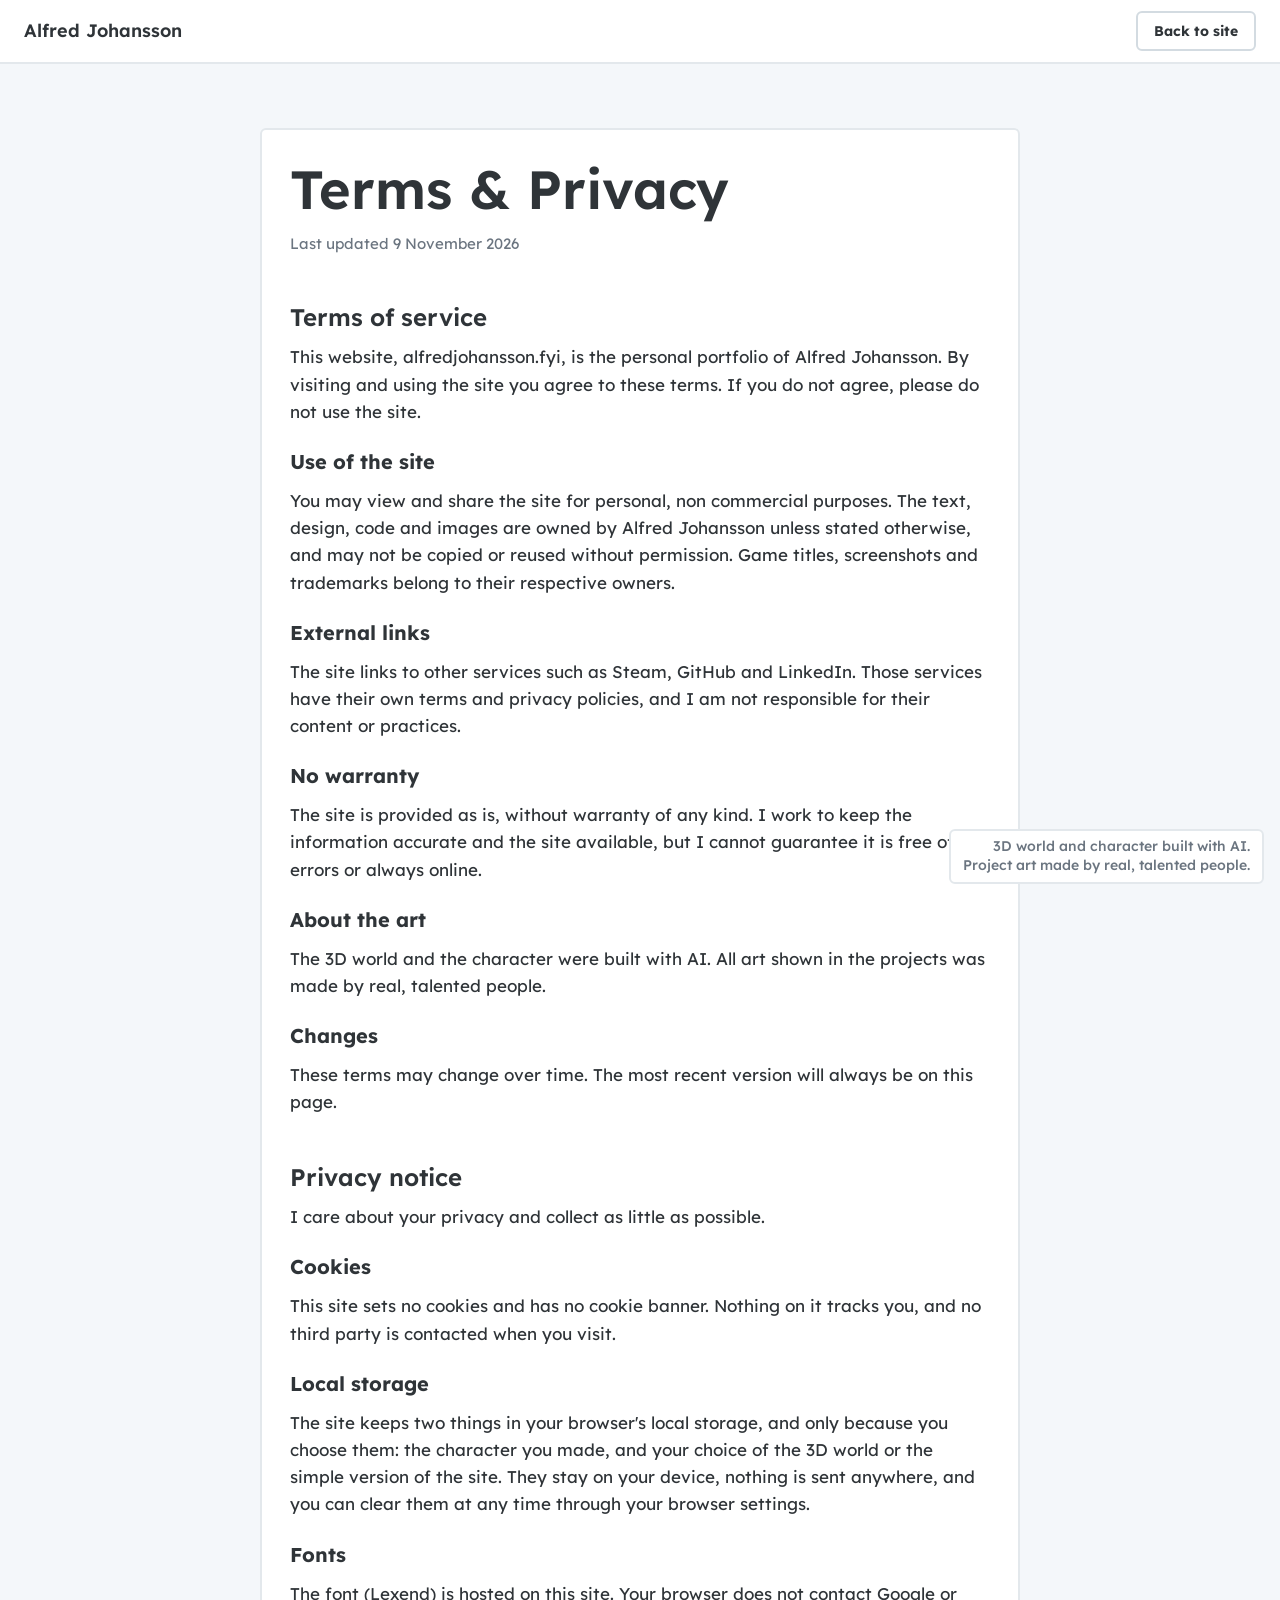
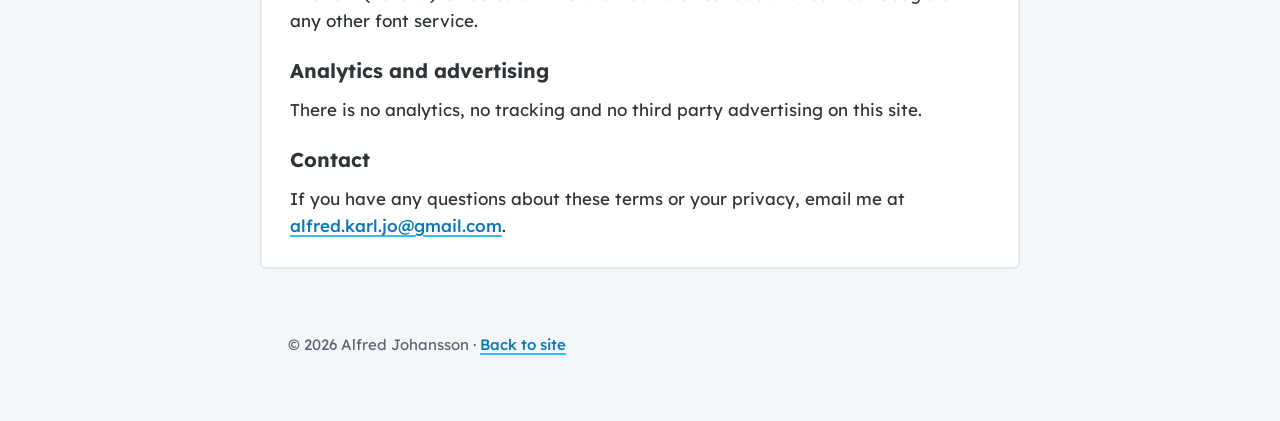
==== commit 5b8c2366: "fix" ====
--- a/terms.html
+++ b/terms.html
@@ -15,6 +15,7 @@
 </head>
 
 <body>
+    <p class="ai-note" role="note">3D world and character built with AI.<br />Project art made by real, talented people.</p>
     <header class="navbar">
         <div class="navbar__inner">
             <a class="logo" href="index.html#start">Alfred Johansson</a>
@@ -39,6 +40,8 @@
             <h3>No warranty</h3>
             <p>The site is provided as is, without warranty of any kind. I work to keep the information accurate and the site available, but I cannot guarantee it is free of errors or always online.</p>
 
+            <h3>About the art</h3>
+            <p>The 3D world and the character were built with AI. All art shown in the projects was made by real, talented people.</p>
             <h3>Changes</h3>
             <p>These terms may change over time. The most recent version will always be on this page.</p>
 
--- a/css/style.css
+++ b/css/style.css
@@ -842,6 +842,12 @@
     font-size: 0.9375rem;
 }
 
+.footer__note {
+    margin-top: var(--s-2);
+    font-size: 0.875rem;
+    line-height: 1.5;
+}
+
 /* ==========================================================================
    Character creator (start board)
    ========================================================================== */
@@ -2613,3 +2619,193 @@
 .terms-dialog .legal .dialog__title {
     margin-top: 0;
 }
+
+/* ==========================================================================
+   The house at the end of the road and its gag (3D world only)
+   ========================================================================== */
+.minimap svg.minimap__house {
+    position: absolute;
+    width: 13px;
+    height: 13px;
+    margin: -7px 0 0 -6.5px;
+    fill: #e8735a;
+    stroke: #fff;
+    stroke-width: 1.2;
+    stroke-linejoin: round;
+    pointer-events: none;
+}
+
+.arrow-wrap[hidden] {
+    display: none;
+}
+
+.arrow:disabled {
+    pointer-events: none;
+}
+
+/* Previous at Start: the road ends, the board gives a 6px nudge back. */
+.board-overlay.is-nudge {
+    animation: board-nudge 300ms ease-out;
+}
+
+@keyframes board-nudge {
+    0% { translate: 0 0; }
+    35% { translate: 6px 0; }
+    100% { translate: 0 0; }
+}
+
+.gag-bubble {
+    position: fixed;
+    left: 0;
+    top: 0;
+    z-index: 30;
+    pointer-events: none;
+    will-change: transform;
+}
+
+.gag-bubble[hidden] {
+    display: none;
+}
+
+.gag-bubble__box {
+    position: relative;
+    width: max-content;
+    max-width: 260px;
+    box-sizing: border-box;
+    padding: 12px 16px;
+    background: #fff;
+    border: 1px solid var(--line-strong, #c9d2d9);
+    border-radius: 6px;
+    color: var(--ink);
+    font-family: "Lexend", system-ui, sans-serif;
+    font-weight: 500;
+    font-size: 0.9375rem;
+    line-height: 1.4;
+    box-shadow: 0 2px 0 rgba(47, 52, 56, 0.08);
+}
+
+.gag-bubble__box.is-in {
+    animation: gag-pop 240ms cubic-bezier(0.34, 1.56, 0.64, 1) both;
+}
+
+@keyframes gag-pop {
+    from { transform: scale(0.8); opacity: 0; }
+    to { transform: scale(1); opacity: 1; }
+}
+
+/* The tail is a rotated square that carries the same border. */
+.gag-bubble__tail {
+    position: absolute;
+    width: 12px;
+    height: 12px;
+    background: #fff;
+    border: 1px solid var(--line-strong, #c9d2d9);
+    border-top: 0;
+    border-left: 0;
+    transform: translate(-50%, -50%) rotate(45deg);
+}
+
+.gag-bubble__box[data-tail="down"] .gag-bubble__tail {
+    top: 100%;
+    margin-top: -1px;
+}
+
+.gag-bubble__box[data-tail="left"] .gag-bubble__tail {
+    left: 0;
+    margin-left: -1px;
+    transform: translate(-50%, -50%) rotate(135deg);
+}
+
+.gag-bubble__box[data-tail="right"] .gag-bubble__tail {
+    left: 100%;
+    margin-left: -1px;
+    transform: translate(-50%, -50%) rotate(-45deg);
+}
+
+.gag-live {
+    position: absolute;
+    width: 1px;
+    height: 1px;
+    margin: -1px;
+    padding: 0;
+    overflow: hidden;
+    clip: rect(0 0 0 0);
+    white-space: nowrap;
+    border: 0;
+}
+
+.contact-email.email-pulse {
+    border-radius: 6px;
+    animation: email-pulse 1100ms ease-in-out 2;
+}
+
+@keyframes email-pulse {
+    0%, 100% {
+        box-shadow: 0 0 0 0 rgba(10, 120, 184, 0);
+        outline: 2px solid rgba(10, 120, 184, 0);
+        outline-offset: 4px;
+    }
+    50% {
+        box-shadow: 0 0 18px 6px rgba(74, 168, 224, 0.5);
+        outline: 2px solid rgba(10, 120, 184, 0.9);
+        outline-offset: 4px;
+    }
+}
+
+/* ==========================================================================
+   AI disclaimer: always visible in every mode
+   ========================================================================== */
+.ai-note {
+    position: fixed;
+    right: var(--s-4);
+    bottom: var(--s-4);
+    z-index: 30;
+    max-width: 320px;
+    margin: 0;
+    padding: 6px 12px;
+    background: var(--white);
+    border: 2px solid var(--line);
+    border-radius: 6px;
+    color: var(--muted);
+    font-size: 0.875rem;
+    font-weight: 500;
+    line-height: 1.4;
+    text-align: right;
+    pointer-events: none;
+}
+
+/* 3D desktop: stacked above the minimap in the bottom right corner. */
+html.world-mode .ai-note {
+    bottom: calc(var(--s-4) + 84px + 8px);
+}
+
+/* 3D phones: a slim line right under the nav row (world.js places it and keeps
+   the boards below it). */
+html.world-compact .ai-note {
+    top: 48px;
+    bottom: auto;
+    left: 50%;
+    right: auto;
+    transform: translateX(-50%);
+    width: max-content;
+    max-width: calc(100vw - 24px);
+    padding: 3px 10px;
+    text-align: center;
+}
+
+/* Plain page on small screens: a slim bar along the bottom edge. */
+@media (max-width: 640px) {
+    html:not(.world-mode) .ai-note {
+        left: 0;
+        right: 0;
+        bottom: 0;
+        max-width: none;
+        border-width: 2px 0 0;
+        border-radius: 0;
+        text-align: center;
+    }
+
+    html:not(.world-mode) body {
+        padding-bottom: 64px;
+    }
+}
